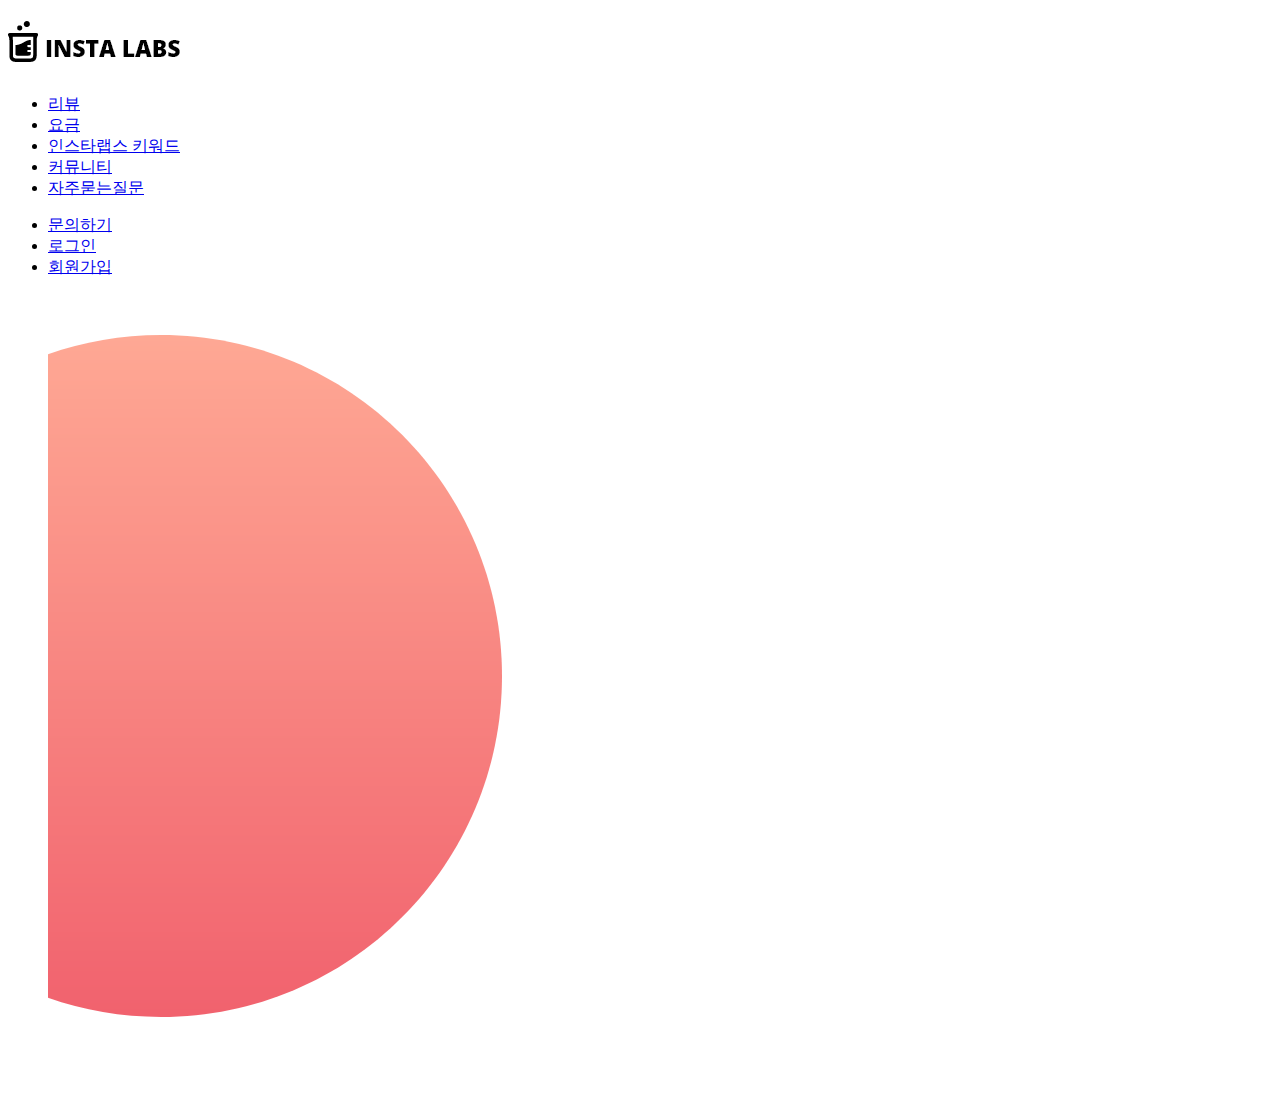
==== public/index.html @ d30ad244 "기본셋팅 commit" ====
<!DOCTYPE html>
<html lang="ko">

<head>
  <meta charset="UTF-8">
  <meta name="viewport"
    content="width=device-width, initial-scale=1.0, user-scalable=no, minimum-scale=1.0, maximum-scale=1.0">
  <meta http-equiv="X-UA-Compatible" content="ie=edge">
  <meta name="format-detection" content="telephone=no">
  <title>INSTA LABS</title>

  <meta name="title" content="INSTA LABS">
  <meta name="author" content="web company">
  <meta name="description" content="SNS 인플루언서를 위한,
    오토 딥러닝
    마케팅 서비스">
  <meta name="keywords" content="마케팅, 인스타그램, 오토 딥러닝, 인스타랩스">

  <!-- Open Graph / Facebook -->
  <meta property="og:type" content="website">
  <meta property="og:url" content="/">
  <meta property="og:title" content="INSTA LABS">
  <meta property="og:description" content="SNS 인플루언서를 위한,
    오토 딥러닝
    마케팅 서비스">

  <!-- ! TODO: meta thumbnail 설정 -->
  <!-- <meta property="og:image" content="/assets/images/favicon/*.png"> -->
  <!-- END Open Graph -->

  <!-- favicon -->
  <link rel="apple-touch-icon" sizes="180x180" href="assets/images/favicon/apple-touch-icon.png">
  <link rel="apple-touch-icon" sizes="180x180" href="assets/images/favicon/apple-touch-icon-57x57.png">
  <link rel="apple-touch-icon" sizes="180x180" href="assets/images/favicon/apple-touch-icon-72x72.png">
  <link rel="apple-touch-icon" sizes="180x180" href="assets/images/favicon/apple-touch-icon-114x114.png">
  <link rel="apple-touch-icon" sizes="180x180" href="assets/images/favicon/apple-touch-icon-144x144.png">
  <link rel="apple-touch-icon" sizes="180x180" href="assets/images/favicon/android-chrome-36x36.png">
  <link rel="apple-touch-icon" sizes="180x180" href="assets/images/favicon/android-chrome-48x48.png">
  <link rel="apple-touch-icon" sizes="180x180" href="assets/images/favicon/android-chrome-72x72.png">
  <link rel="apple-touch-icon" sizes="180x180" href="assets/images/favicon/android-chrome-96x96.png">
  <link rel="apple-touch-icon" sizes="180x180" href="assets/images/favicon/android-chrome-144x144.png">
  <link rel="apple-touch-icon" sizes="180x180" href="assets/images/favicon/android-chrome-192x192.png">
  <link rel="apple-touch-icon" sizes="180x180" href="assets/images/favicon/android-chrome-256x256.png">
  <link rel="apple-touch-icon" sizes="180x180" href="assets/images/favicon/android-chrome-512x512.png">
  <link rel="icon" type="image/png" sizes="32x32" href="assets/images/favicon/favicon-32x32.png">
  <link rel="icon" type="image/png" sizes="16x16" href="assets/images/favicon/favicon-16x16.png">
  <link rel="manifest" href="assets/images/favicon/site.webmanifest">
  <link rel="mask-icon" href="assets/images/favicon/safari-pinned-tab.svg" color="#1D1D1D">
  <meta name="msapplication-TileColor" content="#ffffff">
  <meta name="theme-color" content="#ffffff">

  <!-- css link -->
  <link rel="stylesheet" href="../../assets/css/vendor/swiper.min.css">
  <link rel="stylesheet" href="../../assets/css/custom/ui.css">

  <!-- script link -->
  <script src="../../assets/js/vendor/swiper.min.js"></script>
</head>

<body onthuchstart>
  <div id="app">
    <div class="wrap">
      <!-- page FIXME: class명 변경 -->
      <div id="page" class="main">

        <!-- header -->
        <header class="header">
          <div class="header__inner l-center">
            <h1 class="logo">
              <a href="#">
                <img src="assets/images/img/logo.png" alt="로고 이미지">
              </a>
            </h1>

            <!-- gnb -->
            <ul class="gnb">
              <li class="gnb__list">
                <a href="#" class="gnb__item">
                  리뷰
                </a>
              </li>
              <li class="gnb__list">
                <a href="#" class="gnb__item">
                  요금
                </a>
              </li>
              <li class="gnb__list">
                <a href="#" class="gnb__item">
                  인스타랩스 키워드
                </a>
              </li>
              <li class="gnb__list">
                <a href="#" class="gnb__item">
                  커뮤니티
                </a>
              </li>
              <li class="gnb__list">
                <a href="#" class="gnb__item">
                  자주묻는질문
                </a>
              </li>
            </ul>
            <!-- gnb eee -->

            <!-- util -->
            <ul class="util">
              <li class="util__list">
                <a href="#" class="util__item util__item--active">문의하기</a>
              </li>
              <li class="util__list">
                <a href="#" class="util__item">로그인</a>
              </li>
              <li class="util__list">
                <a href="#" class="util__item">회원가입</a>
              </li>
            </ul>
            <!-- util eee-->
          </div>
        </header>
        <!-- header eee-->

        <!-- visual -->
        <figure class="visual">
          <div class="visual__inner l-center">
            <div class="visual__obj">
              <img src="assets/images/img/obg-circle.png" alt="동그라미">
            </div>
            <div class="visual__slide-wrap">
              <div class="visual__slide--list">
                <div class="visual__slide--item">
                </div>
              </div>
            </div>
          </div>
        </figure>
        <!-- visual eee -->

      </div>
      <!-- END page -->
    </div>
  </div>
  <script src="assets/js/custom/ui.js"></script>
</body>

</html>
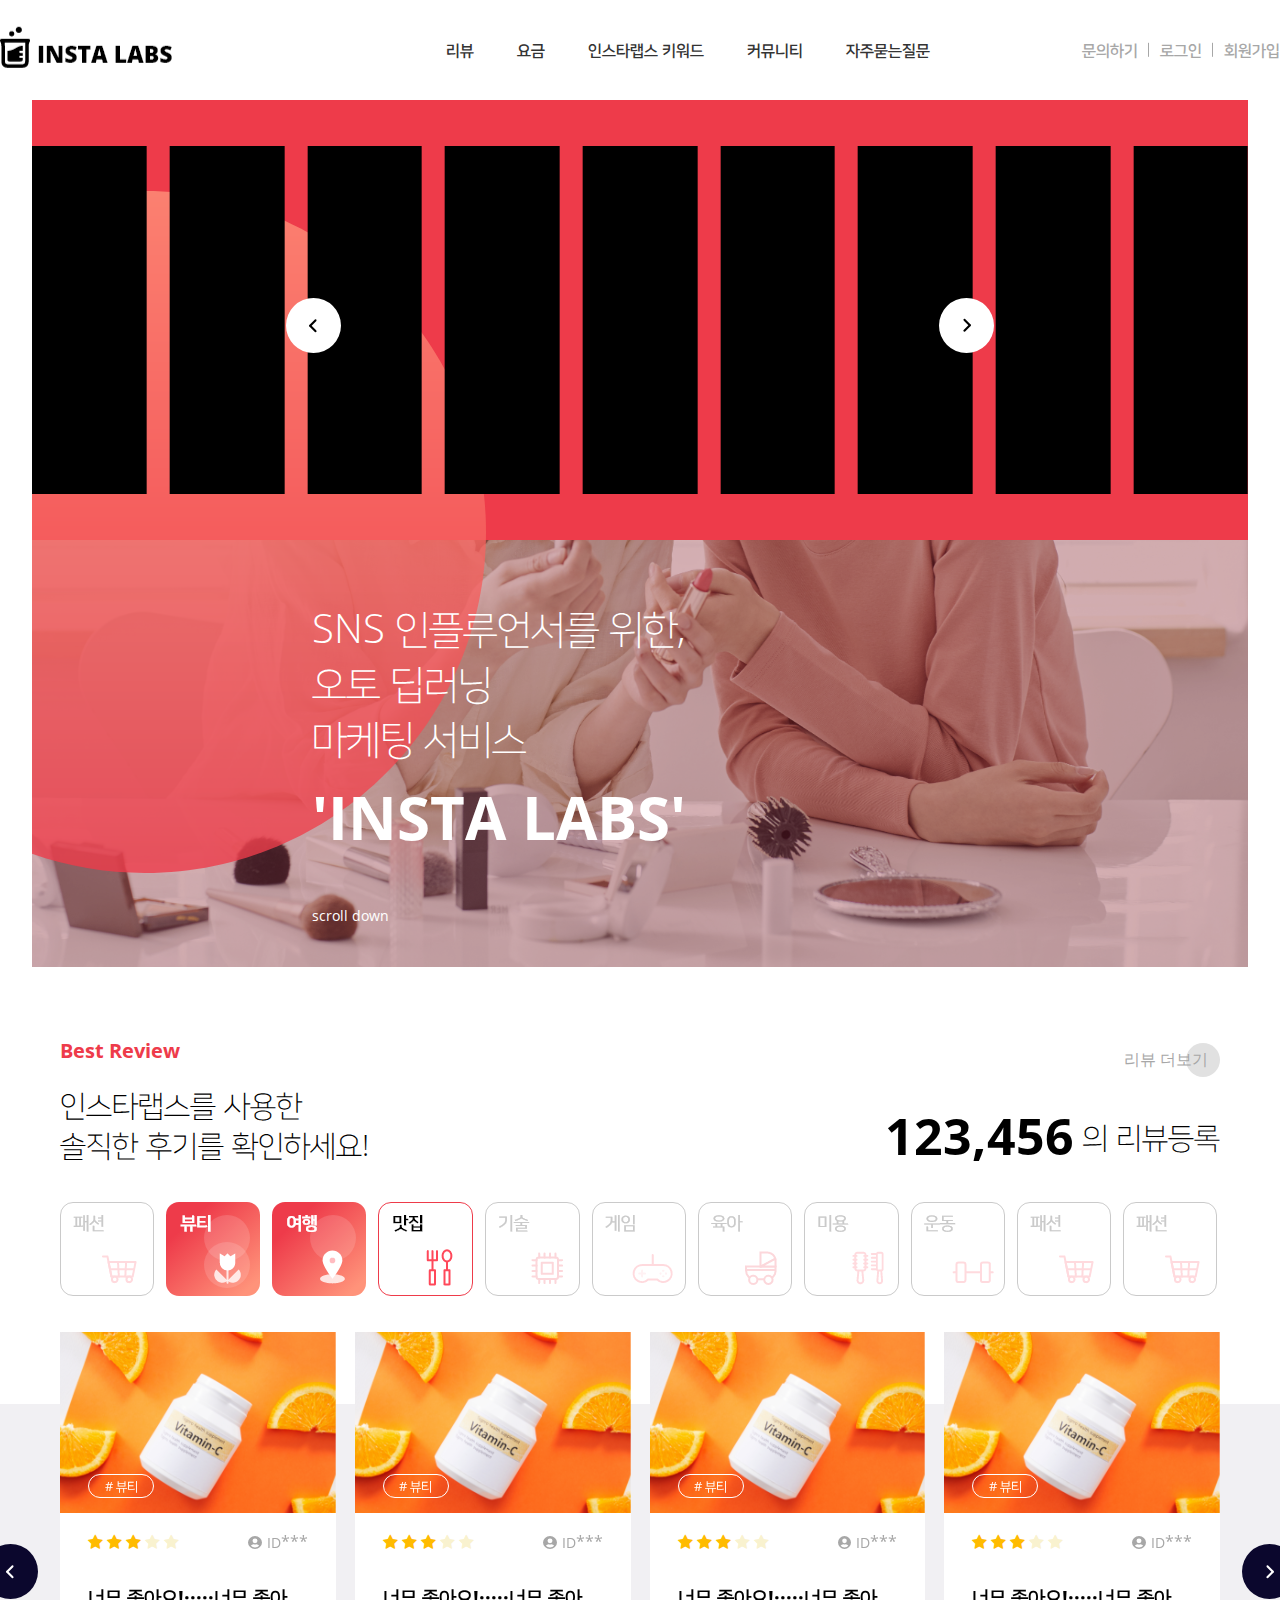
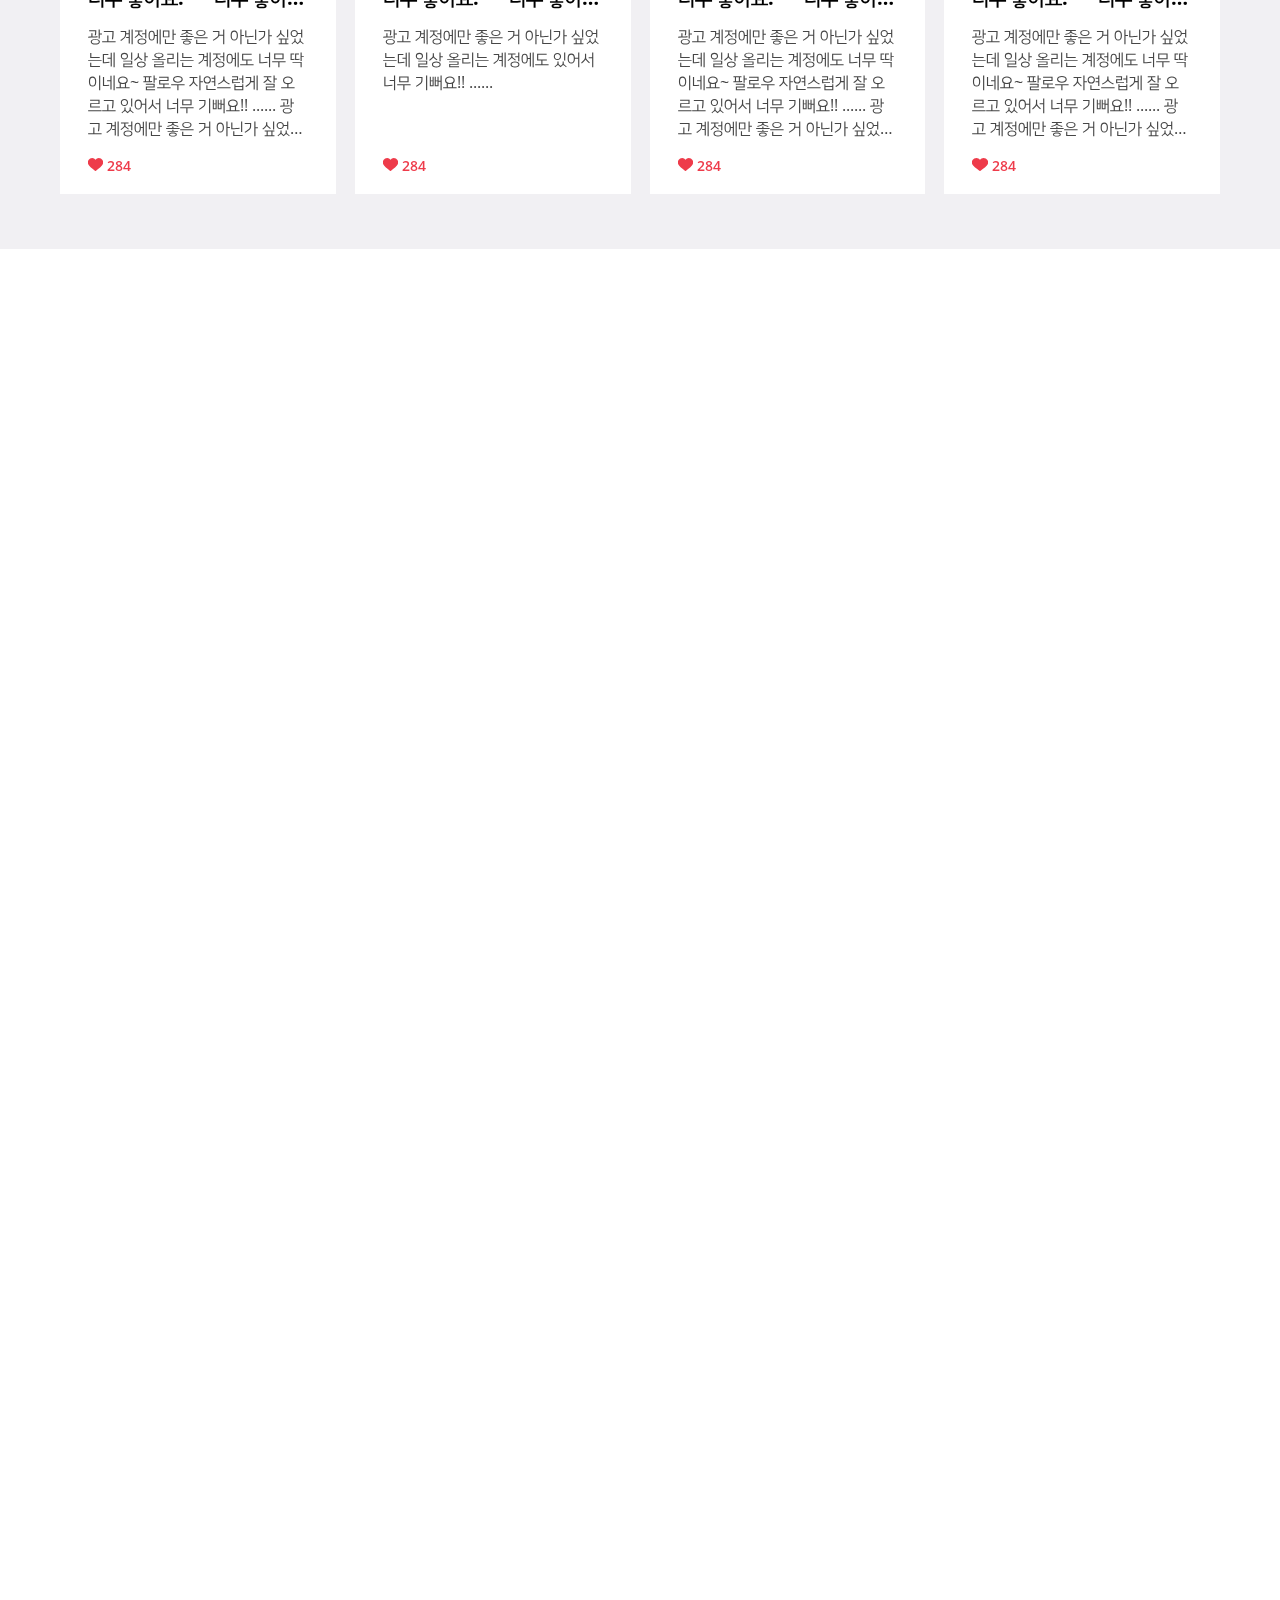
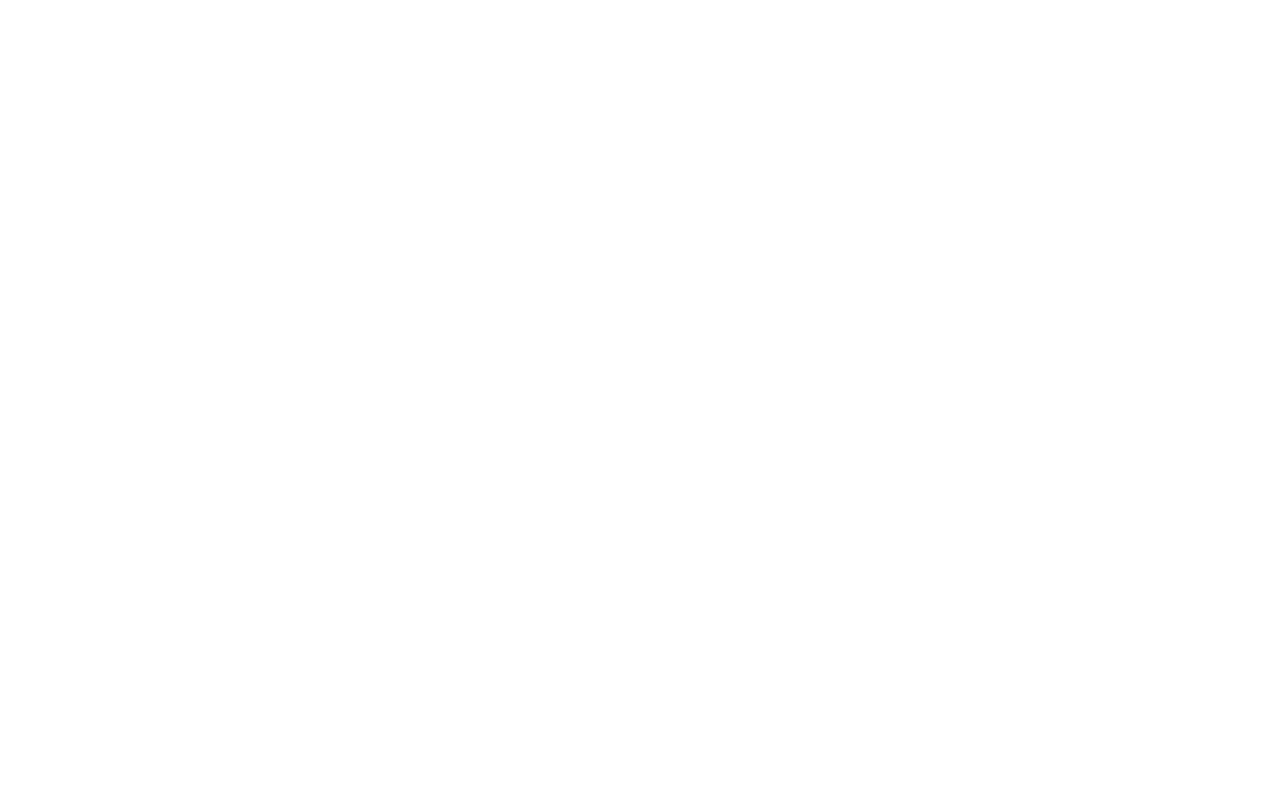
==== commit 649e18c6: "작업내용 commit" ====
--- a/public/index.html
+++ b/public/index.html
@@ -49,12 +49,15 @@
   <meta name="msapplication-TileColor" content="#ffffff">
   <meta name="theme-color" content="#ffffff">
 
+  <!-- star css -->
+  <link rel="stylesheet" href="https://cdnjs.cloudflare.com/ajax/libs/font-awesome/4.7.0/css/font-awesome.min.css">
+
   <!-- css link -->
-  <link rel="stylesheet" href="../../assets/css/vendor/swiper.min.css">
-  <link rel="stylesheet" href="../../assets/css/custom/ui.css">
+  <link rel="stylesheet" href="assets/css/vendors/swiper.min.css">
+  <link rel="stylesheet" href="assets/css/custom/ui.css">
 
   <!-- script link -->
-  <script src="../../assets/js/vendor/swiper.min.js"></script>
+  <script src="assets/js/vendors/swiper.min.js"></script>
 </head>
 
 <body onthuchstart>
@@ -121,19 +124,748 @@
 
         <!-- visual -->
         <figure class="visual">
+          <!-- visual slide -->
+
           <div class="visual__inner l-center">
+            <!-- visual slide -->
+            <div class="visual__slide-bg">
+              <div class="visual__slide-wrap main-visual swiper-container">
+                <div class="visual__slide--list swiper-wrapper">
+                  <div class="visual__slide--item swiper-slide">
+                  </div>
+                  <div class="visual__slide--item swiper-slide">
+                  </div>
+                  <div class="visual__slide--item swiper-slide">
+                  </div>
+                  <div class="visual__slide--item swiper-slide">
+                  </div>
+                  <div class="visual__slide--item swiper-slide">
+                  </div>
+                  <div class="visual__slide--item swiper-slide">
+                  </div>
+                  <div class="visual__slide--item swiper-slide">
+                  </div>
+                  <div class="visual__slide--item swiper-slide">
+                  </div>
+                  <div class="visual__slide--item swiper-slide">
+                  </div>
+                  <div class="visual__slide--item swiper-slide">
+                  </div>
+                </div>
+
+                <!-- 네비게이션 지정 -->
+                <div class="swiper-button-next main-slide-next"></div><!-- 다음 버튼 (오른쪽에 있는 버튼) -->
+                <div class="swiper-button-prev main-slide-prev"></div><!-- 이전 버튼 -->
+              </div>
+            </div>
+            <!-- visual slide eee-->
+
+            <!-- obj -->
             <div class="visual__obj">
               <img src="assets/images/img/obg-circle.png" alt="동그라미">
             </div>
-            <div class="visual__slide-wrap">
-              <div class="visual__slide--list">
-                <div class="visual__slide--item">
+            <!-- obj eee -->
+
+            <!-- visual__txt-wrap -->
+            <div class="visual__txt-wrap">
+              <div class="visual__txt-wrap--txt">
+                SNS 인플루언서를 위한, <br>
+                오토 딥러닝 <br>
+                마케팅 서비스
+              </div>
+              <div class="visual__txt-wrap--tit">
+                'INSTA LABS'
+              </div>
+              <div class="visual__txt-wrap--scroll">
+                scroll down
+              </div>
+            </div>
+            <!-- visual__txt-wrap eee-->
+
+          </div>
+        </figure>
+        <!-- visual eee -->
+
+        <!-- best review -->
+        <section class="best-review">
+          <div class="best-review__inner l-center">
+            <!-- text-wrap -->
+            <div class="best-review__txt-wrap">
+              <div class="title">
+                <div class="title__tit">Best Review</div>
+                <div class="title__txt">
+                  인스타랩스를 사용한 <br>
+                  솔직한 후기를 확인하세요!
+                </div>
+              </div>
+              <div class="review">
+                <a href="#" class="review__more-btn">
+                  <!-- <img src="assets/images/img/more-btn.svg" alt="리뷰 더보기"> -->
+                </a>
+                <div class="review__txt">
+                  <span class="num">123,456</span>
+                  의 리뷰등록
                 </div>
               </div>
             </div>
+            <!-- text-wrap eee -->
+
+            <!-- menu -->
+            <ul class="best-review__menu-wrap">
+              <li class="best-review__item">
+                <a href="#" class="best-review__link">
+                  <img src="assets/images/img/review-item01-off.png" alt="">
+                </a>
+              </li>
+              <li class="best-review__item">
+                <a href="#" class="best-review__link">
+                  <img src="assets/images/img/review-item02-off.png" alt="">
+                </a>
+              </li>
+              <li class="best-review__item">
+                <a href="#" class="best-review__link">
+                  <img src="assets/images/img/review-item03-off.png" alt="">
+                </a>
+              </li>
+              <li class="best-review__item">
+                <a href="#" class="best-review__link">
+                  <img src="assets/images/img/review-item04-off.png" alt="">
+                </a>
+              </li>
+              <li class="best-review__item">
+                <a href="#" class="best-review__link">
+                  <img src="assets/images/img/review-item05-off.png" alt="">
+                </a>
+              </li>
+              <li class="best-review__item">
+                <a href="#" class="best-review__link">
+                  <img src="assets/images/img/review-item06-off.png" alt="">
+                </a>
+              </li>
+              <li class="best-review__item">
+                <a href="#" class="best-review__link">
+                  <img src="assets/images/img/review-item07-off.png" alt="">
+                </a>
+              </li>
+              <li class="best-review__item">
+                <a href="#" class="best-review__link">
+                  <img src="assets/images/img/review-item08-off.png" alt="">
+                </a>
+              </li>
+              <li class="best-review__item">
+                <a href="#" class="best-review__link">
+                  <img src="assets/images/img/review-item09-off.png" alt="">
+                </a>
+              </li>
+              <li class="best-review__item">
+                <a href="#" class="best-review__link">
+                  <img src="assets/images/img/review-item01-off.png" alt="">
+                </a>
+              </li>
+              <li class="best-review__item">
+                <a href="#" class="best-review__link">
+                  <img src="assets/images/img/review-item01-off.png" alt="">
+                </a>
+              </li>
+            </ul>
+            <!-- menu eee -->
+
+            <!-- com-slide-item -->
+            <div class="com-slide">
+              <div class="com-slide__wrap best-slide swiper-container">
+                <ul class="com-slide__list swiper-wrapper">
+                  <li class="com-slide__item swiper-slide">
+                    <div class="com-slide__item--thumb">
+                      <img src="assets/images/img/slide-thumb01.png" alt="슬라이드 이미지">
+                      <div class="tag">
+                        # 뷰티
+                      </div>
+                    </div>
+                    <div class="com-slide__info">
+                      <div class="com-slide__info--top">
+                        <div class="com-slide__info--star">
+                          <span class="fa fa-star checked"></span>
+                          <span class="fa fa-star checked"></span>
+                          <span class="fa fa-star checked"></span>
+                          <span class="fa fa-star"></span>
+                          <span class="fa fa-star"></span>
+                        </div>
+                        <div class="com-slide__info--id">
+                          <img src="assets/images/img/profile-img.svg" alt="프로필 이미지">
+                          ID
+                          <span class="txt-id">***</span>
+                        </div>
+                      </div>
+                      <div class="com-slide__info--txt-wrap">
+                        <div class="com-slide__info--txt-wrap-tit">
+                          너무 좋아요!·····너무 좋아요!·····
+                        </div>
+                        <div class="com-slide__info--txt-wrap-txt">
+                          광고 계정에만 좋은 거 아닌가
+                          싶었는데 일상 올리는 계정에도
+                          너무 딱이네요~
+                          팔로우 자연스럽게 잘 오르고
+                          있어서 너무 기뻐요!! ......
+                          광고 계정에만 좋은 거 아닌가
+                          싶었는데 일상 올리는 계정에도
+                          너무 딱이네요~
+                          팔로우 자연스럽게 잘 오르고
+                          있어서 너무 기뻐요!! ......
+                        </div>
+                        <div class="com-slide__info--txt-wrap-heart">
+                          <img src="assets/images/img/heart.svg" alt="로고 이미지">
+                          <span class="num">284</span>
+                        </div>
+                      </div>
+                    </div>
+                  </li>
+                  <li class="com-slide__item swiper-slide">
+                    <div class="com-slide__item--thumb">
+                      <img src="assets/images/img/slide-thumb01.png" alt="슬라이드 이미지">
+                      <div class="tag">
+                        # 뷰티
+                      </div>
+                    </div>
+                    <div class="com-slide__info">
+                      <div class="com-slide__info--top">
+                        <div class="com-slide__info--star">
+                          <span class="fa fa-star checked"></span>
+                          <span class="fa fa-star checked"></span>
+                          <span class="fa fa-star checked"></span>
+                          <span class="fa fa-star"></span>
+                          <span class="fa fa-star"></span>
+                        </div>
+                        <div class="com-slide__info--id">
+                          <img src="assets/images/img/profile-img.svg" alt="프로필 이미지">
+                          ID
+                          <span class="txt-id">***</span>
+                        </div>
+                      </div>
+                      <div class="com-slide__info--txt-wrap">
+                        <div class="com-slide__info--txt-wrap-tit">
+                          너무 좋아요!·····너무 좋아요!·····
+                        </div>
+                        <div class="com-slide__info--txt-wrap-txt">
+                          광고 계정에만 좋은 거 아닌가
+                          싶었는데 일상 올리는 계정에도
+                          있어서 너무 기뻐요!! ......
+                        </div>
+                        <div class="com-slide__info--txt-wrap-heart">
+                          <img src="assets/images/img/heart.svg" alt="로고 이미지">
+                          <span class="num">284</span>
+                        </div>
+                      </div>
+                    </div>
+                  </li>
+                  <li class="com-slide__item swiper-slide">
+                    <div class="com-slide__item--thumb">
+                      <img src="assets/images/img/slide-thumb01.png" alt="슬라이드 이미지">
+                      <div class="tag">
+                        # 뷰티
+                      </div>
+                    </div>
+                    <div class="com-slide__info">
+                      <div class="com-slide__info--top">
+                        <div class="com-slide__info--star">
+                          <span class="fa fa-star checked"></span>
+                          <span class="fa fa-star checked"></span>
+                          <span class="fa fa-star checked"></span>
+                          <span class="fa fa-star"></span>
+                          <span class="fa fa-star"></span>
+                        </div>
+                        <div class="com-slide__info--id">
+                          <img src="assets/images/img/profile-img.svg" alt="프로필 이미지">
+                          ID
+                          <span class="txt-id">***</span>
+                        </div>
+                      </div>
+                      <div class="com-slide__info--txt-wrap">
+                        <div class="com-slide__info--txt-wrap-tit">
+                          너무 좋아요!·····너무 좋아요!·····
+                        </div>
+                        <div class="com-slide__info--txt-wrap-txt">
+                          광고 계정에만 좋은 거 아닌가
+                          싶었는데 일상 올리는 계정에도
+                          너무 딱이네요~
+                          팔로우 자연스럽게 잘 오르고
+                          있어서 너무 기뻐요!! ......
+                          광고 계정에만 좋은 거 아닌가
+                          싶었는데 일상 올리는 계정에도
+                          너무 딱이네요~
+                          팔로우 자연스럽게 잘 오르고
+                          있어서 너무 기뻐요!! ......
+                        </div>
+                        <div class="com-slide__info--txt-wrap-heart">
+                          <img src="assets/images/img/heart.svg" alt="로고 이미지">
+                          <span class="num">284</span>
+                        </div>
+                      </div>
+                    </div>
+                  </li>
+                  <li class="com-slide__item swiper-slide">
+                    <div class="com-slide__item--thumb">
+                      <img src="assets/images/img/slide-thumb01.png" alt="슬라이드 이미지">
+                      <div class="tag">
+                        # 뷰티
+                      </div>
+                    </div>
+                    <div class="com-slide__info">
+                      <div class="com-slide__info--top">
+                        <div class="com-slide__info--star">
+                          <span class="fa fa-star checked"></span>
+                          <span class="fa fa-star checked"></span>
+                          <span class="fa fa-star checked"></span>
+                          <span class="fa fa-star"></span>
+                          <span class="fa fa-star"></span>
+                        </div>
+                        <div class="com-slide__info--id">
+                          <img src="assets/images/img/profile-img.svg" alt="프로필 이미지">
+                          ID
+                          <span class="txt-id">***</span>
+                        </div>
+                      </div>
+                      <div class="com-slide__info--txt-wrap">
+                        <div class="com-slide__info--txt-wrap-tit">
+                          너무 좋아요!·····너무 좋아요!·····
+                        </div>
+                        <div class="com-slide__info--txt-wrap-txt">
+                          광고 계정에만 좋은 거 아닌가
+                          싶었는데 일상 올리는 계정에도
+                          너무 딱이네요~
+                          팔로우 자연스럽게 잘 오르고
+                          있어서 너무 기뻐요!! ......
+                          광고 계정에만 좋은 거 아닌가
+                          싶었는데 일상 올리는 계정에도
+                          너무 딱이네요~
+                          팔로우 자연스럽게 잘 오르고
+                          있어서 너무 기뻐요!! ......
+                        </div>
+                        <div class="com-slide__info--txt-wrap-heart">
+                          <img src="assets/images/img/heart.svg" alt="로고 이미지">
+                          <span class="num">284</span>
+                        </div>
+                      </div>
+                    </div>
+                  </li>
+                  <li class="com-slide__item swiper-slide">
+                    <div class="com-slide__item--thumb">
+                      <img src="assets/images/img/slide-thumb01.png" alt="슬라이드 이미지">
+                      <div class="tag">
+                        # 뷰티
+                      </div>
+                    </div>
+                    <div class="com-slide__info">
+                      <div class="com-slide__info--top">
+                        <div class="com-slide__info--star">
+                          <span class="fa fa-star checked"></span>
+                          <span class="fa fa-star checked"></span>
+                          <span class="fa fa-star checked"></span>
+                          <span class="fa fa-star"></span>
+                          <span class="fa fa-star"></span>
+                        </div>
+                        <div class="com-slide__info--id">
+                          <img src="assets/images/img/profile-img.svg" alt="프로필 이미지">
+                          ID
+                          <span class="txt-id">***</span>
+                        </div>
+                      </div>
+                      <div class="com-slide__info--txt-wrap">
+                        <div class="com-slide__info--txt-wrap-tit">
+                          너무 좋아요!·····너무 좋아요!·····
+                        </div>
+                        <div class="com-slide__info--txt-wrap-txt">
+                          광고 계정에만 좋은 거 아닌가
+                          싶었는데 일상 올리는 계정에도
+                          너무 딱이네요~
+                          팔로우 자연스럽게 잘 오르고
+                          있어서 너무 기뻐요!! ......
+                          광고 계정에만 좋은 거 아닌가
+                          싶었는데 일상 올리는 계정에도
+                          너무 딱이네요~
+                          팔로우 자연스럽게 잘 오르고
+                          있어서 너무 기뻐요!! ......
+                        </div>
+                        <div class="com-slide__info--txt-wrap-heart">
+                          <img src="assets/images/img/heart.svg" alt="로고 이미지">
+                          <span class="num">284</span>
+                        </div>
+                      </div>
+                    </div>
+                  </li>
+                  <li class="com-slide__item swiper-slide">
+                    <div class="com-slide__item--thumb">
+                      <img src="assets/images/img/slide-thumb01.png" alt="슬라이드 이미지">
+                      <div class="tag">
+                        # 뷰티
+                      </div>
+                    </div>
+                    <div class="com-slide__info">
+                      <div class="com-slide__info--top">
+                        <div class="com-slide__info--star">
+                          <span class="fa fa-star checked"></span>
+                          <span class="fa fa-star checked"></span>
+                          <span class="fa fa-star checked"></span>
+                          <span class="fa fa-star"></span>
+                          <span class="fa fa-star"></span>
+                        </div>
+                        <div class="com-slide__info--id">
+                          <img src="assets/images/img/profile-img.svg" alt="프로필 이미지">
+                          ID
+                          <span class="txt-id">***</span>
+                        </div>
+                      </div>
+                      <div class="com-slide__info--txt-wrap">
+                        <div class="com-slide__info--txt-wrap-tit">
+                          너무 좋아요!·····너무 좋아요!·····
+                        </div>
+                        <div class="com-slide__info--txt-wrap-txt">
+                          광고 계정에만 좋은 거 아닌가
+                          싶었는데 일상 올리는 계정에도
+                          너무 딱이네요~
+                          팔로우 자연스럽게 잘 오르고
+                          있어서 너무 기뻐요!! ......
+                          광고 계정에만 좋은 거 아닌가
+                          싶었는데 일상 올리는 계정에도
+                          너무 딱이네요~
+                          팔로우 자연스럽게 잘 오르고
+                          있어서 너무 기뻐요!! ......
+                        </div>
+                        <div class="com-slide__info--txt-wrap-heart">
+                          <img src="assets/images/img/heart.svg" alt="로고 이미지">
+                          <span class="num">284</span>
+                        </div>
+                      </div>
+                    </div>
+                  </li>
+                  <li class="com-slide__item swiper-slide">
+                    <div class="com-slide__item--thumb">
+                      <img src="assets/images/img/slide-thumb01.png" alt="슬라이드 이미지">
+                      <div class="tag">
+                        # 뷰티
+                      </div>
+                    </div>
+                    <div class="com-slide__info">
+                      <div class="com-slide__info--top">
+                        <div class="com-slide__info--star">
+                          <span class="fa fa-star checked"></span>
+                          <span class="fa fa-star checked"></span>
+                          <span class="fa fa-star checked"></span>
+                          <span class="fa fa-star"></span>
+                          <span class="fa fa-star"></span>
+                        </div>
+                        <div class="com-slide__info--id">
+                          <img src="assets/images/img/profile-img.svg" alt="프로필 이미지">
+                          ID
+                          <span class="txt-id">***</span>
+                        </div>
+                      </div>
+                      <div class="com-slide__info--txt-wrap">
+                        <div class="com-slide__info--txt-wrap-tit">
+                          너무 좋아요!·····너무 좋아요!·····
+                        </div>
+                        <div class="com-slide__info--txt-wrap-txt">
+                          광고 계정에만 좋은 거 아닌가
+                          싶었는데 일상 올리는 계정에도
+                          너무 딱이네요~
+                          팔로우 자연스럽게 잘 오르고
+                          있어서 너무 기뻐요!! ......
+                          광고 계정에만 좋은 거 아닌가
+                          싶었는데 일상 올리는 계정에도
+                          너무 딱이네요~
+                          팔로우 자연스럽게 잘 오르고
+                          있어서 너무 기뻐요!! ......
+                        </div>
+                        <div class="com-slide__info--txt-wrap-heart">
+                          <img src="assets/images/img/heart.svg" alt="로고 이미지">
+                          <span class="num">284</span>
+                        </div>
+                      </div>
+                    </div>
+                  </li>
+                  <li class="com-slide__item swiper-slide">
+                    <div class="com-slide__item--thumb">
+                      <img src="assets/images/img/slide-thumb01.png" alt="슬라이드 이미지">
+                      <div class="tag">
+                        # 뷰티
+                      </div>
+                    </div>
+                    <div class="com-slide__info">
+                      <div class="com-slide__info--top">
+                        <div class="com-slide__info--star">
+                          <span class="fa fa-star checked"></span>
+                          <span class="fa fa-star checked"></span>
+                          <span class="fa fa-star checked"></span>
+                          <span class="fa fa-star"></span>
+                          <span class="fa fa-star"></span>
+                        </div>
+                        <div class="com-slide__info--id">
+                          <img src="assets/images/img/profile-img.svg" alt="프로필 이미지">
+                          ID
+                          <span class="txt-id">***</span>
+                        </div>
+                      </div>
+                      <div class="com-slide__info--txt-wrap">
+                        <div class="com-slide__info--txt-wrap-tit">
+                          너무 좋아요!·····너무 좋아요!·····
+                        </div>
+                        <div class="com-slide__info--txt-wrap-txt">
+                          광고 계정에만 좋은 거 아닌가
+                          싶었는데 일상 올리는 계정에도
+                          너무 딱이네요~
+                          팔로우 자연스럽게 잘 오르고
+                          있어서 너무 기뻐요!! ......
+                          광고 계정에만 좋은 거 아닌가
+                          싶었는데 일상 올리는 계정에도
+                          너무 딱이네요~
+                          팔로우 자연스럽게 잘 오르고
+                          있어서 너무 기뻐요!! ......
+                        </div>
+                        <div class="com-slide__info--txt-wrap-heart">
+                          <img src="assets/images/img/heart.svg" alt="로고 이미지">
+                          <span class="num">284</span>
+                        </div>
+                      </div>
+                    </div>
+                  </li>
+                  <li class="com-slide__item swiper-slide">
+                    <div class="com-slide__item--thumb">
+                      <img src="assets/images/img/slide-thumb01.png" alt="슬라이드 이미지">
+                      <div class="tag">
+                        # 뷰티
+                      </div>
+                    </div>
+                    <div class="com-slide__info">
+                      <div class="com-slide__info--top">
+                        <div class="com-slide__info--star">
+                          <span class="fa fa-star checked"></span>
+                          <span class="fa fa-star checked"></span>
+                          <span class="fa fa-star checked"></span>
+                          <span class="fa fa-star"></span>
+                          <span class="fa fa-star"></span>
+                        </div>
+                        <div class="com-slide__info--id">
+                          <img src="assets/images/img/profile-img.svg" alt="프로필 이미지">
+                          ID
+                          <span class="txt-id">***</span>
+                        </div>
+                      </div>
+                      <div class="com-slide__info--txt-wrap">
+                        <div class="com-slide__info--txt-wrap-tit">
+                          너무 좋아요!·····너무 좋아요!·····
+                        </div>
+                        <div class="com-slide__info--txt-wrap-txt">
+                          광고 계정에만 좋은 거 아닌가
+                          싶었는데 일상 올리는 계정에도
+                          너무 딱이네요~
+                          팔로우 자연스럽게 잘 오르고
+                          있어서 너무 기뻐요!! ......
+                          광고 계정에만 좋은 거 아닌가
+                          싶었는데 일상 올리는 계정에도
+                          너무 딱이네요~
+                          팔로우 자연스럽게 잘 오르고
+                          있어서 너무 기뻐요!! ......
+                        </div>
+                        <div class="com-slide__info--txt-wrap-heart">
+                          <img src="assets/images/img/heart.svg" alt="로고 이미지">
+                          <span class="num">284</span>
+                        </div>
+                      </div>
+                    </div>
+                  </li>
+                  <li class="com-slide__item swiper-slide">
+                    <div class="com-slide__item--thumb">
+                      <img src="assets/images/img/slide-thumb01.png" alt="슬라이드 이미지">
+                      <div class="tag">
+                        # 뷰티
+                      </div>
+                    </div>
+                    <div class="com-slide__info">
+                      <div class="com-slide__info--top">
+                        <div class="com-slide__info--star">
+                          <span class="fa fa-star checked"></span>
+                          <span class="fa fa-star checked"></span>
+                          <span class="fa fa-star checked"></span>
+                          <span class="fa fa-star"></span>
+                          <span class="fa fa-star"></span>
+                        </div>
+                        <div class="com-slide__info--id">
+                          <img src="assets/images/img/profile-img.svg" alt="프로필 이미지">
+                          ID
+                          <span class="txt-id">***</span>
+                        </div>
+                      </div>
+                      <div class="com-slide__info--txt-wrap">
+                        <div class="com-slide__info--txt-wrap-tit">
+                          너무 좋아요!·····너무 좋아요!·····
+                        </div>
+                        <div class="com-slide__info--txt-wrap-txt">
+                          광고 계정에만 좋은 거 아닌가
+                          싶었는데 일상 올리는 계정에도
+                          너무 딱이네요~
+                          팔로우 자연스럽게 잘 오르고
+                          있어서 너무 기뻐요!! ......
+                          광고 계정에만 좋은 거 아닌가
+                          싶었는데 일상 올리는 계정에도
+                          너무 딱이네요~
+                          팔로우 자연스럽게 잘 오르고
+                          있어서 너무 기뻐요!! ......
+                        </div>
+                        <div class="com-slide__info--txt-wrap-heart">
+                          <img src="assets/images/img/heart.svg" alt="로고 이미지">
+                          <span class="num">284</span>
+                        </div>
+                      </div>
+                    </div>
+                  </li>
+                  <li class="com-slide__item swiper-slide">
+                    <div class="com-slide__item--thumb">
+                      <img src="assets/images/img/slide-thumb01.png" alt="슬라이드 이미지">
+                      <div class="tag">
+                        # 뷰티
+                      </div>
+                    </div>
+                    <div class="com-slide__info">
+                      <div class="com-slide__info--top">
+                        <div class="com-slide__info--star">
+                          <span class="fa fa-star checked"></span>
+                          <span class="fa fa-star checked"></span>
+                          <span class="fa fa-star checked"></span>
+                          <span class="fa fa-star"></span>
+                          <span class="fa fa-star"></span>
+                        </div>
+                        <div class="com-slide__info--id">
+                          <img src="assets/images/img/profile-img.svg" alt="프로필 이미지">
+                          ID
+                          <span class="txt-id">***</span>
+                        </div>
+                      </div>
+                      <div class="com-slide__info--txt-wrap">
+                        <div class="com-slide__info--txt-wrap-tit">
+                          너무 좋아요!·····너무 좋아요!·····
+                        </div>
+                        <div class="com-slide__info--txt-wrap-txt">
+                          광고 계정에만 좋은 거 아닌가
+                          싶었는데 일상 올리는 계정에도
+                          너무 딱이네요~
+                          팔로우 자연스럽게 잘 오르고
+                          있어서 너무 기뻐요!! ......
+                          광고 계정에만 좋은 거 아닌가
+                          싶었는데 일상 올리는 계정에도
+                          너무 딱이네요~
+                          팔로우 자연스럽게 잘 오르고
+                          있어서 너무 기뻐요!! ......
+                        </div>
+                        <div class="com-slide__info--txt-wrap-heart">
+                          <img src="assets/images/img/heart.svg" alt="로고 이미지">
+                          <span class="num">284</span>
+                        </div>
+                      </div>
+                    </div>
+                  </li>
+                  <li class="com-slide__item swiper-slide">
+                    <div class="com-slide__item--thumb">
+                      <img src="assets/images/img/slide-thumb01.png" alt="슬라이드 이미지">
+                      <div class="tag">
+                        # 뷰티
+                      </div>
+                    </div>
+                    <div class="com-slide__info">
+                      <div class="com-slide__info--top">
+                        <div class="com-slide__info--star">
+                          <span class="fa fa-star checked"></span>
+                          <span class="fa fa-star checked"></span>
+                          <span class="fa fa-star checked"></span>
+                          <span class="fa fa-star"></span>
+                          <span class="fa fa-star"></span>
+                        </div>
+                        <div class="com-slide__info--id">
+                          <img src="assets/images/img/profile-img.svg" alt="프로필 이미지">
+                          ID
+                          <span class="txt-id">***</span>
+                        </div>
+                      </div>
+                      <div class="com-slide__info--txt-wrap">
+                        <div class="com-slide__info--txt-wrap-tit">
+                          너무 좋아요!·····너무 좋아요!·····
+                        </div>
+                        <div class="com-slide__info--txt-wrap-txt">
+                          광고 계정에만 좋은 거 아닌가
+                          싶었는데 일상 올리는 계정에도
+                          너무 딱이네요~
+                          팔로우 자연스럽게 잘 오르고
+                          있어서 너무 기뻐요!! ......
+                          광고 계정에만 좋은 거 아닌가
+                          싶었는데 일상 올리는 계정에도
+                          너무 딱이네요~
+                          팔로우 자연스럽게 잘 오르고
+                          있어서 너무 기뻐요!! ......
+                        </div>
+                        <div class="com-slide__info--txt-wrap-heart">
+                          <img src="assets/images/img/heart.svg" alt="로고 이미지">
+                          <span class="num">284</span>
+                        </div>
+                      </div>
+                    </div>
+                  </li>
+                  <li class="com-slide__item swiper-slide">
+                    <div class="com-slide__item--thumb">
+                      <img src="assets/images/img/slide-thumb01.png" alt="슬라이드 이미지">
+                      <div class="tag">
+                        # 뷰티
+                      </div>
+                    </div>
+                    <div class="com-slide__info">
+                      <div class="com-slide__info--top">
+                        <div class="com-slide__info--star">
+                          <span class="fa fa-star checked"></span>
+                          <span class="fa fa-star checked"></span>
+                          <span class="fa fa-star checked"></span>
+                          <span class="fa fa-star"></span>
+                          <span class="fa fa-star"></span>
+                        </div>
+                        <div class="com-slide__info--id">
+                          <img src="assets/images/img/profile-img.svg" alt="프로필 이미지">
+                          ID
+                          <span class="txt-id">***</span>
+                        </div>
+                      </div>
+                      <div class="com-slide__info--txt-wrap">
+                        <div class="com-slide__info--txt-wrap-tit">
+                          너무 좋아요!·····너무 좋아요!·····
+                        </div>
+                        <div class="com-slide__info--txt-wrap-txt">
+                          광고 계정에만 좋은 거 아닌가
+                          싶었는데 일상 올리는 계정에도
+                          너무 딱이네요~
+                          팔로우 자연스럽게 잘 오르고
+                          있어서 너무 기뻐요!! ......
+                          광고 계정에만 좋은 거 아닌가
+                          싶었는데 일상 올리는 계정에도
+                          너무 딱이네요~
+                          팔로우 자연스럽게 잘 오르고
+                          있어서 너무 기뻐요!! ......
+                        </div>
+                        <div class="com-slide__info--txt-wrap-heart">
+                          <img src="assets/images/img/heart.svg" alt="로고 이미지">
+                          <span class="num">284</span>
+                        </div>
+                      </div>
+                    </div>
+                  </li>
+                </ul>
+              </div>
+              <!-- 네비게이션 지정 -->
+              <div class="swiper-button-next best-slide-next"></div><!-- 다음 버튼 (오른쪽에 있는 버튼) -->
+              <div class="swiper-button-prev best-slide-prev"></div><!-- 이전 버튼 -->
+            </div>
+            <!-- com-slide-item eee -->
+
           </div>
-        </figure>
-        <!-- visual eee -->
+
+        </section>
+        <!-- best review eee -->
+
+
 
       </div>
       <!-- END page -->
--- a/public/assets/css/custom/ui.css
+++ b/public/assets/css/custom/ui.css
@@ -0,0 +1,910 @@
+@charset "UTF-8";
+/* =================== base =================== */
+html,
+body,
+a,
+abbr,
+address,
+area,
+article,
+aside,
+audio,
+b,
+base,
+bdi,
+bdo,
+blockquote,
+button,
+canvas,
+caption,
+center,
+circle,
+cite,
+clipPath,
+code,
+col,
+colgroup,
+cursor,
+data,
+datalist,
+dd,
+defs,
+del,
+desc,
+details,
+dfn,
+dialog,
+div,
+dl,
+dt,
+ellipse,
+em,
+embed,
+fieldset,
+figcaption,
+figure,
+filter,
+footer,
+foreignObject,
+form,
+g,
+h1,
+h2,
+h3,
+h4,
+h5,
+h6,
+hatch,
+hatchpath,
+head,
+header,
+hgroup,
+i,
+iframe,
+image,
+img,
+input,
+ins,
+kbd,
+keygen,
+label,
+legend,
+li,
+line,
+link,
+main,
+map,
+mark,
+marker,
+mask,
+menu,
+menuitem,
+mesh,
+meshpatch,
+meshrow,
+nav,
+object,
+ol,
+optgroup,
+option,
+output,
+p,
+param,
+path,
+pattern,
+picture,
+pre,
+progress,
+q,
+rb,
+rect,
+rp,
+rt,
+rtc,
+ruby,
+s,
+samp,
+section,
+select,
+set,
+small,
+source,
+span,
+strike,
+strong,
+sub,
+summary,
+svg,
+symbol,
+sup,
+table,
+tbody,
+td,
+template,
+text,
+textarea,
+textPath,
+tfoot,
+th,
+thead,
+time,
+title,
+tr,
+tspan,
+u,
+ul,
+use,
+video,
+view,
+wbr {
+  margin: 0;
+  padding: 0;
+  border: 0;
+  font-size: 100%;
+  line-height: 1.15;
+  vertical-align: baseline;
+  box-sizing: border-box;
+  font-family: "open sans", "nanum", sans-serif;
+  font-size: 16px; }
+
+html {
+  -webkit-tap-highlight-color: transparent;
+  -webkit-text-size-adjust: 100%; }
+
+a {
+  outline: 0;
+  background-color: transparent;
+  text-decoration: none;
+  color: #333333;
+  cursor: pointer; }
+
+ol,
+ul,
+dl {
+  list-style: none; }
+
+select {
+  padding: 5px 10px; }
+
+/* ie 화살표 제거 */
+select::-ms-expand {
+  display: none; }
+
+address {
+  font-style: normal; }
+
+table {
+  border-collapse: collapse;
+  border-spacing: 0; }
+
+/* =================== typo =================== */
+/* nanum square */
+@font-face {
+  font-family: "nanum";
+  font-weight: 800;
+  src: local("nanum square acEB"), url("../../fonts/nanumsquare/NanumSquare_acEB.woff") format("woff"), url("../../fonts/nanumsquare/NanumSquare_acEB.ttf") format("truetype"), url("../../fonts/nanumsquare/NanumSquare_acEB.otf") format("opentype"); }
+@font-face {
+  font-family: "nanum";
+  font-weight: 600;
+  src: local("nanum square acB"), url("../../fonts/nanumsquare/NanumSquare_acB.woff") format("woff"), url("../../fonts/nanumsquare/NanumSquare_acB.ttf") format("truetype"), url("../../fonts/nanumsquare/NanumSquare_acB.otf") format("opentype"); }
+@font-face {
+  font-family: "nanum";
+  font-weight: 500;
+  src: local("nanum square acR"), url("../../fonts/nanumsquare/NanumSquare_acR.woff") format("woff"), url("../../fonts/nanumsquare/NanumSquare_acR.ttf") format("truetype"), url("../../fonts/nanumsquare/NanumSquare_acR.otf") format("opentype"); }
+@font-face {
+  font-family: "nanum";
+  font-weight: 300;
+  src: local("nanum square acL"), url("../../fonts/nanumsquare/NanumSquare_acL.woff") format("woff"), url("../../fonts/nanumsquare/NanumSquare_acL.ttf") format("truetype"), url("../../fonts/nanumsquare/NanumSquare_acL.otf") format("opentype"); }
+/* open sans */
+@font-face {
+  font-family: "open sans";
+  font-weight: 800;
+  src: local("OpenSans-ExtraBold"), url("../../fonts/open_sans/OpenSans-ExtraBold.ttf") format("truetype"); }
+@font-face {
+  font-family: "open sans";
+  font-weight: 600;
+  src: local("OpenSans-Bold"), url("../../fonts/open_sans/OpenSans-Bold.ttf") format("truetype"); }
+@font-face {
+  font-family: "open sans";
+  font-weight: 500;
+  src: local("OpenSans-SemiBold"), url("../../fonts/open_sans/OpenSans-SemiBold.ttf") format("truetype"); }
+@font-face {
+  font-family: "open sans";
+  font-weight: 400;
+  src: local("OpenSans-Regular"), url("../../fonts/open_sans/OpenSans-Regular.ttf") format("truetype"); }
+@font-face {
+  font-family: "open sans";
+  font-weight: 300;
+  src: local("OpenSans-Light"), url("../../fonts/open_sans/OpenSans-Light.ttf") format("truetype"); }
+/* =================== helper =================== */
+.none {
+  display: none; }
+
+.is-tab-show {
+  display: none; }
+  @media all and (max-width: 900px) {
+    .is-tab-show {
+      display: block; } }
+
+@media all and (max-width: 900px) {
+  .is-tab-hide {
+    display: none; } }
+
+.is-mo-show {
+  display: none; }
+  @media all and (max-width: 600px) {
+    .is-mo-show {
+      display: block; } }
+
+@media all and (max-width: 600px) {
+  .is-mo-hide {
+    display: none; } }
+
+.is-mo-sm-show {
+  display: none; }
+  @media all and (max-width: 360px) {
+    .is-mo-sm-show {
+      display: block; } }
+
+@media all and (max-width: 360px) {
+  .is-mo-sm-hide {
+    display: none; } }
+
+.is-mo-xsm-show {
+  display: none; }
+  @media all and (max-width: 320px) {
+    .is-mo-xsm-show {
+      display: block; } }
+
+@media all and (max-width: 320px) {
+  .is-mo-xsm-hide {
+    display: none; } }
+
+.img-box__img {
+  width: 100%;
+  height: 100%;
+  object-fit: cover; }
+
+.respon-img__box {
+  position: relative;
+  width: 100%;
+  padding-top: 50%; }
+  .respon-img__box img {
+    position: absolute;
+    top: 0;
+    left: 0;
+    width: 100%;
+    height: 100%;
+    object-fit: cover; }
+
+.clear:after {
+  content: "";
+  display: block;
+  clear: both; }
+
+.flex-wrap {
+  display: flex;
+  align-items: center;
+  justify-content: space-between;
+  width: 100%; }
+  .flex-wrap--left {
+    display: flex;
+    align-items: center;
+    justify-content: flex-start;
+    width: 100%; }
+  .flex-wrap--center {
+    display: flex;
+    align-items: center;
+    justify-content: center;
+    width: 100%; }
+  .flex-wrap--right {
+    display: flex;
+    align-items: center;
+    justify-content: flex-end;
+    width: 100%; }
+  .flex-wrap--vertical {
+    display: flex;
+    flex-direction: column;
+    align-items: center;
+    justify-content: center;
+    width: 100%; }
+
+.scroll-custom {
+  overflow-y: auto; }
+  .scroll-custom::-webkit-scrollbar {
+    width: 5px; }
+  .scroll-custom::-webkit-scrollbar-thumb {
+    background-color: #ffbd54; }
+  html.ie .scroll-custom {
+    scrollbar-arrow-color: #563094;
+    scrollbar-face-color: #563094;
+    scrollbar-track-color: #ffbd54; }
+
+/* =================== button =================== */
+.btn {
+  display: inline-flex;
+  justify-content: center;
+  align-items: center;
+  box-shadow: none;
+  border-radius: 0;
+  outline: 0;
+  background-color: transparent;
+  -webkit-appearance: none;
+  -moz-appearance: none;
+  appearance: none;
+  cursor: pointer; }
+  .btn.is-disabled {
+    background-color: gray;
+    cursor: default; }
+  .btn-wrap {
+    display: flex;
+    align-items: center;
+    flex-wrap: wrap; }
+    .btn-wrap .btn {
+      margin: 10px 0;
+      margin-left: 10px; }
+      .btn-wrap .btn:first-of-type {
+        margin-left: 0px; }
+  .btn-wrap--right {
+    display: flex;
+    justify-content: flex-end;
+    align-items: center;
+    flex-wrap: wrap; }
+    .btn-wrap--right .btn {
+      margin: 10px 0;
+      margin-left: 10px; }
+      .btn-wrap--right .btn:first-of-type {
+        margin-left: 0px; }
+  .btn-double-wrap {
+    display: flex;
+    align-items: center; }
+    .btn-double-wrap .btn {
+      width: 50%; }
+  .btn-double-wrap--side {
+    display: flex;
+    justify-content: space-between;
+    align-items: center; }
+    .btn-double-wrap--side .btn {
+      width: 48%; }
+  .btn-fixed-wrap {
+    position: fixed;
+    bottom: 0;
+    left: 0;
+    width: 100%;
+    height: 50px;
+    z-index: z(fixed); }
+    .btn-fixed-wrap .btn {
+      width: 100%;
+      height: 100%; }
+  .btn-fixed-wrap--double {
+    display: flex;
+    justify-content: space-between;
+    align-items: center;
+    position: fixed;
+    bottom: 0;
+    left: 0;
+    width: 100%;
+    height: 50px;
+    z-index: z(fixed); }
+    .btn-fixed-wrap--double .btn {
+      width: 50%;
+      height: 100%; }
+  .btn-circle {
+    display: inline-flex;
+    justify-content: center;
+    align-items: center;
+    width: 50px;
+    height: 50px;
+    border-radius: 50%; }
+  .btn-round {
+    border-radius: 25px; }
+  .btn-round.btn-ht-sm {
+    border-radius: 15px; }
+  .btn-round.btn-ht-lg {
+    border-radius: 30px; }
+  .btn-rounded {
+    border-radius: 8px; }
+  .btn-shadow {
+    box-shadow: 0 6px 10px rgba(0, 0, 0, 0.07); }
+
+.btn-ht-sm {
+  height: 30px; }
+
+.btn-ht-md {
+  height: 50px; }
+
+.btn-ht-lg {
+  height: 60px; }
+
+.btn-wi-sm {
+  width: 100px; }
+
+.btn-wi-md {
+  width: 150px; }
+
+.btn-wi-lg {
+  width: 200px; }
+
+.btn-wi-100 {
+  width: 100%; }
+
+.btn-main {
+  background-color: #563094;
+  color: #333333; }
+
+.btn-sub {
+  background-color: #ea4d74;
+  color: #333333; }
+
+.btn-highlight {
+  background-color: #ffbd54;
+  color: #333333; }
+
+.btn-bd-main {
+  border: 1px solid #563094;
+  background-color: white;
+  color: #563094; }
+
+.btn-bd-sub {
+  border: 1px solid #ea4d74;
+  background-color: white;
+  color: #ea4d74; }
+
+.btn-bd-highlight {
+  border: 1px solid #ffbd54;
+  background-color: white;
+  color: #ffbd54; }
+
+.btn-gst-main {
+  border: 1px solid #563094;
+  color: #563094; }
+
+.btn-gst-sub {
+  border: 1px solid #ea4d74;
+  color: #ea4d74; }
+
+.btn-gst-highlight {
+  border: 1px solid #ffbd54;
+  color: #ffbd54; }
+
+.socail-btn-wrap {
+  flex-wrap: wrap; }
+  .socail-btn-wrap .btn {
+    margin: 0; }
+
+.socail-icon-btn-wrap {
+  justify-content: center; }
+
+.btn-kakao {
+  background-color: #fae300;
+  color: #ffffff; }
+
+.btn-facebook {
+  background-color: #204889;
+  color: #ffffff; }
+
+.btn-naver {
+  background-color: #00bf19;
+  color: #ffffff; }
+
+.btn-kakao {
+  color: #2b1718; }
+
+/* =================== form =================== */
+.input {
+  box-shadow: none;
+  border-radius: 0;
+  outline: 0;
+  background-color: transparent;
+  -webkit-appearance: none;
+  -moz-appearance: none;
+  appearance: none;
+  resize: none;
+  font-family: "noto", sans-serif; }
+  .input-box {
+    width: 100%; }
+  .input-selec, .input-selec--round, .input-selec--underbar {
+    width: 100%;
+    height: 50px;
+    border: 1px solid #563094;
+    padding: 10px 15px;
+    background-color: white;
+    cursor: pointer; }
+    .input-selec--round {
+      border-radius: 25px; }
+    .input-selec--underbar {
+      border: 0;
+      border-bottom: 1px solid;
+      border-radius: 0; }
+  .input-txt, .input-txt--round, .input-txt--underbar {
+    width: 100%;
+    height: 50px;
+    border: 1px solid #563094;
+    padding: 0 25px;
+    background-color: white; }
+    .input-txt--round {
+      border-radius: 25px; }
+    .input-txt--underbar {
+      border: 0;
+      border-bottom: 1px solid;
+      border-radius: 0; }
+    .input-txt::placeholder, .input-txt--round::placeholder, .input-txt--underbar::placeholder {
+      opacity: 0.6; }
+  .input-tarea, .input-tarea--round, .input-tarea--underbar {
+    width: 100%;
+    height: 200px;
+    border: 1px solid #563094;
+    padding: 15px;
+    background-color: white; }
+    .input-tarea--round {
+      border-radius: 25px; }
+    .input-tarea--underbar {
+      border: 0;
+      border-bottom: 1px solid;
+      border-radius: 0; }
+    .input-tarea::placeholder, .input-tarea--round::placeholder, .input-tarea--underbar::placeholder {
+      opacity: 0.6; }
+
+/* =================== list =================== */
+.list {
+  display: flex;
+  align-items: center; }
+  .list-title {
+    width: 200px; }
+  .list-desc {
+    width: 100%; }
+
+.list-wrap {
+  position: relative; }
+  .list-wrap--underline .list {
+    border-top: 1px solid #e6e6e6;
+    padding: 10px 0; }
+  .list-wrap--underline .list:first-of-type {
+    border-top: 0; }
+  .list-wrap--side .list {
+    justify-content: space-between;
+    align-items: center; }
+  .list-wrap--side .list-title {
+    min-width: 150px;
+    width: auto; }
+  .list-wrap--side .list-desc {
+    width: auto; }
+
+/* =================== layout =================== */
+html,
+body,
+#app {
+  height: 100%; }
+
+.wrap {
+  min-height: 100%; }
+
+.l-center {
+  max-width: 1160px;
+  width: 95%;
+  margin: 0 auto; }
+
+html {
+  min-height: 4000px; }
+
+/* =================== header =================== */
+.header__inner {
+  width: 100%;
+  height: 100px;
+  max-width: 1725px;
+  position: relative;
+  background: #fff; }
+
+.logo {
+  position: absolute;
+  top: 50%;
+  transform: translateY(-50%);
+  left: 0; }
+
+/* =================== gnb =================== */
+.gnb {
+  position: absolute;
+  top: 50%;
+  transform: translateY(-50%);
+  display: flex;
+  right: 350px; }
+  .gnb__list {
+    margin-right: 43px; }
+    .gnb__list:last-of-type {
+      margin-right: 0; }
+  .gnb__item {
+    font-size: 16px;
+    font-weight: 600;
+    transition: all 0.7s; }
+    .gnb__item:hover {
+      color: #ee3b4a; }
+
+/* =================== util =================== */
+.util {
+  position: absolute;
+  top: 50%;
+  transform: translateY(-50%);
+  display: flex;
+  right: 0; }
+  .util__list {
+    margin-right: 22px; }
+    .util__list:last-of-type {
+      margin-right: 0; }
+      .util__list:last-of-type .util__item:after {
+        display: none; }
+  .util__item {
+    font-size: 16px;
+    font-weight: 600;
+    color: #a7a7a7;
+    position: relative;
+    transition: all 0.7s; }
+    .util__item:after {
+      content: "";
+      display: inline-block;
+      position: absolute;
+      top: 50%;
+      transform: translateY(-50%);
+      right: -11px;
+      width: 1px;
+      height: 14px;
+      background: #a7a7a7; }
+    .util__item:hover {
+      color: #ee3b4a; }
+
+/* =================== visual =================== */
+.visual__inner {
+  background-image: url("../../images/img/bg-visual.png");
+  background-position: center;
+  background-size: cover;
+  background-repeat: no-repeat;
+  background-position: "cover";
+  background-size: cover;
+  background-repeat: no-repeat;
+  height: 867px;
+  position: relative;
+  max-width: 1725px; }
+  .visual__inner:before {
+    content: "";
+    display: inline-block;
+    position: absolute;
+    top: 0;
+    right: 0;
+    left: 0;
+    bottom: 0;
+    background: rgba(136, 34, 43, 0.36); }
+.visual__obj {
+  position: absolute;
+  top: 50px;
+  left: 0; }
+  .visual__obj img {
+    width: 100%; }
+.visual__slide-bg {
+  width: 100%;
+  height: 440px;
+  position: relative;
+  background: #ee3b4a; }
+.visual__slide-wrap {
+  top: 50%;
+  transform: translateY(-50%); }
+  .visual__slide-wrap .main-slide-next {
+    right: 254px;
+    width: 55px;
+    height: 55px;
+    background-image: url("../../images/img/slide-right.png");
+    background-position: center;
+    background-size: cover;
+    background-repeat: no-repeat;
+    background-position: "cover";
+    background-size: cover;
+    background-repeat: no-repeat; }
+  .visual__slide-wrap .main-slide-prev {
+    left: 254px;
+    width: 55px;
+    height: 55px;
+    background-image: url("../../images/img/slide-left.png");
+    background-position: center;
+    background-size: cover;
+    background-repeat: no-repeat;
+    background-position: "cover";
+    background-size: cover;
+    background-repeat: no-repeat; }
+.visual__slide--item {
+  height: 348px;
+  background: #000; }
+.visual__txt-wrap {
+  position: relative;
+  z-index: 10;
+  padding-left: 280px;
+  padding-top: 60px; }
+  .visual__txt-wrap--txt {
+    font-size: 40px;
+    font-weight: 300;
+    line-height: 55px;
+    color: #ffffff;
+    margin-bottom: 11px; }
+  .visual__txt-wrap--tit {
+    font-size: 60px;
+    font-weight: 600;
+    color: #ffffff;
+    line-height: 82px;
+    margin-bottom: 48px; }
+  .visual__txt-wrap--scroll {
+    font-size: 14px;
+    line-height: 19px;
+    color: #fff; }
+
+/* =================== best-review =================== */
+.best-review {
+  position: relative;
+  padding-top: 70px;
+  padding-bottom: 50px; }
+  .best-review:after {
+    content: "";
+    display: inline-block;
+    position: absolute;
+    bottom: 0;
+    left: 0;
+    width: 100%;
+    height: 445px;
+    background: rgba(11, 7, 45, 0.06); }
+  .best-review__txt-wrap {
+    display: flex;
+    justify-content: space-between;
+    position: relative;
+    margin-bottom: 37px; }
+  .best-review__menu-wrap {
+    display: flex;
+    align-items: center;
+    margin-bottom: 33px; }
+  .best-review__item {
+    margin-right: 12px; }
+    .best-review__item:last-of-type {
+      margin-right: 0; }
+  .best-review__link {
+    display: inline-block; }
+
+.title__tit {
+  font-size: 20px;
+  font-weight: 600;
+  line-height: 27px;
+  color: #ee3b4a;
+  margin-bottom: 21px; }
+.title__txt {
+  font-size: 30px;
+  font-weight: 300;
+  line-height: 40px; }
+
+.review {
+  display: flex;
+  align-self: flex-end;
+  display: flex;
+  flex-direction: column; }
+  .review__more-btn {
+    width: 96px;
+    height: 34px;
+    background-image: url("../../images/img/more-btn.svg");
+    transition: 0.4s;
+    margin-bottom: 31px;
+    align-self: flex-end; }
+    .review__more-btn:hover {
+      background-image: url("../../images/img/more-btn-on.svg"); }
+  .review__txt {
+    display: flex;
+    align-items: center;
+    font-size: 30px;
+    font-weight: 300;
+    line-height: 45px; }
+    .review__txt .num {
+      display: inline-block;
+      margin-right: 8px;
+      font-size: 50px;
+      font-weight: 600; }
+
+.com-slide {
+  position: relative; }
+  .com-slide__item {
+    cursor: pointer;
+    box-sizing: border-box;
+    height: 467px; }
+    .com-slide__item:hover {
+      border: 3px solid #ee3b4a;
+      box-sizing: border-box; }
+    .com-slide__item--thumb {
+      width: 100%;
+      height: 181px;
+      position: relative; }
+      .com-slide__item--thumb img {
+        width: 100%;
+        height: 100%;
+        object-fit: cover; }
+      .com-slide__item--thumb .tag {
+        display: flex;
+        align-items: center;
+        justify-content: center;
+        width: 66px;
+        height: 24px;
+        text-align: center;
+        font-size: 13px;
+        color: #fff;
+        position: absolute;
+        left: 28px;
+        bottom: 15px;
+        border: 1px solid #fff;
+        border-radius: 15px; }
+  .com-slide__info {
+    position: relative;
+    padding: 20px 28px;
+    background: #fff; }
+    .com-slide__info--star {
+      margin-bottom: 18px; }
+      .com-slide__info--star .fa-star {
+        color: rgba(225, 187, 0, 0.2); }
+      .com-slide__info--star .fa-star.checked {
+        color: #ffbb00; }
+    .com-slide__info--id {
+      display: flex;
+      align-items: center;
+      font-size: 14px;
+      font-weight: 400;
+      color: #a7a7a7;
+      position: absolute;
+      top: 20px;
+      right: 28px; }
+      .com-slide__info--id img {
+        display: inline-block;
+        margin-right: 5px; }
+    .com-slide__info--txt-wrap-tit {
+      overflow: hidden;
+      text-overflow: ellipsis;
+      display: -webkit-box;
+      -webkit-line-clamp: 1;
+      -webkit-box-orient: vertical;
+      word-wrap: break-word;
+      line-height: 1.1;
+      height: 1.1;
+      /* line-height 가 1.2em 이고 3라인을 자르기 때문에 height는 1.2em * 3 = 3.6em */
+      font-size: 20px;
+      font-weight: 600;
+      line-height: 55px; }
+    .com-slide__info--txt-wrap-txt {
+      overflow: hidden;
+      text-overflow: ellipsis;
+      display: -webkit-box;
+      -webkit-line-clamp: 5;
+      -webkit-box-orient: vertical;
+      word-wrap: break-word;
+      line-height: 23px;
+      height: 115px;
+      /* line-height 가 1.2em 이고 3라인을 자르기 때문에 height는 1.2em * 3 = 3.6em */
+      font-size: 16px;
+      line-height: 23px;
+      color: #464646;
+      margin-bottom: 16px; }
+    .com-slide__info--txt-wrap-heart .num {
+      font-size: 14px;
+      font-weight: 500;
+      color: #ee3b4a; }
+  .com-slide .swiper-button-next {
+    right: -77px;
+    width: 55px;
+    height: 55px;
+    background-image: url("../../images/img/com-next.png");
+    background-position: center;
+    background-size: cover;
+    background-repeat: no-repeat;
+    background-position: "cover";
+    background-size: cover;
+    background-repeat: no-repeat; }
+  .com-slide .swiper-button-prev {
+    left: -77px;
+    width: 55px;
+    height: 55px;
+    background-image: url("../../images/img/com-prev.png");
+    background-position: center;
+    background-size: cover;
+    background-repeat: no-repeat;
+    background-position: "cover";
+    background-size: cover;
+    background-repeat: no-repeat; }
+
+/*# sourceMappingURL=ui.css.map */
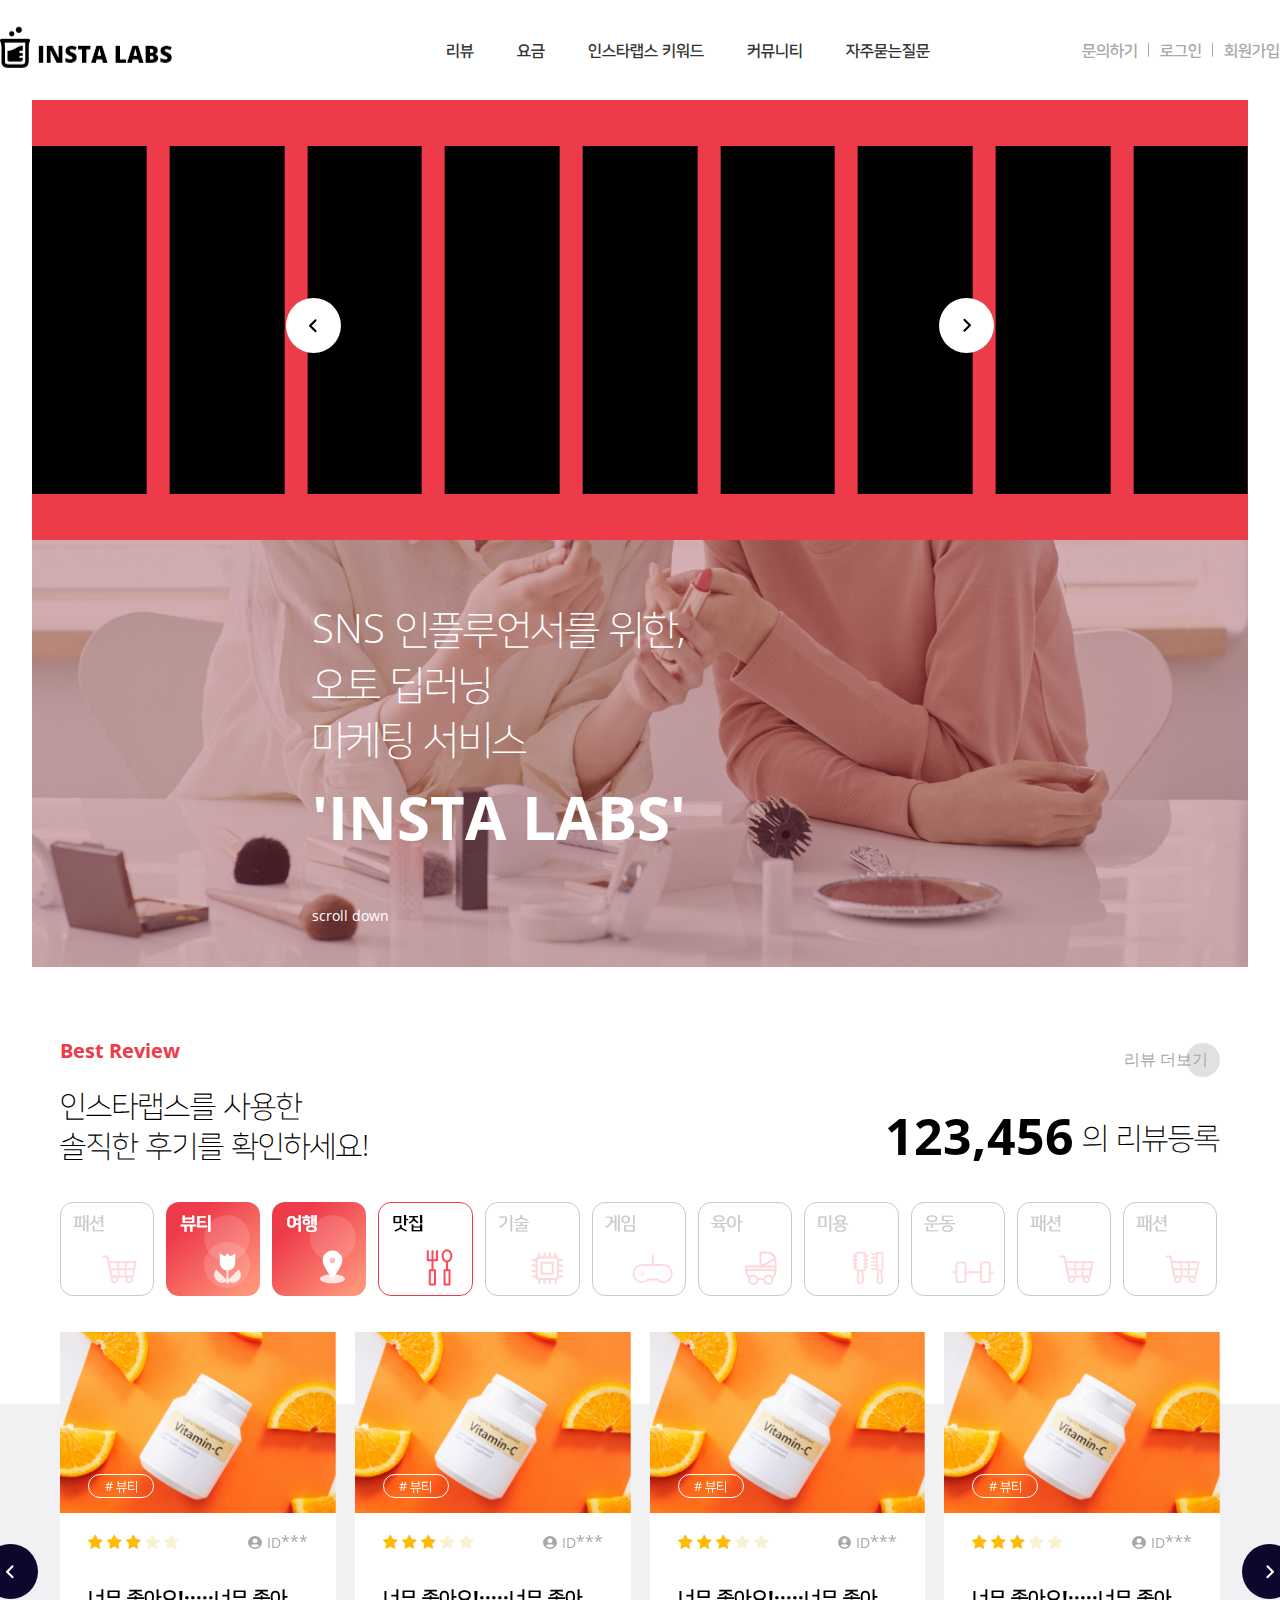
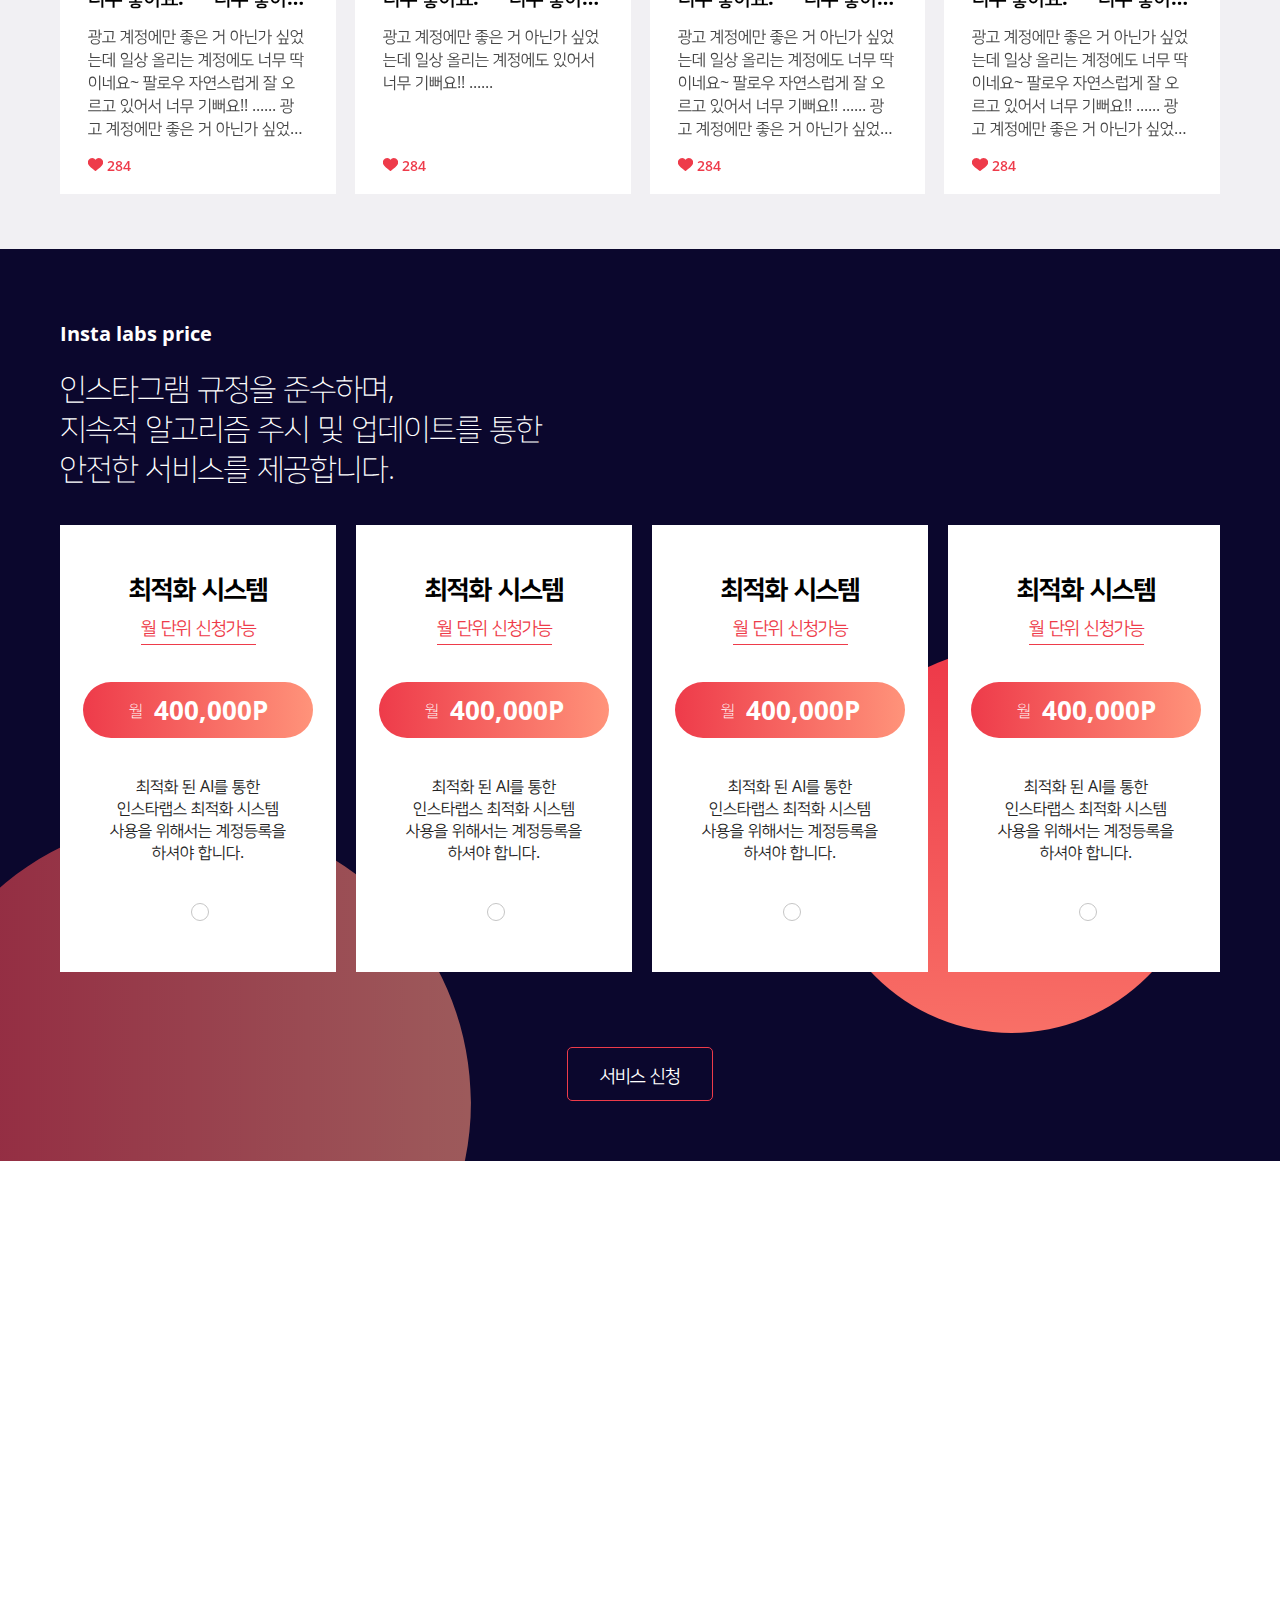
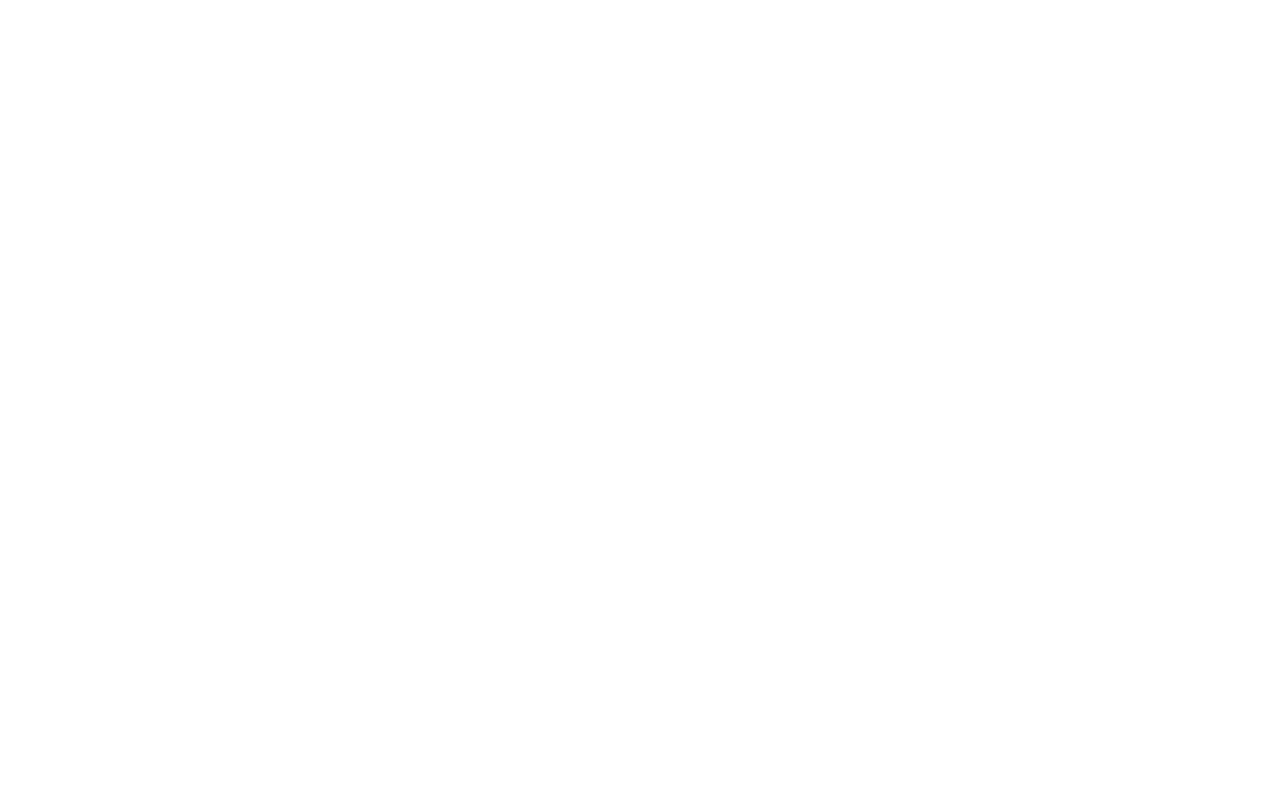
==== commit 998ff74c: "작업내용 push" ====
--- a/public/index.html
+++ b/public/index.html
@@ -865,6 +865,127 @@
         </section>
         <!-- best review eee -->
 
+        <section class="labs-price">
+          <div class="labs-price__inner l-center">
+            <div class="obj1">
+              <img src="assets/images/img/labs-r-01.png" alt="로고 이미지">
+            </div>
+            <div class="obj2">
+              <img src="assets/images/img/labs-r-02.png" alt="로고 이미지">
+            </div>
+            <div class="labs-price__tit-wrap">
+              <div class="title">
+                <div class="title__tit white">Insta labs price</div>
+                <div class="title__txt white">
+                  인스타그램 규정을 준수하며, <br>
+                  지속적 알고리즘 주시 및 업데이트를 통한 <br>
+                  안전한 서비스를 제공합니다.
+                </div>
+              </div>
+            </div>
+
+            <!-- com-card -->
+            <div class="com-card">
+              <div class="com-card__list">
+                <div class="com-card__item">
+                  <div class="com-card__item--tit">
+                    최적화 시스템
+                  </div>
+                  <div class="com-card__item--app">
+                    월 단위 신청가능
+                  </div>
+                  <div class="com-card__item--price">
+                    월
+                    <span class="bold">400,000P</span>
+                  </div>
+                  <div class="com-card__item--txt">
+                    최적화 된 AI를 통한 <br>
+                    인스타랩스 최적화 시스템 <br>
+                    사용을 위해서는 계정등록을 <br>
+                    하셔야 합니다.
+                  </div>
+                  <div class="input-box">
+                    <input type="radio" class="input chk-box" id="chk01" name="chks">
+                    <label for="chk01" class="chk-icon"></label>
+                  </div>
+                </div>
+                <div class="com-card__item">
+                  <div class="com-card__item--tit">
+                    최적화 시스템
+                  </div>
+                  <div class="com-card__item--app">
+                    월 단위 신청가능
+                  </div>
+                  <div class="com-card__item--price">
+                    월
+                    <span class="bold">400,000P</span>
+                  </div>
+                  <div class="com-card__item--txt">
+                    최적화 된 AI를 통한 <br>
+                    인스타랩스 최적화 시스템 <br>
+                    사용을 위해서는 계정등록을 <br>
+                    하셔야 합니다.
+                  </div>
+                  <div class="input-box">
+                    <input type="radio" class="input chk-box" id="chk02" name="chks">
+                    <label for="chk02" class="chk-icon"></label>
+                  </div>
+                </div>
+                <div class="com-card__item">
+                  <div class="com-card__item--tit">
+                    최적화 시스템
+                  </div>
+                  <div class="com-card__item--app">
+                    월 단위 신청가능
+                  </div>
+                  <div class="com-card__item--price">
+                    월
+                    <span class="bold">400,000P</span>
+                  </div>
+                  <div class="com-card__item--txt">
+                    최적화 된 AI를 통한 <br>
+                    인스타랩스 최적화 시스템 <br>
+                    사용을 위해서는 계정등록을 <br>
+                    하셔야 합니다.
+                  </div>
+                  <div class="input-box">
+                    <input type="radio" class="input chk-box" id="chk03" name="chks">
+                    <label for="chk03" class="chk-icon"></label>
+                  </div>
+                </div>
+                <div class="com-card__item">
+                  <div class="com-card__item--tit">
+                    최적화 시스템
+                  </div>
+                  <div class="com-card__item--app">
+                    월 단위 신청가능
+                  </div>
+                  <div class="com-card__item--price">
+                    월
+                    <span class="bold">400,000P</span>
+                  </div>
+                  <div class="com-card__item--txt">
+                    최적화 된 AI를 통한 <br>
+                    인스타랩스 최적화 시스템 <br>
+                    사용을 위해서는 계정등록을 <br>
+                    하셔야 합니다.
+                  </div>
+                  <div class="input-box">
+                    <input type="radio" class="input chk-box" id="chk04" name="chks">
+                    <label for="chk04" class="chk-icon"></label>
+                  </div>
+                </div>
+              </div>
+            </div>
+            <!-- com-card eee -->
+
+            <div class="btn-wrap">
+              <button class="btn btn-sm btn-border-red btn-rdi-rounded">서비스 신청</button>
+            </div>
+
+          </div>
+        </section>
+
 
 
       </div>
--- a/public/assets/css/custom/ui.css
+++ b/public/assets/css/custom/ui.css
@@ -763,17 +763,27 @@
   .best-review__link {
     display: inline-block; }
 
+/* =================== title =================== */
 .title__tit {
   font-size: 20px;
   font-weight: 600;
   line-height: 27px;
   color: #ee3b4a;
   margin-bottom: 21px; }
+  .title__tit.block {
+    color: #000; }
+  .title__tit.white {
+    color: #fff; }
 .title__txt {
   font-size: 30px;
   font-weight: 300;
   line-height: 40px; }
-
+  .title__txt.block {
+    color: #000; }
+  .title__txt.white {
+    color: #fff; }
+
+/* =================== review =================== */
 .review {
   display: flex;
   align-self: flex-end;
@@ -800,6 +810,7 @@
       font-size: 50px;
       font-weight: 600; }
 
+/* =================== com-slide =================== */
 .com-slide {
   position: relative; }
   .com-slide__item {
@@ -907,4 +918,111 @@
     background-size: cover;
     background-repeat: no-repeat; }
 
+/* =================== com-card =================== */
+.com-card {
+  margin-bottom: 65px; }
+  .com-card__list {
+    display: flex;
+    margin: 0 -10px; }
+  .com-card__item {
+    position: relative;
+    z-index: 1;
+    width: 25%;
+    margin: 0 10px;
+    padding: 47px 23px;
+    background: #fff;
+    text-align: center; }
+    .com-card__item--tit {
+      font-size: 26px;
+      font-weight: 700;
+      line-height: 32px;
+      margin-bottom: 14px; }
+    .com-card__item--app {
+      font-size: 18px;
+      font-weight: 400;
+      color: #ee3b4a;
+      line-height: 1;
+      display: inline-block;
+      padding-bottom: 8px;
+      border-bottom: 1px solid #ee3b4a;
+      margin-bottom: 37px; }
+    .com-card__item--price {
+      display: flex;
+      align-items: center;
+      width: 230px;
+      height: 56px;
+      font-size: 16px;
+      font-weight: 300;
+      color: #ffffff;
+      margin-bottom: 37px;
+      background-image: linear-gradient(to right, #ee3b4a, #ff937a);
+      border-radius: 40px;
+      display: inline-block; }
+      .com-card__item--price .bold {
+        font-size: 26px;
+        font-weight: 600;
+        line-height: 56px;
+        color: #ffffff;
+        vertical-align: sub;
+        margin-left: 7px; }
+    .com-card__item--txt {
+      font-size: 16px;
+      font-weight: 400;
+      line-height: 22px;
+      color: #242424;
+      margin-bottom: 40px; }
+
+/* =================== labs-price =================== */
+.labs-price {
+  position: relative;
+  overflow: hidden;
+  padding-top: 71px;
+  padding-bottom: 50px;
+  background: #0b072d; }
+  .labs-price .obj1 {
+    position: absolute;
+    left: -98px;
+    bottom: -230px; }
+  .labs-price .obj2 {
+    position: absolute;
+    right: 76px;
+    bottom: 124px; }
+  .labs-price__inner {
+    overflow: hidden; }
+  .labs-price__tit-wrap {
+    margin-bottom: 37px; }
+
+/* =================== check =================== */
+.input-box .chk-icon {
+  width: 18px;
+  height: 18px;
+  background-image: url("../../images/img/check-off.png");
+  display: inline-block; }
+.input-box .chk-box:checked + label.chk-icon {
+  width: 18px;
+  height: 18px;
+  background-image: url("../../images/img/check-on.png");
+  background-position: center;
+  background-size: cover;
+  background-repeat: no-repeat; }
+
+/* =================== btn =================== */
+.btn-sm {
+  width: 146px;
+  height: 54px;
+  font-size: 18px;
+  line-height: 54px;
+  text-align: center;
+  display: inline-block; }
+
+.btn-border-red {
+  border: 1px solid #ee3b4a;
+  color: #fff; }
+
+.btn-rdi-rounded {
+  border-radius: 5px; }
+
+.btn-wrap {
+  justify-content: center; }
+
 /*# sourceMappingURL=ui.css.map */
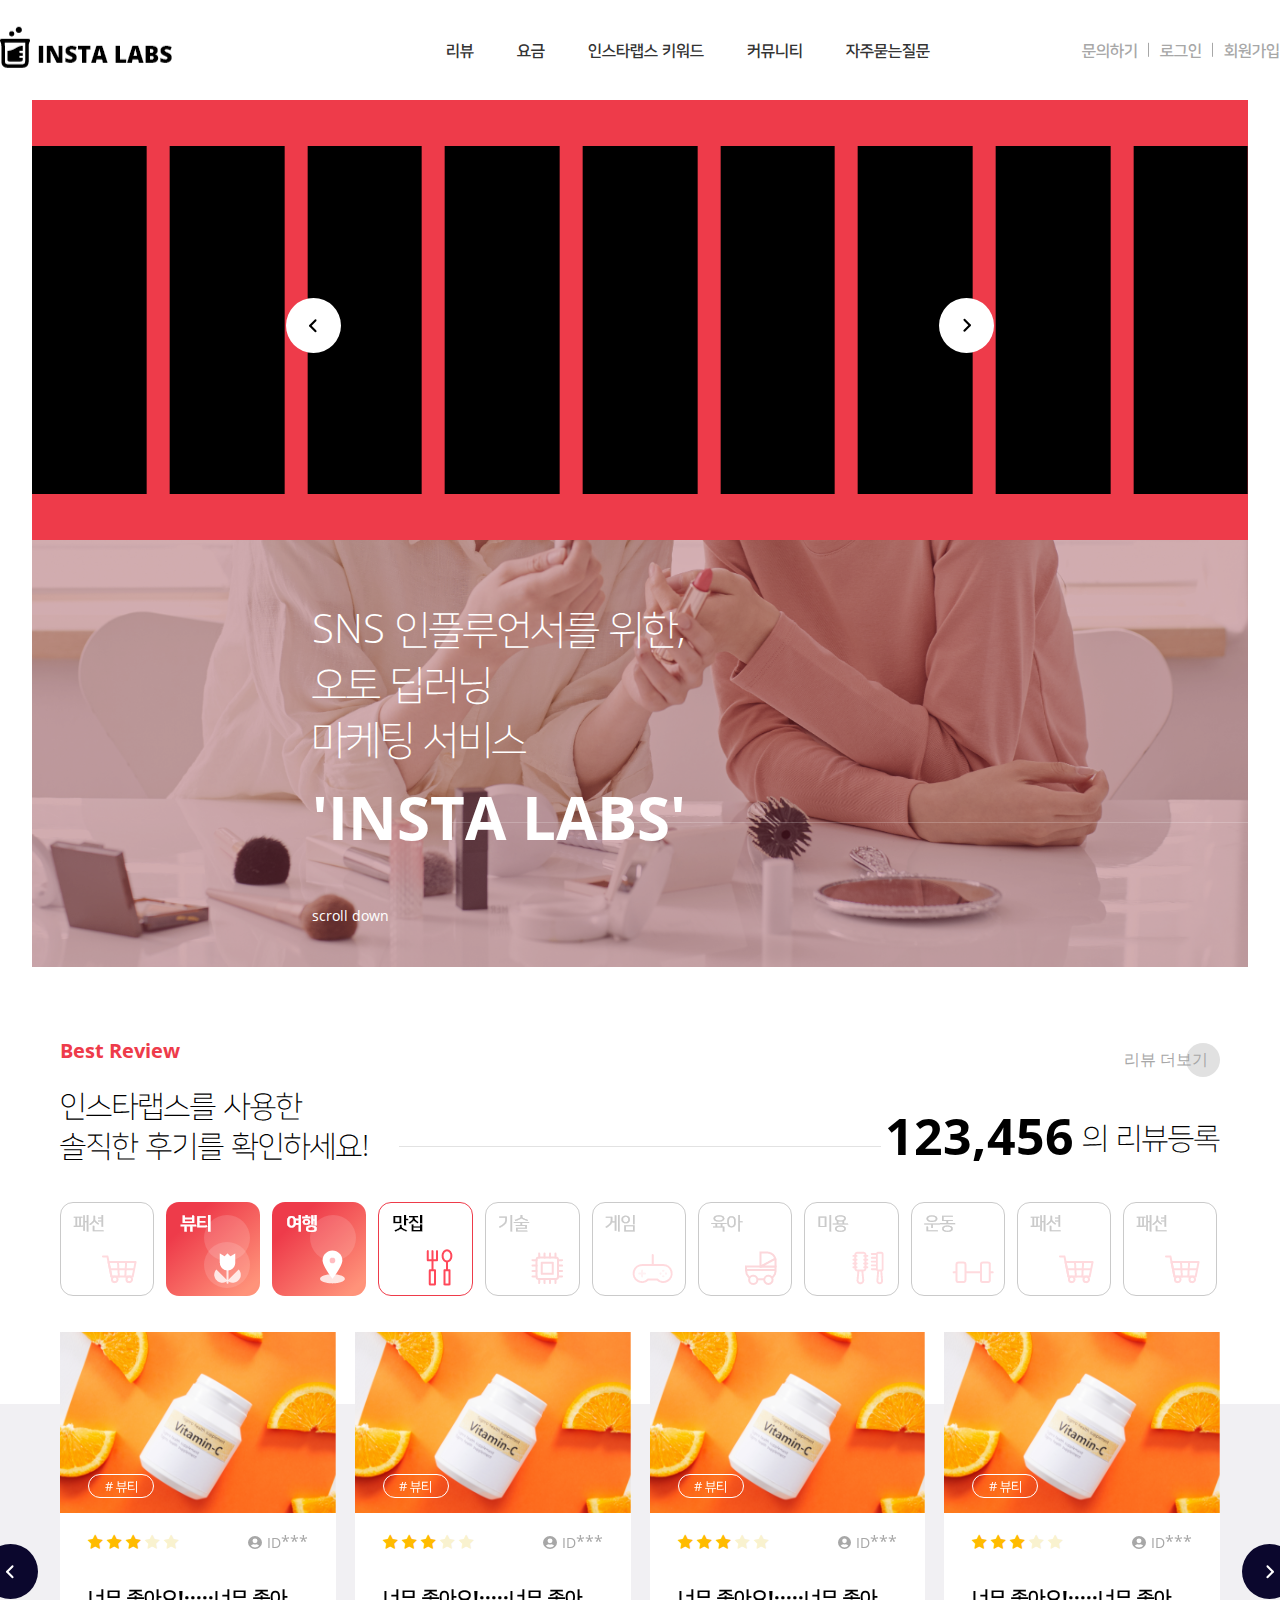
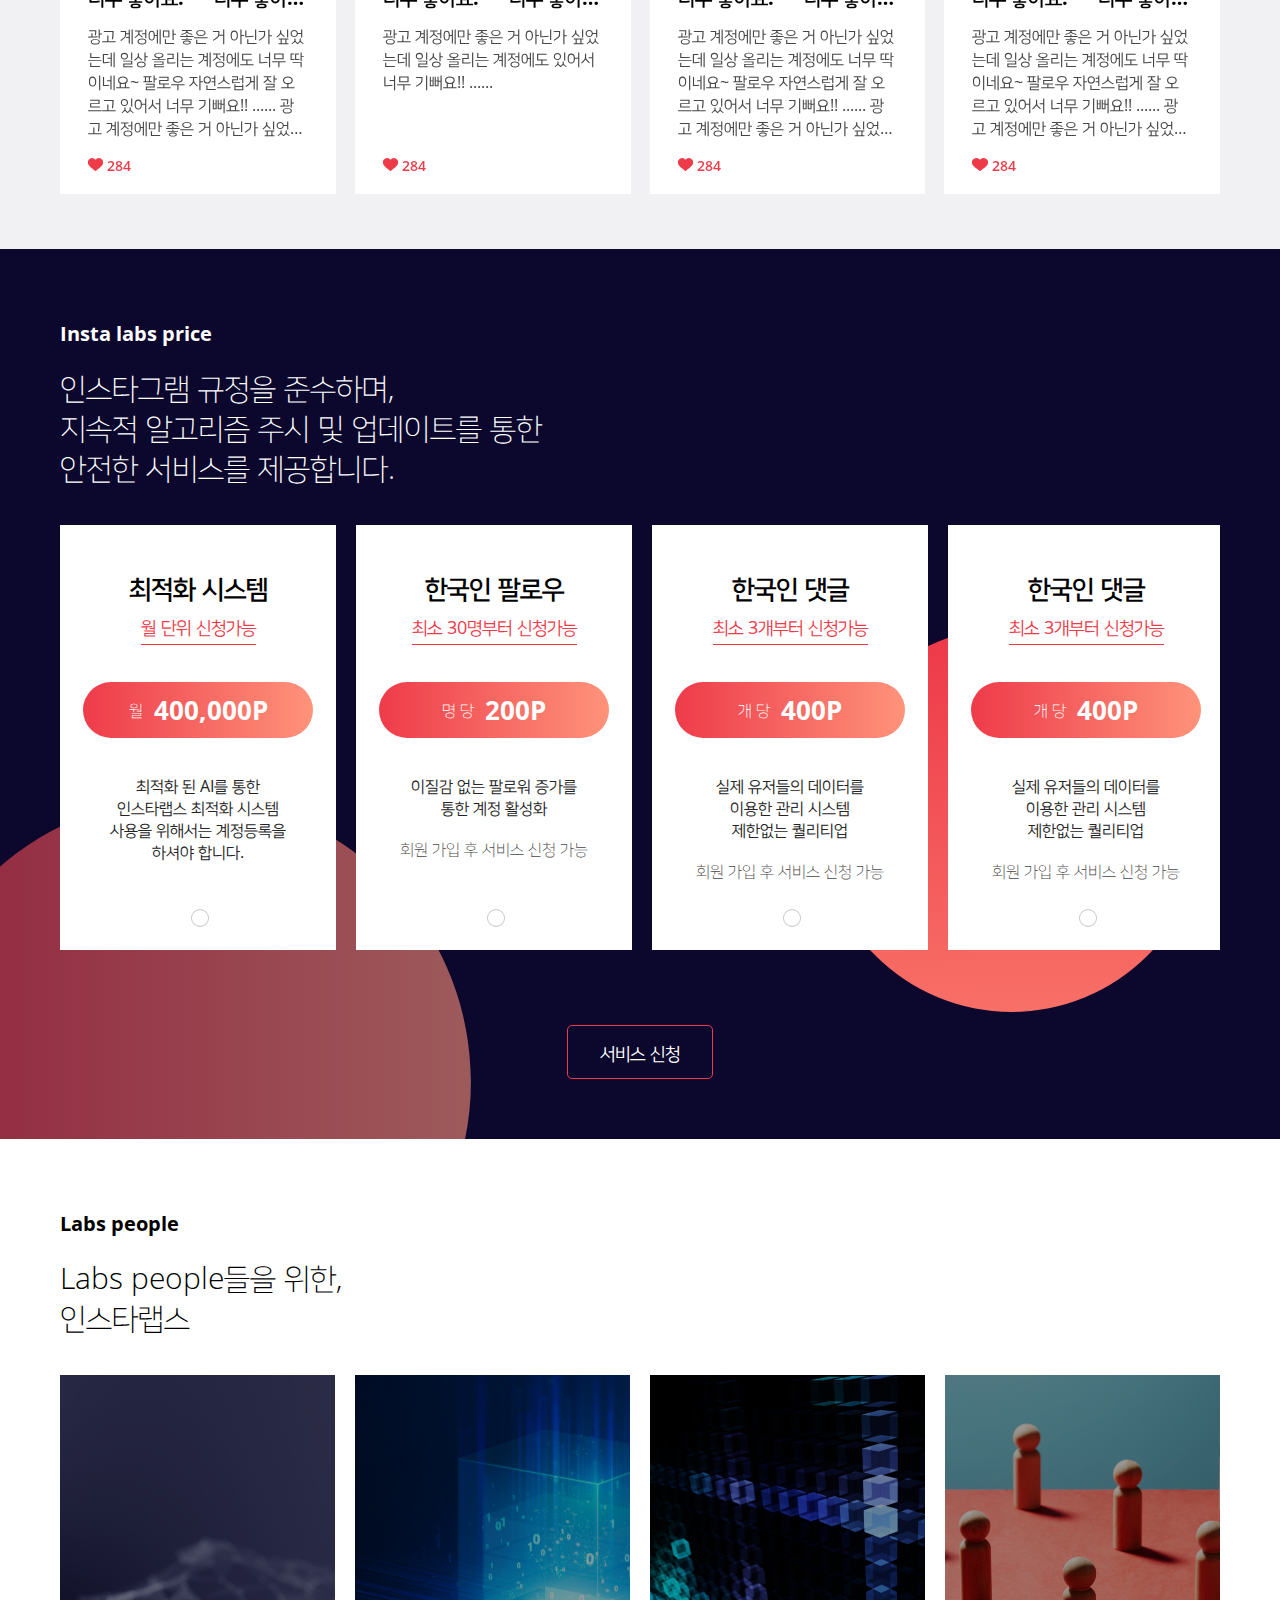
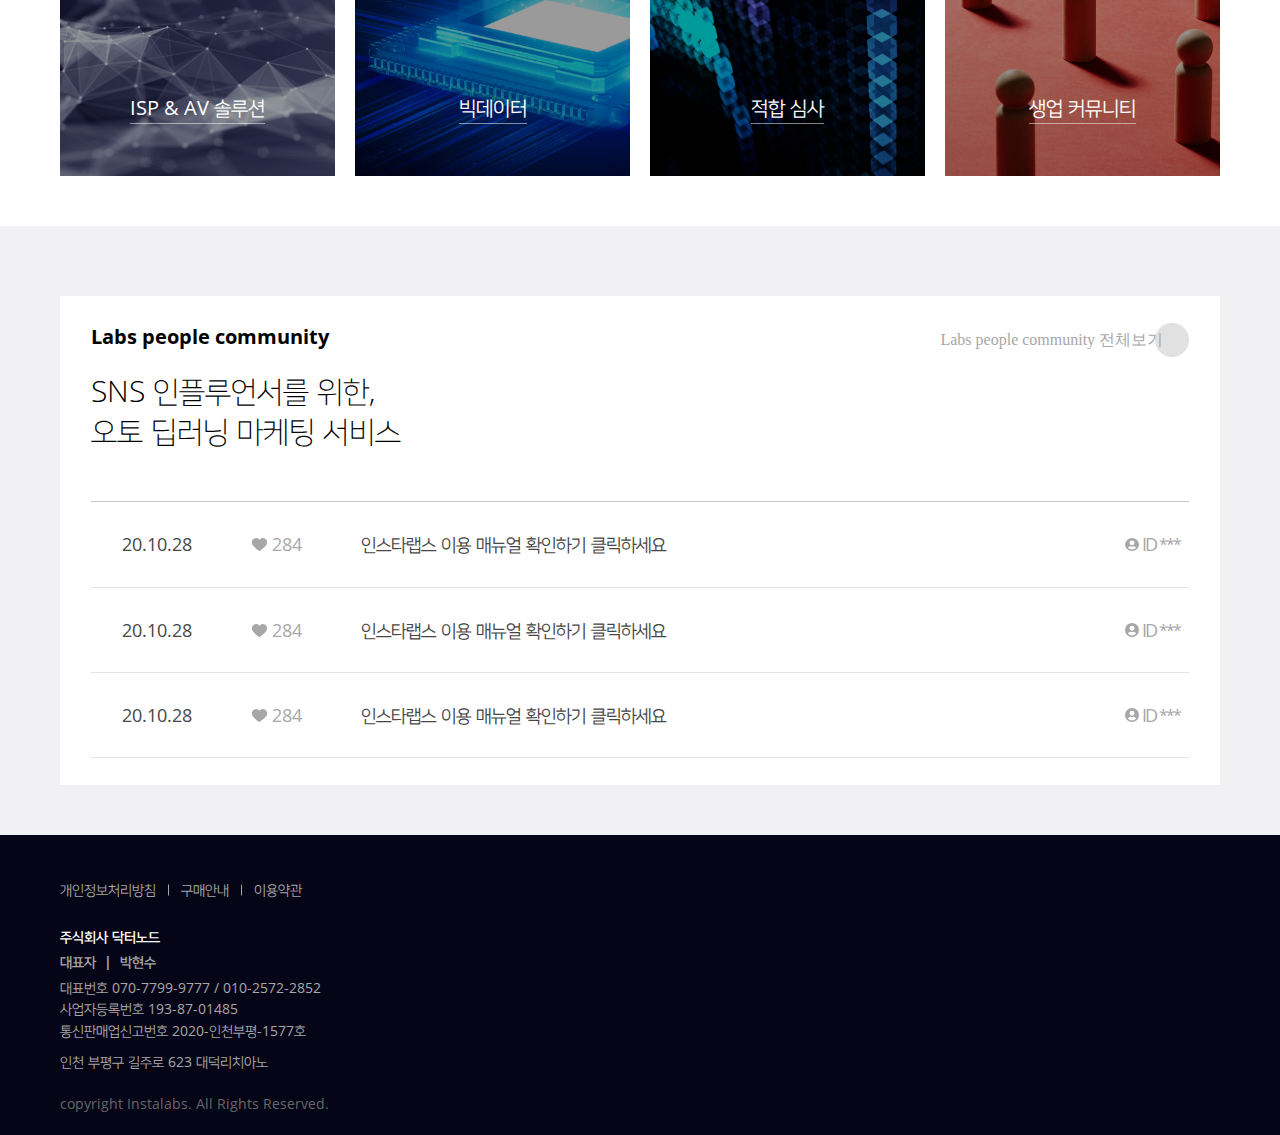
==== commit 07d5e1ff: "메인 작업내용 push" ====
--- a/public/index.html
+++ b/public/index.html
@@ -865,6 +865,7 @@
         </section>
         <!-- best review eee -->
 
+        <!-- labs-price -->
         <section class="labs-price">
           <div class="labs-price__inner l-center">
             <div class="obj1">
@@ -911,20 +912,21 @@
                 </div>
                 <div class="com-card__item">
                   <div class="com-card__item--tit">
-                    최적화 시스템
+                    한국인 팔로우
                   </div>
                   <div class="com-card__item--app">
-                    월 단위 신청가능
+                    최소 30명부터 신청가능
                   </div>
                   <div class="com-card__item--price">
-                    월
-                    <span class="bold">400,000P</span>
+                    명 당
+                    <span class="bold">200P</span>
                   </div>
                   <div class="com-card__item--txt">
-                    최적화 된 AI를 통한 <br>
-                    인스타랩스 최적화 시스템 <br>
-                    사용을 위해서는 계정등록을 <br>
-                    하셔야 합니다.
+                    이질감 없는 팔로워 증가를 <br>
+                    통한 계정 활성화
+                  </div>
+                  <div class="com-card__item--txt02">
+                    회원 가입 후 서비스 신청 가능
                   </div>
                   <div class="input-box">
                     <input type="radio" class="input chk-box" id="chk02" name="chks">
@@ -933,20 +935,22 @@
                 </div>
                 <div class="com-card__item">
                   <div class="com-card__item--tit">
-                    최적화 시스템
+                    한국인 댓글
                   </div>
                   <div class="com-card__item--app">
-                    월 단위 신청가능
+                    최소 3개부터 신청가능
                   </div>
                   <div class="com-card__item--price">
-                    월
-                    <span class="bold">400,000P</span>
+                    개 당
+                    <span class="bold">400P</span>
                   </div>
                   <div class="com-card__item--txt">
-                    최적화 된 AI를 통한 <br>
-                    인스타랩스 최적화 시스템 <br>
-                    사용을 위해서는 계정등록을 <br>
-                    하셔야 합니다.
+                    실제 유저들의 데이터를 <br>
+                    이용한 관리 시스템 <br>
+                    제한없는 퀄리티업
+                  </div>
+                  <div class="com-card__item--txt02">
+                    회원 가입 후 서비스 신청 가능
                   </div>
                   <div class="input-box">
                     <input type="radio" class="input chk-box" id="chk03" name="chks">
@@ -955,20 +959,22 @@
                 </div>
                 <div class="com-card__item">
                   <div class="com-card__item--tit">
-                    최적화 시스템
+                    한국인 댓글
                   </div>
                   <div class="com-card__item--app">
-                    월 단위 신청가능
+                    최소 3개부터 신청가능
                   </div>
                   <div class="com-card__item--price">
-                    월
-                    <span class="bold">400,000P</span>
+                    개 당
+                    <span class="bold">400P</span>
                   </div>
                   <div class="com-card__item--txt">
-                    최적화 된 AI를 통한 <br>
-                    인스타랩스 최적화 시스템 <br>
-                    사용을 위해서는 계정등록을 <br>
-                    하셔야 합니다.
+                    실제 유저들의 데이터를 <br>
+                    이용한 관리 시스템 <br>
+                    제한없는 퀄리티업
+                  </div>
+                  <div class="com-card__item--txt02">
+                    회원 가입 후 서비스 신청 가능
                   </div>
                   <div class="input-box">
                     <input type="radio" class="input chk-box" id="chk04" name="chks">
@@ -985,8 +991,178 @@
 
           </div>
         </section>
-
-
+        <!-- labs-price eee -->
+
+        <!-- Labs people -->
+        <section class="labs-people">
+          <div class="labs-people__inner l-center">
+            <div class="title">
+              <div class="title__tit block">Labs people</div>
+              <div class="title__txt block">
+                Labs people들을 위한, <br>
+                인스타랩스
+              </div>
+            </div>
+            <ul class="labs-people__card">
+              <li class="labs-people__item">
+                <a href="#">
+                  <div class="labs-people__txt-wrap">
+                    <div class="labs-people__txt-wrap-txt">
+                      인스타그램 자체에서 <br>
+                      설정한 로그와 인스타랩스의 <br>
+                      ISP & AV 솔루션 연동을 <br>
+                      통한 인기게시물에 도달하기 <br>
+                      까지의 수월한 로드맵 제공
+                    </div>
+                    <div class="labs-people__txt-wrap-tit">ISP & AV 솔루션</div>
+                  </div>
+                </a>
+              </li>
+              <li class="labs-people__item">
+                <a href="#">
+                  <div class="labs-people__txt-wrap">
+                    <div class="labs-people__txt-wrap-txt">
+                      빅데이터 분석에 있어 <br>
+                      인스타랩스 자체 프로그램을 <br>
+                      통한 수집 된 데이터의 <br>
+                      유효성 및 정확성 검증 진행
+                    </div>
+                    <div class="labs-people__txt-wrap-tit">빅데이터</div>
+                  </div>
+                </a>
+              </li>
+              <li class="labs-people__item">
+                <a href="#">
+                  <div class="labs-people__txt-wrap">
+                    <div class="labs-people__txt-wrap-txt">
+                      더 높은 수준의 <br>
+                      지속적 마케팅 퍼포먼스를 <br>
+                      위해 본사에서 직접 미팅을 <br>
+                      조율하는 국내 유일 <br>
+                      프리미엄 서비스 제공
+                    </div>
+                    <div class="labs-people__txt-wrap-tit">적합 심사</div>
+                  </div>
+                </a>
+              </li>
+              <li class="labs-people__item">
+                <a href="#">
+                  <div class="labs-people__txt-wrap">
+                    <div class="labs-people__txt-wrap-txt">
+                      사용자 서로의 사업영역을 <br>
+                      극대화하고 서로 win-win <br>
+                      전략을 실현하기 위한 <br>
+                      랩스 피플 커뮤니티 운영
+                    </div>
+                    <div class="labs-people__txt-wrap-tit">생업 커뮤니티</div>
+                  </div>
+                </a>
+              </li>
+            </ul>
+          </div>
+
+        </section>
+        <!-- Labs people eee -->
+
+        <!-- community -->
+        <section class="community">
+          <div class="community__inner l-center">
+            <div class="community__info">
+              <div class="community__txt-wrap">
+                <div class="title">
+                  <div class="title__tit block">Labs people community</div>
+                  <div class="title__txt">
+                    SNS 인플루언서를 위한, <br>
+                    오토 딥러닝 마케팅 서비스
+                  </div>
+                </div>
+                <div class="review">
+                  <a href="#" class="review__more-btn--community">
+                    <!-- <img src="assets/images/img/more-btn.svg" alt="리뷰 더보기"> -->
+                  </a>
+                </div>
+              </div>
+
+              <div class="com-table">
+                <table>
+                  <tr>
+                    <td class="date">20.10.28</td>
+                    <td class="heart">
+                      <img src="assets/images/img/heart-off.svg" alt="하트이미지">
+                      284
+                    </td>
+                    <td class="in-txt">
+                      인스타랩스 이용 매뉴얼 확인하기 클릭하세요
+                    </td>
+                    <td class="id">
+                      <img src="assets/images/img/profile-img.svg" alt="프로필 이미지">
+                      ID
+                      <span class="txt-id">***</span>
+                    </td>
+                  </tr>
+                  <tr>
+                    <td class="date">20.10.28</td>
+                    <td class="heart">
+                      <img src="assets/images/img/heart-off.svg" alt="하트이미지">
+                      284
+                    </td>
+                    <td class="in-txt">
+                      인스타랩스 이용 매뉴얼 확인하기 클릭하세요
+                    </td>
+                    <td class="id">
+                      <img src="assets/images/img/profile-img.svg" alt="프로필 이미지">
+                      ID
+                      <span class="txt-id">***</span>
+                    </td>
+                  </tr>
+                  <tr>
+                    <td class="date">20.10.28</td>
+                    <td class="heart">
+                      <img src="assets/images/img/heart-off.svg" alt="하트이미지">
+                      284
+                    </td>
+                    <td class="in-txt">
+                      인스타랩스 이용 매뉴얼 확인하기 클릭하세요
+                    </td>
+                    <td class="id">
+                      <img src="assets/images/img/profile-img.svg" alt="프로필 이미지">
+                      ID
+                      <span class="txt-id">***</span>
+                    </td>
+                  </tr>
+                </table>
+              </div>
+            </div>
+          </div>
+        </section>
+        <!-- community eee -->
+
+
+        <footer class="footer">
+          <div class="footer__inner l-center">
+            <div class="footer__inner--top">
+              <a href="#" class="footer__inner--top-link">개인정보처리방침</a>
+              <a href="#" class="footer__inner--top-link">구매안내</a>
+              <a href="#" class="footer__inner--top-link">이용약관</a>
+            </div>
+
+            <div class="footer__inner--mid">
+              <p class="footer__inner--mid-company">주식회사 닥터노드</p>
+              <p class="footer__inner--mid-represent">
+                대표자 <span class="line">|</span> 박현수
+              </p>
+              <div class="footer__inner--mid-txt">
+                <p> 대표번호 070-7799-9777 / 010-2572-2852</p>
+                <p> 사업자등록번호 193-87-01485</p>
+                <p> 통신판매업신고번호 2020-인천부평-1577호</p>
+                <p class="last"> 인천 부평구 길주로 623 대덕리치아노</p>
+              </div>
+            </div>
+            <p class="footer__inner--copy">
+              copyright Instalabs. All Rights Reserved.
+            </p>
+          </div>
+        </footer>
 
       </div>
       <!-- END page -->
--- a/public/assets/css/custom/ui.css
+++ b/public/assets/css/custom/ui.css
@@ -584,9 +584,6 @@
   width: 95%;
   margin: 0 auto; }
 
-html {
-  min-height: 4000px; }
-
 /* =================== header =================== */
 .header__inner {
   width: 100%;
@@ -650,6 +647,61 @@
       background: #a7a7a7; }
     .util__item:hover {
       color: #ee3b4a; }
+
+/* =================== footer =================== */
+.footer {
+  padding-top: 45px;
+  padding-bottom: 24px;
+  background: #060417; }
+  .footer__inner--top-link {
+    font-size: 14px;
+    color: #a7a7a7;
+    position: relative;
+    display: inline-block;
+    margin-right: 21px; }
+    .footer__inner--top-link:after {
+      content: "";
+      display: inline-block;
+      width: 1px;
+      height: 11px;
+      position: absolute;
+      top: 50%;
+      transform: translateY(-50%);
+      right: -13px;
+      background: #a7a7a7; }
+    .footer__inner--top-link:last-of-type::after {
+      display: none; }
+  .footer__inner--mid {
+    margin-top: 32px; }
+    .footer__inner--mid-company {
+      font-size: 14px;
+      font-weight: 600;
+      color: #ffffff;
+      line-height: 1;
+      margin-bottom: 10px; }
+    .footer__inner--mid-represent {
+      font-size: 14px;
+      font-weight: 600;
+      color: #a7a7a7;
+      line-height: 1; }
+      .footer__inner--mid-represent .line {
+        font-size: 14px;
+        display: inline-block;
+        margin: 0 4px;
+        color: #a7a7a7; }
+    .footer__inner--mid-txt {
+      margin-top: 10px; }
+      .footer__inner--mid-txt p {
+        font-size: 14px;
+        color: #a7a7a7;
+        margin-top: 5px; }
+      .footer__inner--mid-txt p.last {
+        margin-top: 15px; }
+  .footer__inner--copy {
+    font-size: 14px;
+    line-height: 1;
+    color: #676767;
+    margin-top: 27px; }
 
 /* =================== visual =================== */
 .visual__inner {
@@ -727,7 +779,20 @@
     font-weight: 600;
     color: #ffffff;
     line-height: 82px;
+    position: relative;
     margin-bottom: 48px; }
+    .visual__txt-wrap--tit:after {
+      content: "";
+      display: inline-block;
+      position: absolute;
+      left: 50%;
+      transform: translateX(-50%);
+      bottom: 35px;
+      margin-left: 90px;
+      width: 837px;
+      height: 1px;
+      background: #ffffff;
+      opacity: 0.2; }
   .visual__txt-wrap--scroll {
     font-size: 14px;
     line-height: 19px;
@@ -748,10 +813,22 @@
     height: 445px;
     background: rgba(11, 7, 45, 0.06); }
   .best-review__txt-wrap {
+    position: relative;
     display: flex;
     justify-content: space-between;
     position: relative;
     margin-bottom: 37px; }
+    .best-review__txt-wrap:before {
+      content: "";
+      display: inline-block;
+      position: absolute;
+      left: 50%;
+      transform: translateX(-50%);
+      bottom: 18px;
+      width: 482px;
+      height: 1px;
+      background: #c5c5c5;
+      opacity: 0.5; }
   .best-review__menu-wrap {
     display: flex;
     align-items: center;
@@ -798,6 +875,15 @@
     align-self: flex-end; }
     .review__more-btn:hover {
       background-image: url("../../images/img/more-btn-on.svg"); }
+  .review__more-btn--community {
+    width: 249px;
+    height: 34px;
+    background-image: url("../../images/img/more-btn-comu.svg");
+    transition: 0.4s;
+    margin-bottom: 31px;
+    align-self: flex-end; }
+    .review__more-btn--community:hover {
+      background-image: url("../../images/img/more-btn-comu-on.svg"); }
   .review__txt {
     display: flex;
     align-items: center;
@@ -818,7 +904,6 @@
     box-sizing: border-box;
     height: 467px; }
     .com-slide__item:hover {
-      border: 3px solid #ee3b4a;
       box-sizing: border-box; }
     .com-slide__item--thumb {
       width: 100%;
@@ -928,13 +1013,15 @@
     position: relative;
     z-index: 1;
     width: 25%;
+    height: 425px;
     margin: 0 10px;
     padding: 47px 23px;
+    padding-bottom: 20px;
     background: #fff;
     text-align: center; }
     .com-card__item--tit {
       font-size: 26px;
-      font-weight: 700;
+      font-weight: 600;
       line-height: 32px;
       margin-bottom: 14px; }
     .com-card__item--app {
@@ -970,7 +1057,17 @@
       font-weight: 400;
       line-height: 22px;
       color: #242424;
-      margin-bottom: 40px; }
+      margin-bottom: 16px; }
+    .com-card__item--txt02 {
+      font-size: 16px;
+      font-weight: 300;
+      line-height: 28px;
+      color: #464646; }
+    .com-card__item .input-box {
+      position: absolute;
+      left: 50%;
+      transform: translateX(-50%);
+      bottom: 20px; }
 
 /* =================== labs-price =================== */
 .labs-price {
@@ -992,6 +1089,83 @@
   .labs-price__tit-wrap {
     margin-bottom: 37px; }
 
+/* =================== labs-people =================== */
+.labs-people {
+  padding-top: 71px;
+  padding-bottom: 50px; }
+  .labs-people__card {
+    display: flex;
+    height: 401px;
+    margin: 0 -10px;
+    margin-top: 37px; }
+  .labs-people__item {
+    width: 25%;
+    height: 401px;
+    margin: 0 10px;
+    height: 100%;
+    transition: all 0.4s; }
+    .labs-people__item:nth-of-type(1) {
+      background-image: url("../../images/img/labs-people__card01.png"); }
+    .labs-people__item:nth-of-type(2) {
+      background-image: url("../../images/img/labs-people__card02.png"); }
+    .labs-people__item:nth-of-type(3) {
+      background-image: url("../../images/img/labs-people__card03.png"); }
+    .labs-people__item:nth-of-type(4) {
+      background-image: url("../../images/img/labs-people__card04.png"); }
+    .labs-people__item a {
+      position: relative;
+      display: inline-block;
+      width: 100%;
+      height: 100%; }
+      .labs-people__item a:before {
+        content: "";
+        display: inline-block;
+        background: linear-gradient(180deg, transparent, #ee3b4a);
+        opacity: 0;
+        width: 100%;
+        height: 100%;
+        transition: all 0.4s; }
+      .labs-people__item a:hover:before {
+        opacity: 1; }
+      .labs-people__item a:hover .labs-people__txt-wrap-txt {
+        opacity: 1; }
+  .labs-people__txt-wrap {
+    position: absolute;
+    left: 0;
+    right: 0;
+    bottom: 52px;
+    text-align: center; }
+    .labs-people__txt-wrap-txt {
+      font-size: 18px;
+      font-weight: 300;
+      line-height: 24px;
+      color: #ffffff;
+      transition: all 0.4s;
+      opacity: 0; }
+    .labs-people__txt-wrap-tit {
+      font-size: 20px;
+      line-height: 1;
+      color: #ffffff;
+      margin-top: 18px;
+      padding-bottom: 5px;
+      border-bottom: 1px solid rgba(255, 255, 255, 0.5);
+      display: inline-block; }
+
+/* =================== comunity =================== */
+.community {
+  padding-top: 70px;
+  padding-bottom: 50px;
+  background: rgba(11, 7, 45, 0.06); }
+  .community__info {
+    padding: 27px 31px;
+    background: #fff; }
+  .community__txt-wrap {
+    position: relative; }
+    .community__txt-wrap .review__more-btn--community {
+      position: absolute;
+      top: 0;
+      right: 0; }
+
 /* =================== check =================== */
 .input-box .chk-icon {
   width: 18px;
@@ -1006,6 +1180,38 @@
   background-size: cover;
   background-repeat: no-repeat; }
 
+/* =================== com-table =================== */
+.com-table {
+  margin-top: 50px;
+  border-top: 1px solid #c5c5c5; }
+  .com-table tr {
+    height: 85px;
+    border-bottom: 1px solid rgba(197, 197, 197, 0.5); }
+    .com-table tr td {
+      text-align: center;
+      vertical-align: middle;
+      cursor: pointer; }
+      .com-table tr td.date {
+        font-size: 18px;
+        color: #464646;
+        width: 140px; }
+      .com-table tr td.heart {
+        font-size: 18px;
+        color: #a7a7a7;
+        width: 120px; }
+      .com-table tr td.in-txt {
+        font-size: 18px;
+        color: #464646;
+        width: 890px;
+        text-align: left;
+        padding-left: 30px;
+        box-sizing: border-box; }
+      .com-table tr td.id {
+        font-size: 18px;
+        color: #a7a7a7;
+        letter-spacing: -2px;
+        width: 80px; }
+
 /* =================== btn =================== */
 .btn-sm {
   width: 146px;
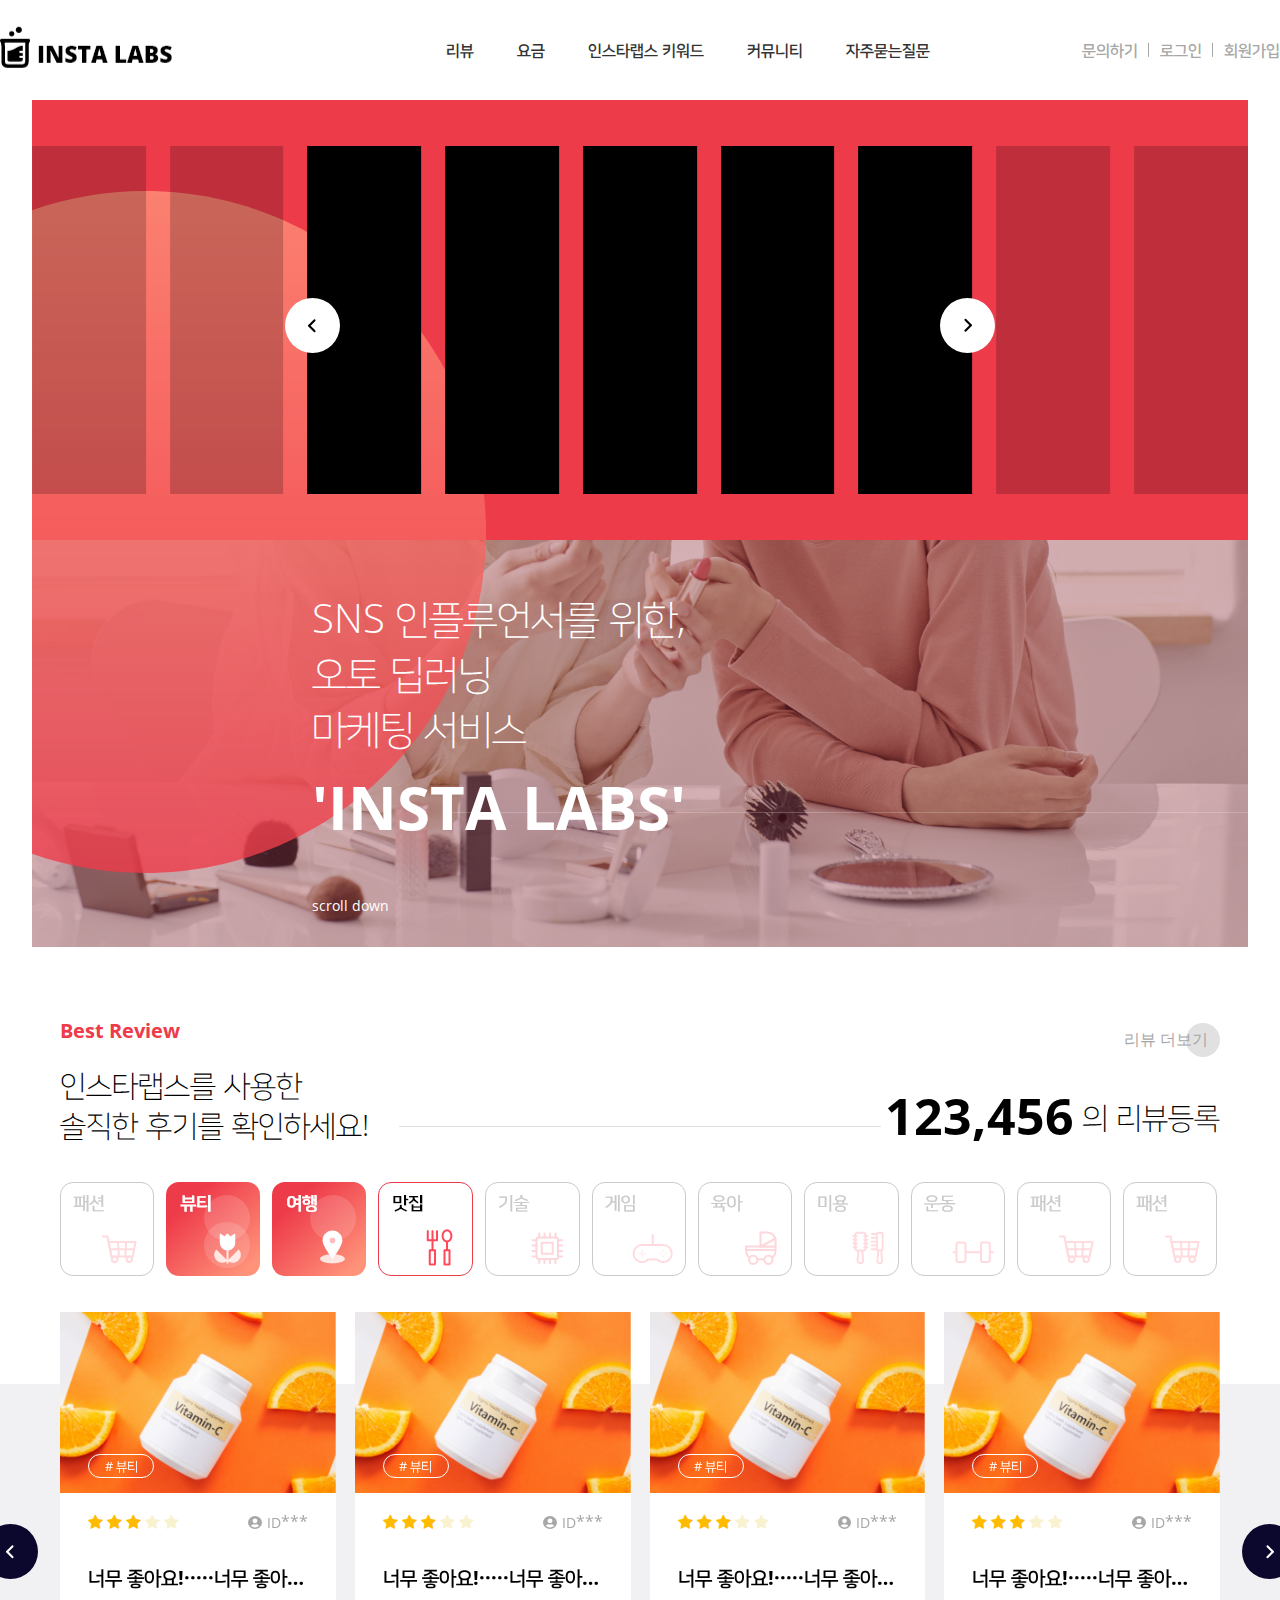
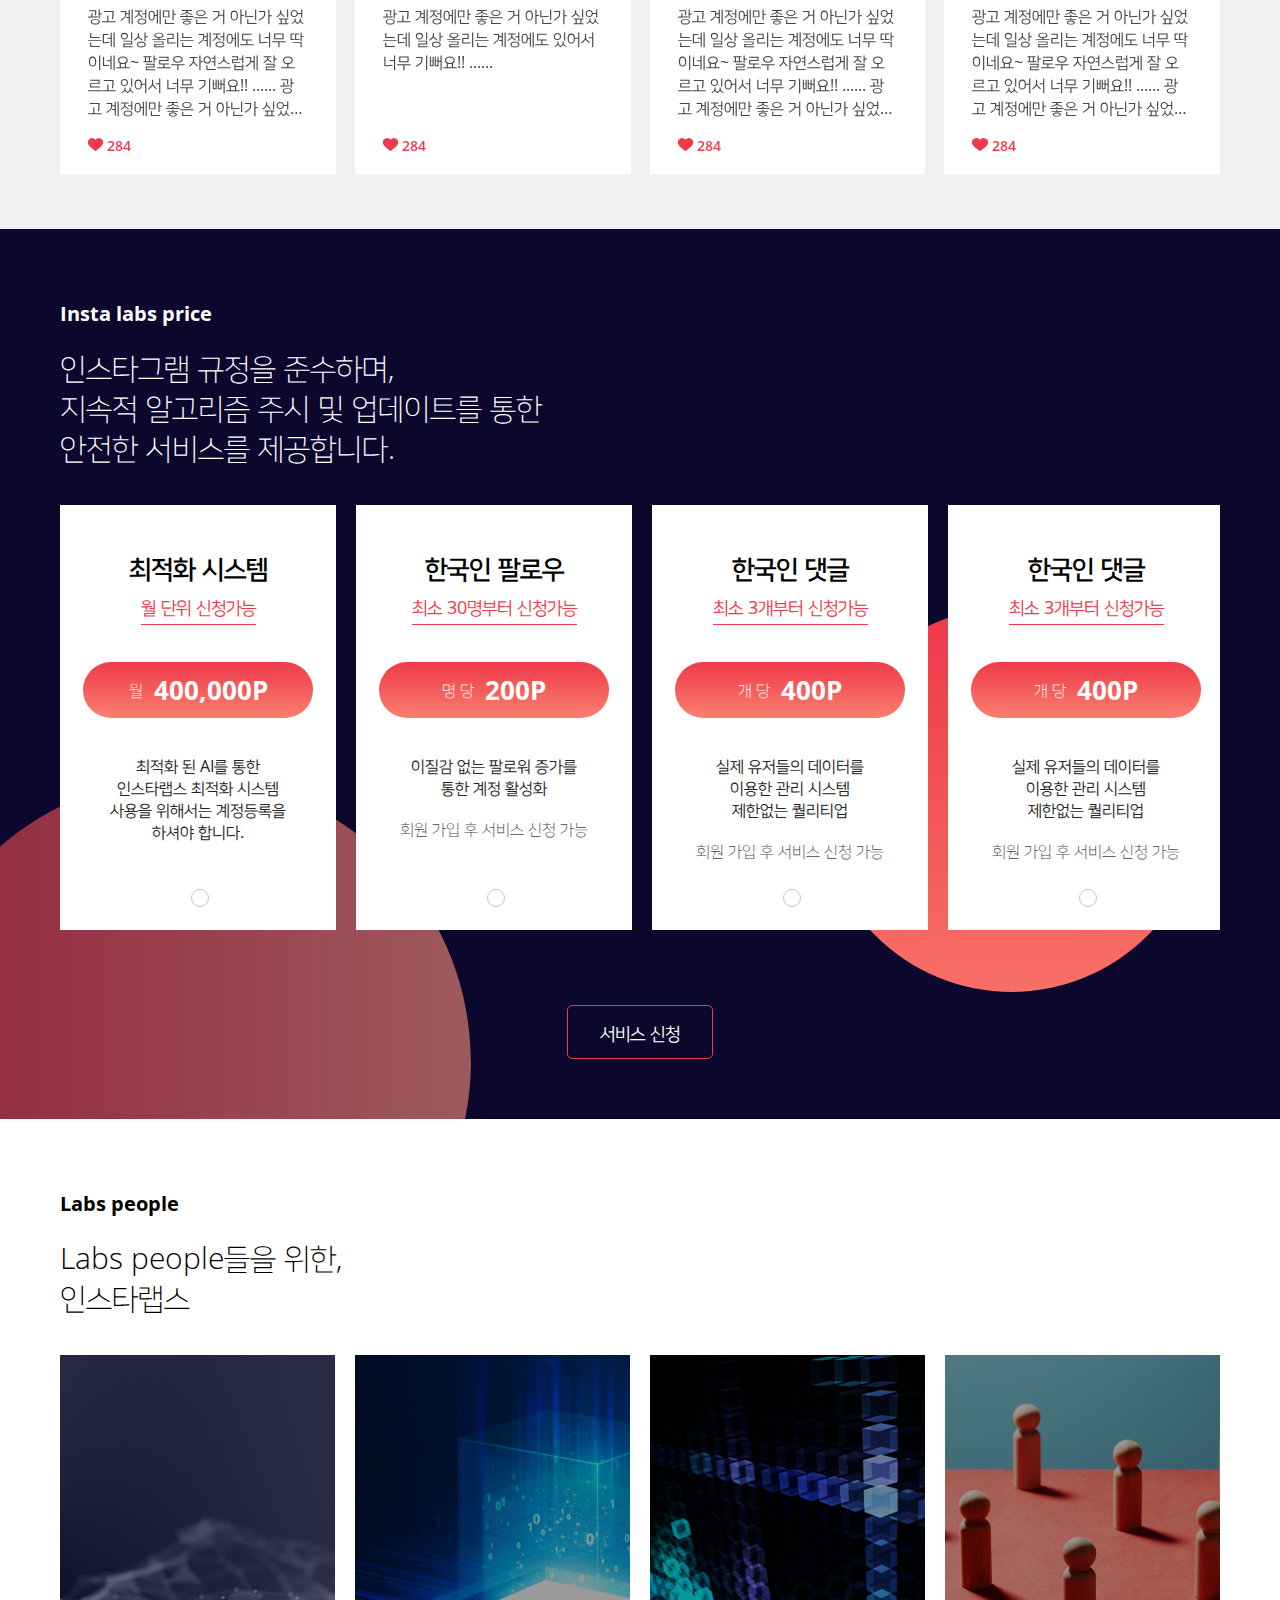
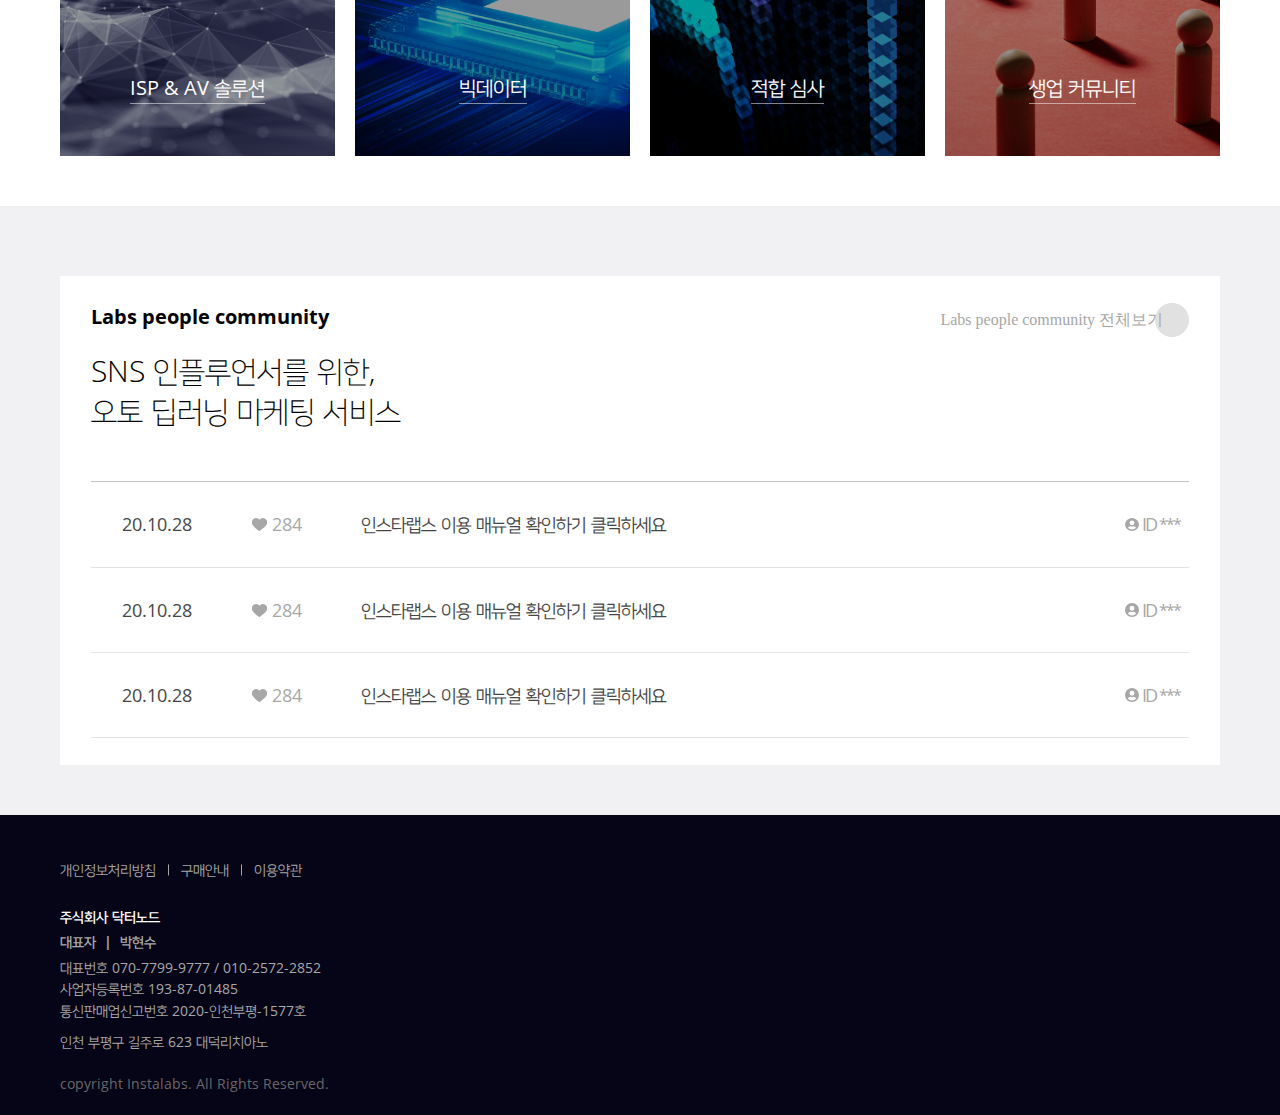
==== commit 654c607e: "작업내용 push" ====
--- a/public/index.html
+++ b/public/index.html
@@ -55,6 +55,10 @@
   <!-- css link -->
   <link rel="stylesheet" href="assets/css/vendors/swiper.min.css">
   <link rel="stylesheet" href="assets/css/custom/ui.css">
+
+  <!-- 제이쿼리 -->
+  <script src="https://code.jquery.com/jquery-1.12.4.js" integrity="sha256-Qw82+bXyGq6MydymqBxNPYTaUXXq7c8v3CwiYwLLNXU="
+    crossorigin="anonymous"></script>
 
   <!-- script link -->
   <script src="assets/js/vendors/swiper.min.js"></script>
--- a/public/assets/css/custom/ui.css
+++ b/public/assets/css/custom/ui.css
@@ -490,6 +490,29 @@
 .btn-kakao {
   color: #2b1718; }
 
+/* =================== btn =================== */
+.btn-sm {
+  width: 146px;
+  height: 54px;
+  font-size: 18px;
+  line-height: 54px;
+  text-align: center;
+  display: inline-block;
+  transition: all 0.4s; }
+  .btn-sm:hover {
+    transition: all 0.4s;
+    background-image: linear-gradient(105deg, #ee3b4a 79%, #ed8e78 100%); }
+
+.btn-border-red {
+  border: 1px solid #ee3b4a;
+  color: #fff; }
+
+.btn-rdi-rounded {
+  border-radius: 5px; }
+
+.btn-wrap {
+  justify-content: center; }
+
 /* =================== form =================== */
 .input {
   box-shadow: none;
@@ -545,320 +568,19 @@
     .input-tarea::placeholder, .input-tarea--round::placeholder, .input-tarea--underbar::placeholder {
       opacity: 0.6; }
 
-/* =================== list =================== */
-.list {
-  display: flex;
-  align-items: center; }
-  .list-title {
-    width: 200px; }
-  .list-desc {
-    width: 100%; }
-
-.list-wrap {
-  position: relative; }
-  .list-wrap--underline .list {
-    border-top: 1px solid #e6e6e6;
-    padding: 10px 0; }
-  .list-wrap--underline .list:first-of-type {
-    border-top: 0; }
-  .list-wrap--side .list {
-    justify-content: space-between;
-    align-items: center; }
-  .list-wrap--side .list-title {
-    min-width: 150px;
-    width: auto; }
-  .list-wrap--side .list-desc {
-    width: auto; }
-
-/* =================== layout =================== */
-html,
-body,
-#app {
-  height: 100%; }
-
-.wrap {
-  min-height: 100%; }
-
-.l-center {
-  max-width: 1160px;
-  width: 95%;
-  margin: 0 auto; }
-
-/* =================== header =================== */
-.header__inner {
-  width: 100%;
-  height: 100px;
-  max-width: 1725px;
-  position: relative;
-  background: #fff; }
-
-.logo {
-  position: absolute;
-  top: 50%;
-  transform: translateY(-50%);
-  left: 0; }
-
-/* =================== gnb =================== */
-.gnb {
-  position: absolute;
-  top: 50%;
-  transform: translateY(-50%);
-  display: flex;
-  right: 350px; }
-  .gnb__list {
-    margin-right: 43px; }
-    .gnb__list:last-of-type {
-      margin-right: 0; }
-  .gnb__item {
-    font-size: 16px;
-    font-weight: 600;
-    transition: all 0.7s; }
-    .gnb__item:hover {
-      color: #ee3b4a; }
-
-/* =================== util =================== */
-.util {
-  position: absolute;
-  top: 50%;
-  transform: translateY(-50%);
-  display: flex;
-  right: 0; }
-  .util__list {
-    margin-right: 22px; }
-    .util__list:last-of-type {
-      margin-right: 0; }
-      .util__list:last-of-type .util__item:after {
-        display: none; }
-  .util__item {
-    font-size: 16px;
-    font-weight: 600;
-    color: #a7a7a7;
-    position: relative;
-    transition: all 0.7s; }
-    .util__item:after {
-      content: "";
-      display: inline-block;
-      position: absolute;
-      top: 50%;
-      transform: translateY(-50%);
-      right: -11px;
-      width: 1px;
-      height: 14px;
-      background: #a7a7a7; }
-    .util__item:hover {
-      color: #ee3b4a; }
-
-/* =================== footer =================== */
-.footer {
-  padding-top: 45px;
-  padding-bottom: 24px;
-  background: #060417; }
-  .footer__inner--top-link {
-    font-size: 14px;
-    color: #a7a7a7;
-    position: relative;
-    display: inline-block;
-    margin-right: 21px; }
-    .footer__inner--top-link:after {
-      content: "";
-      display: inline-block;
-      width: 1px;
-      height: 11px;
-      position: absolute;
-      top: 50%;
-      transform: translateY(-50%);
-      right: -13px;
-      background: #a7a7a7; }
-    .footer__inner--top-link:last-of-type::after {
-      display: none; }
-  .footer__inner--mid {
-    margin-top: 32px; }
-    .footer__inner--mid-company {
-      font-size: 14px;
-      font-weight: 600;
-      color: #ffffff;
-      line-height: 1;
-      margin-bottom: 10px; }
-    .footer__inner--mid-represent {
-      font-size: 14px;
-      font-weight: 600;
-      color: #a7a7a7;
-      line-height: 1; }
-      .footer__inner--mid-represent .line {
-        font-size: 14px;
-        display: inline-block;
-        margin: 0 4px;
-        color: #a7a7a7; }
-    .footer__inner--mid-txt {
-      margin-top: 10px; }
-      .footer__inner--mid-txt p {
-        font-size: 14px;
-        color: #a7a7a7;
-        margin-top: 5px; }
-      .footer__inner--mid-txt p.last {
-        margin-top: 15px; }
-  .footer__inner--copy {
-    font-size: 14px;
-    line-height: 1;
-    color: #676767;
-    margin-top: 27px; }
-
-/* =================== visual =================== */
-.visual__inner {
-  background-image: url("../../images/img/bg-visual.png");
+/* =================== check =================== */
+.input-box .chk-icon {
+  width: 18px;
+  height: 18px;
+  background-image: url("../../images/img/check-off.png");
+  display: inline-block; }
+.input-box .chk-box:checked + label.chk-icon {
+  width: 18px;
+  height: 18px;
+  background-image: url("../../images/img/check-on.png");
   background-position: center;
   background-size: cover;
-  background-repeat: no-repeat;
-  background-position: "cover";
-  background-size: cover;
-  background-repeat: no-repeat;
-  height: 867px;
-  position: relative;
-  max-width: 1725px; }
-  .visual__inner:before {
-    content: "";
-    display: inline-block;
-    position: absolute;
-    top: 0;
-    right: 0;
-    left: 0;
-    bottom: 0;
-    background: rgba(136, 34, 43, 0.36); }
-.visual__obj {
-  position: absolute;
-  top: 50px;
-  left: 0; }
-  .visual__obj img {
-    width: 100%; }
-.visual__slide-bg {
-  width: 100%;
-  height: 440px;
-  position: relative;
-  background: #ee3b4a; }
-.visual__slide-wrap {
-  top: 50%;
-  transform: translateY(-50%); }
-  .visual__slide-wrap .main-slide-next {
-    right: 254px;
-    width: 55px;
-    height: 55px;
-    background-image: url("../../images/img/slide-right.png");
-    background-position: center;
-    background-size: cover;
-    background-repeat: no-repeat;
-    background-position: "cover";
-    background-size: cover;
-    background-repeat: no-repeat; }
-  .visual__slide-wrap .main-slide-prev {
-    left: 254px;
-    width: 55px;
-    height: 55px;
-    background-image: url("../../images/img/slide-left.png");
-    background-position: center;
-    background-size: cover;
-    background-repeat: no-repeat;
-    background-position: "cover";
-    background-size: cover;
-    background-repeat: no-repeat; }
-.visual__slide--item {
-  height: 348px;
-  background: #000; }
-.visual__txt-wrap {
-  position: relative;
-  z-index: 10;
-  padding-left: 280px;
-  padding-top: 60px; }
-  .visual__txt-wrap--txt {
-    font-size: 40px;
-    font-weight: 300;
-    line-height: 55px;
-    color: #ffffff;
-    margin-bottom: 11px; }
-  .visual__txt-wrap--tit {
-    font-size: 60px;
-    font-weight: 600;
-    color: #ffffff;
-    line-height: 82px;
-    position: relative;
-    margin-bottom: 48px; }
-    .visual__txt-wrap--tit:after {
-      content: "";
-      display: inline-block;
-      position: absolute;
-      left: 50%;
-      transform: translateX(-50%);
-      bottom: 35px;
-      margin-left: 90px;
-      width: 837px;
-      height: 1px;
-      background: #ffffff;
-      opacity: 0.2; }
-  .visual__txt-wrap--scroll {
-    font-size: 14px;
-    line-height: 19px;
-    color: #fff; }
-
-/* =================== best-review =================== */
-.best-review {
-  position: relative;
-  padding-top: 70px;
-  padding-bottom: 50px; }
-  .best-review:after {
-    content: "";
-    display: inline-block;
-    position: absolute;
-    bottom: 0;
-    left: 0;
-    width: 100%;
-    height: 445px;
-    background: rgba(11, 7, 45, 0.06); }
-  .best-review__txt-wrap {
-    position: relative;
-    display: flex;
-    justify-content: space-between;
-    position: relative;
-    margin-bottom: 37px; }
-    .best-review__txt-wrap:before {
-      content: "";
-      display: inline-block;
-      position: absolute;
-      left: 50%;
-      transform: translateX(-50%);
-      bottom: 18px;
-      width: 482px;
-      height: 1px;
-      background: #c5c5c5;
-      opacity: 0.5; }
-  .best-review__menu-wrap {
-    display: flex;
-    align-items: center;
-    margin-bottom: 33px; }
-  .best-review__item {
-    margin-right: 12px; }
-    .best-review__item:last-of-type {
-      margin-right: 0; }
-  .best-review__link {
-    display: inline-block; }
-
-/* =================== title =================== */
-.title__tit {
-  font-size: 20px;
-  font-weight: 600;
-  line-height: 27px;
-  color: #ee3b4a;
-  margin-bottom: 21px; }
-  .title__tit.block {
-    color: #000; }
-  .title__tit.white {
-    color: #fff; }
-.title__txt {
-  font-size: 30px;
-  font-weight: 300;
-  line-height: 40px; }
-  .title__txt.block {
-    color: #000; }
-  .title__txt.white {
-    color: #fff; }
+  background-repeat: no-repeat; }
 
 /* =================== review =================== */
 .review {
@@ -1042,7 +764,7 @@
       font-weight: 300;
       color: #ffffff;
       margin-bottom: 37px;
-      background-image: linear-gradient(to right, #ee3b4a, #ff937a);
+      background-image: linear-gradient(180deg, #ee3b4a, #ff937a 130%);
       border-radius: 40px;
       display: inline-block; }
       .com-card__item--price .bold {
@@ -1068,6 +790,363 @@
       left: 50%;
       transform: translateX(-50%);
       bottom: 20px; }
+
+/* =================== com-table =================== */
+.com-table {
+  margin-top: 50px;
+  border-top: 1px solid #c5c5c5; }
+  .com-table tr {
+    height: 85px;
+    border-bottom: 1px solid rgba(197, 197, 197, 0.5); }
+    .com-table tr td {
+      text-align: center;
+      vertical-align: middle;
+      cursor: pointer; }
+      .com-table tr td.date {
+        font-size: 18px;
+        color: #464646;
+        width: 140px; }
+      .com-table tr td.heart {
+        font-size: 18px;
+        color: #a7a7a7;
+        width: 120px; }
+      .com-table tr td.in-txt {
+        font-size: 18px;
+        color: #464646;
+        width: 890px;
+        text-align: left;
+        padding-left: 30px;
+        box-sizing: border-box; }
+      .com-table tr td.id {
+        font-size: 18px;
+        color: #a7a7a7;
+        letter-spacing: -2px;
+        width: 80px; }
+
+/* =================== title =================== */
+.title__tit {
+  font-size: 20px;
+  font-weight: 600;
+  line-height: 27px;
+  color: #ee3b4a;
+  margin-bottom: 21px; }
+  .title__tit.block {
+    color: #000; }
+  .title__tit.white {
+    color: #fff; }
+.title__txt {
+  font-size: 30px;
+  font-weight: 300;
+  line-height: 40px; }
+  .title__txt.block {
+    color: #000; }
+  .title__txt.white {
+    color: #fff; }
+
+/* =================== layout =================== */
+html,
+body,
+#app {
+  height: 100%; }
+
+.wrap {
+  min-height: 100%; }
+
+.l-center {
+  max-width: 1160px;
+  width: 95%;
+  margin: 0 auto; }
+
+/* =================== header =================== */
+.header__inner {
+  width: 100%;
+  height: 100px;
+  max-width: 1725px;
+  position: relative;
+  background: #fff; }
+
+.logo {
+  position: absolute;
+  top: 50%;
+  transform: translateY(-50%);
+  left: 0; }
+
+/* =================== gnb =================== */
+.gnb {
+  position: absolute;
+  top: 50%;
+  transform: translateY(-50%);
+  display: flex;
+  right: 350px; }
+  .gnb__list {
+    margin-right: 43px; }
+    .gnb__list:last-of-type {
+      margin-right: 0; }
+  .gnb__item {
+    font-size: 16px;
+    font-weight: 600;
+    position: relative;
+    transition: all 0.7s; }
+    .gnb__item:after {
+      content: "";
+      display: inline-block;
+      width: 8px;
+      height: 8px;
+      opacity: 0;
+      position: absolute;
+      top: -6px;
+      right: 4px;
+      background: rgba(239, 84, 85, 0.4);
+      border-radius: 50%;
+      display: inline-block;
+      transition: all 0.6s; }
+    .gnb__item:before {
+      content: "";
+      display: inline-block;
+      width: 8px;
+      height: 8px;
+      opacity: 0;
+      position: absolute;
+      right: -1px;
+      top: -6px;
+      background: #ef5455;
+      border-radius: 50%;
+      display: inline-block; }
+    .gnb__item:hover {
+      color: #ee3b4a;
+      transition: all 0.4s; }
+      .gnb__item:hover:before {
+        opacity: 1; }
+      .gnb__item:hover::after {
+        opacity: 1; }
+
+/* =================== util =================== */
+.util {
+  position: absolute;
+  top: 50%;
+  transform: translateY(-50%);
+  display: flex;
+  right: 0; }
+  .util__list {
+    margin-right: 22px; }
+    .util__list:last-of-type {
+      margin-right: 0; }
+      .util__list:last-of-type .util__item:after {
+        display: none; }
+  .util__item {
+    font-size: 16px;
+    font-weight: 600;
+    color: #a7a7a7;
+    position: relative;
+    transition: all 0.7s; }
+    .util__item:after {
+      content: "";
+      display: inline-block;
+      position: absolute;
+      top: 50%;
+      transform: translateY(-50%);
+      right: -11px;
+      width: 1px;
+      height: 14px;
+      background: #a7a7a7; }
+    .util__item:hover {
+      color: #ee3b4a; }
+
+/* =================== footer =================== */
+.footer {
+  padding-top: 45px;
+  padding-bottom: 24px;
+  background: #060417; }
+  .footer__inner--top-link {
+    font-size: 14px;
+    color: #a7a7a7;
+    position: relative;
+    display: inline-block;
+    margin-right: 21px; }
+    .footer__inner--top-link:after {
+      content: "";
+      display: inline-block;
+      width: 1px;
+      height: 11px;
+      position: absolute;
+      top: 50%;
+      transform: translateY(-50%);
+      right: -13px;
+      background: #a7a7a7; }
+    .footer__inner--top-link:last-of-type::after {
+      display: none; }
+  .footer__inner--mid {
+    margin-top: 32px; }
+    .footer__inner--mid-company {
+      font-size: 14px;
+      font-weight: 600;
+      color: #ffffff;
+      line-height: 1;
+      margin-bottom: 10px; }
+    .footer__inner--mid-represent {
+      font-size: 14px;
+      font-weight: 600;
+      color: #a7a7a7;
+      line-height: 1; }
+      .footer__inner--mid-represent .line {
+        font-size: 14px;
+        display: inline-block;
+        margin: 0 4px;
+        color: #a7a7a7; }
+    .footer__inner--mid-txt {
+      margin-top: 10px; }
+      .footer__inner--mid-txt p {
+        font-size: 14px;
+        color: #a7a7a7;
+        margin-top: 5px; }
+      .footer__inner--mid-txt p.last {
+        margin-top: 15px; }
+  .footer__inner--copy {
+    font-size: 14px;
+    line-height: 1;
+    color: #676767;
+    margin-top: 27px; }
+
+/* =================== visual =================== */
+.visual__inner {
+  background-image: url("../../images/img/bg-visual.png");
+  background-position: center;
+  background-size: cover;
+  background-repeat: no-repeat;
+  background-position: "cover";
+  background-size: cover;
+  background-repeat: no-repeat;
+  height: 847px;
+  position: relative;
+  max-width: 1725px; }
+  .visual__inner:before {
+    content: "";
+    display: inline-block;
+    position: absolute;
+    top: 0;
+    right: 0;
+    left: 0;
+    bottom: 0;
+    background: rgba(136, 34, 43, 0.36); }
+.visual__obj {
+  position: absolute;
+  top: 50px;
+  left: 0; }
+  .visual__obj img {
+    width: 100%; }
+.visual__slide-bg {
+  width: 100%;
+  height: 440px;
+  position: relative;
+  background: #ee3b4a;
+  overflow: hidden; }
+.visual__slide-wrap {
+  top: 50%;
+  transform: translateY(-50%); }
+  .visual__slide-wrap .main-slide-next {
+    right: 20.8%;
+    width: 55px;
+    height: 55px;
+    background-image: url("../../images/img/slide-right.png");
+    background-position: center;
+    background-size: cover;
+    background-repeat: no-repeat;
+    background-position: "cover";
+    background-size: cover;
+    background-repeat: no-repeat; }
+  .visual__slide-wrap .main-slide-prev {
+    left: 20.8%;
+    width: 55px;
+    height: 55px;
+    background-image: url("../../images/img/slide-left.png");
+    background-position: center;
+    background-size: cover;
+    background-repeat: no-repeat;
+    background-position: "cover";
+    background-size: cover;
+    background-repeat: no-repeat; }
+.visual__slide--item {
+  height: 348px;
+  background: #000;
+  opacity: 0.2; }
+  .visual__slide--item.swiper-slide-active, .visual__slide--item.swiper-slide-next, .visual__slide--item.swiper-slide-prev {
+    opacity: 1; }
+.visual__txt-wrap {
+  position: relative;
+  z-index: 10;
+  padding-left: 280px;
+  padding-top: 50px; }
+  .visual__txt-wrap--txt {
+    font-size: 40px;
+    font-weight: 300;
+    line-height: 55px;
+    color: #ffffff;
+    margin-bottom: 11px; }
+  .visual__txt-wrap--tit {
+    font-size: 60px;
+    font-weight: 600;
+    color: #ffffff;
+    line-height: 82px;
+    position: relative;
+    margin-bottom: 48px; }
+    .visual__txt-wrap--tit:after {
+      content: "";
+      display: inline-block;
+      position: absolute;
+      left: 50%;
+      transform: translateX(-50%);
+      bottom: 35px;
+      margin-left: 90px;
+      width: 837px;
+      height: 1px;
+      background: #ffffff;
+      opacity: 0.2; }
+  .visual__txt-wrap--scroll {
+    font-size: 14px;
+    line-height: 19px;
+    color: #fff; }
+
+/* =================== best-review =================== */
+.best-review {
+  position: relative;
+  padding-top: 70px;
+  padding-bottom: 50px; }
+  .best-review:after {
+    content: "";
+    display: inline-block;
+    position: absolute;
+    bottom: 0;
+    left: 0;
+    width: 100%;
+    height: 445px;
+    background: rgba(11, 7, 45, 0.06); }
+  .best-review__txt-wrap {
+    position: relative;
+    display: flex;
+    justify-content: space-between;
+    position: relative;
+    margin-bottom: 37px; }
+    .best-review__txt-wrap:before {
+      content: "";
+      display: inline-block;
+      position: absolute;
+      left: 50%;
+      transform: translateX(-50%);
+      bottom: 18px;
+      width: 482px;
+      height: 1px;
+      background: #c5c5c5;
+      opacity: 0.5; }
+  .best-review__menu-wrap {
+    display: flex;
+    align-items: center;
+    margin-bottom: 33px; }
+  .best-review__item {
+    margin-right: 12px; }
+    .best-review__item:last-of-type {
+      margin-right: 0; }
+  .best-review__link {
+    display: inline-block; }
 
 /* =================== labs-price =================== */
 .labs-price {
@@ -1166,69 +1245,4 @@
       top: 0;
       right: 0; }
 
-/* =================== check =================== */
-.input-box .chk-icon {
-  width: 18px;
-  height: 18px;
-  background-image: url("../../images/img/check-off.png");
-  display: inline-block; }
-.input-box .chk-box:checked + label.chk-icon {
-  width: 18px;
-  height: 18px;
-  background-image: url("../../images/img/check-on.png");
-  background-position: center;
-  background-size: cover;
-  background-repeat: no-repeat; }
-
-/* =================== com-table =================== */
-.com-table {
-  margin-top: 50px;
-  border-top: 1px solid #c5c5c5; }
-  .com-table tr {
-    height: 85px;
-    border-bottom: 1px solid rgba(197, 197, 197, 0.5); }
-    .com-table tr td {
-      text-align: center;
-      vertical-align: middle;
-      cursor: pointer; }
-      .com-table tr td.date {
-        font-size: 18px;
-        color: #464646;
-        width: 140px; }
-      .com-table tr td.heart {
-        font-size: 18px;
-        color: #a7a7a7;
-        width: 120px; }
-      .com-table tr td.in-txt {
-        font-size: 18px;
-        color: #464646;
-        width: 890px;
-        text-align: left;
-        padding-left: 30px;
-        box-sizing: border-box; }
-      .com-table tr td.id {
-        font-size: 18px;
-        color: #a7a7a7;
-        letter-spacing: -2px;
-        width: 80px; }
-
-/* =================== btn =================== */
-.btn-sm {
-  width: 146px;
-  height: 54px;
-  font-size: 18px;
-  line-height: 54px;
-  text-align: center;
-  display: inline-block; }
-
-.btn-border-red {
-  border: 1px solid #ee3b4a;
-  color: #fff; }
-
-.btn-rdi-rounded {
-  border-radius: 5px; }
-
-.btn-wrap {
-  justify-content: center; }
-
 /*# sourceMappingURL=ui.css.map */
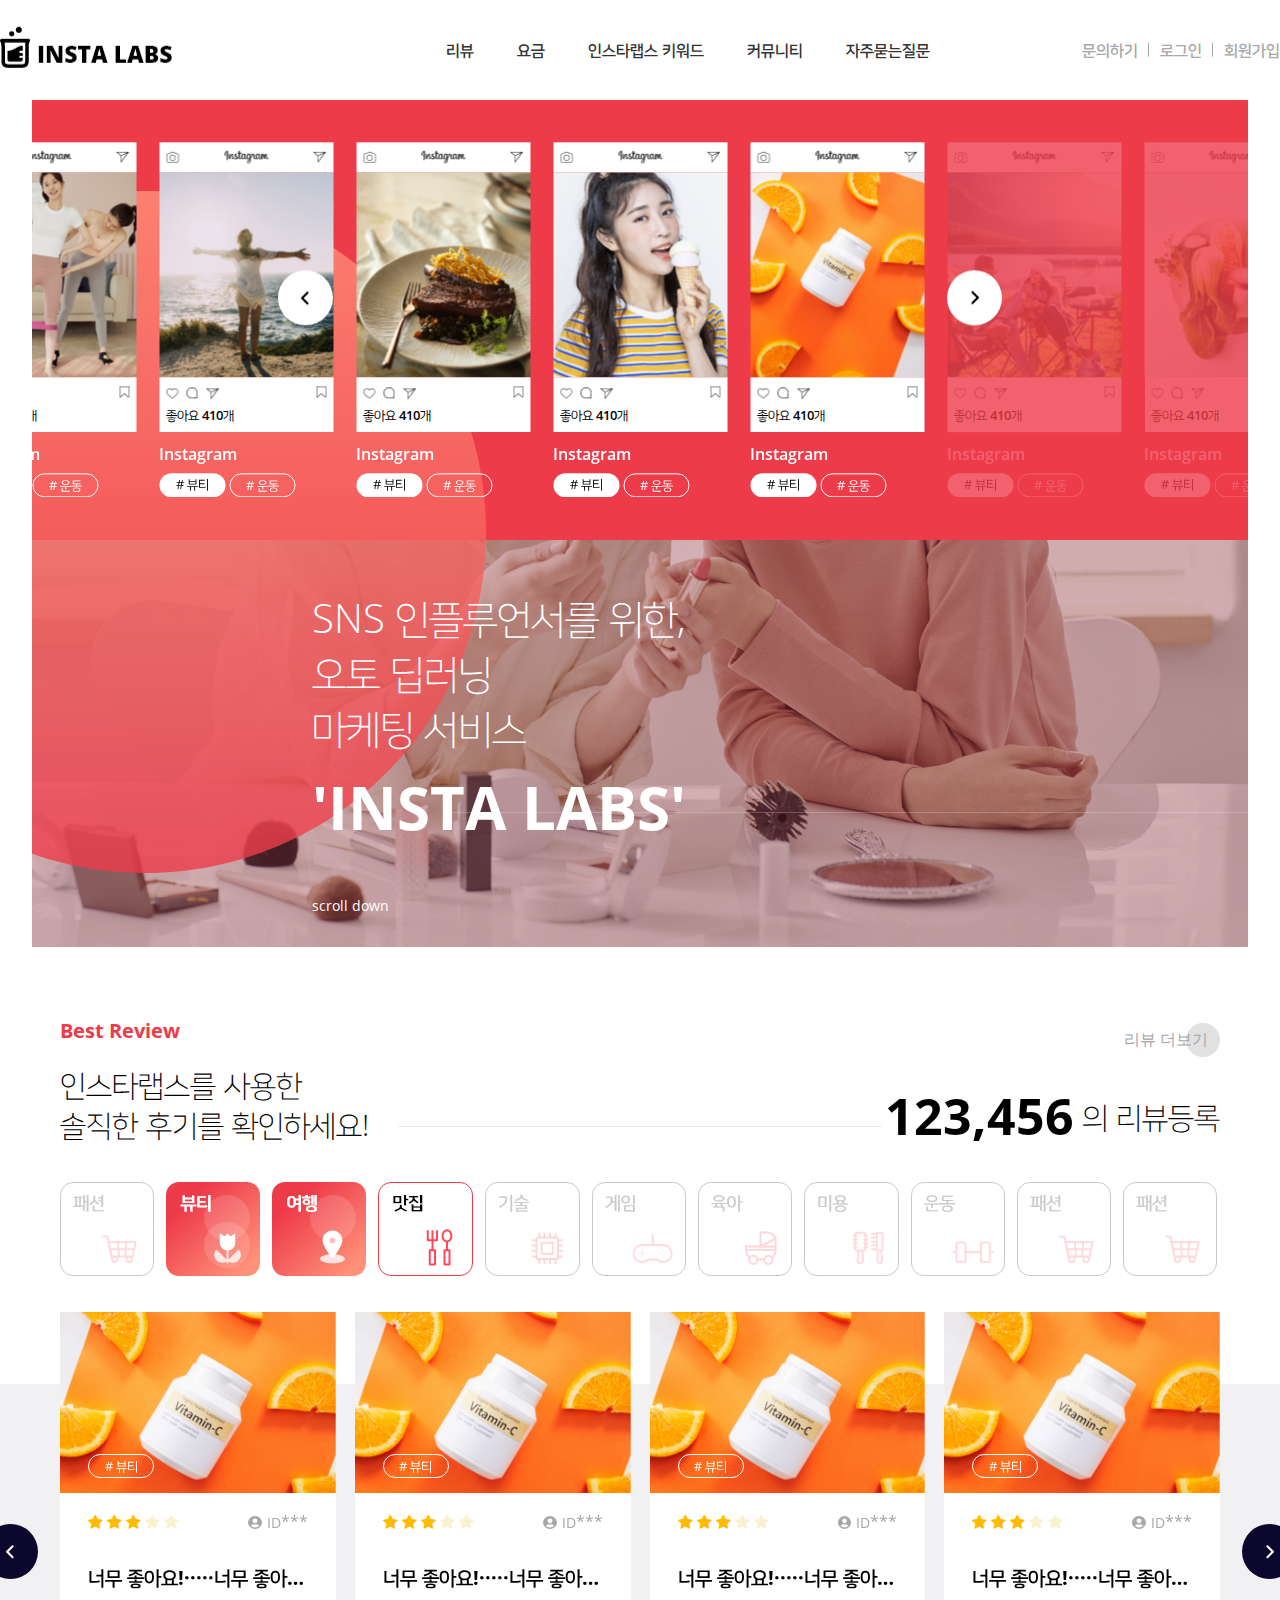
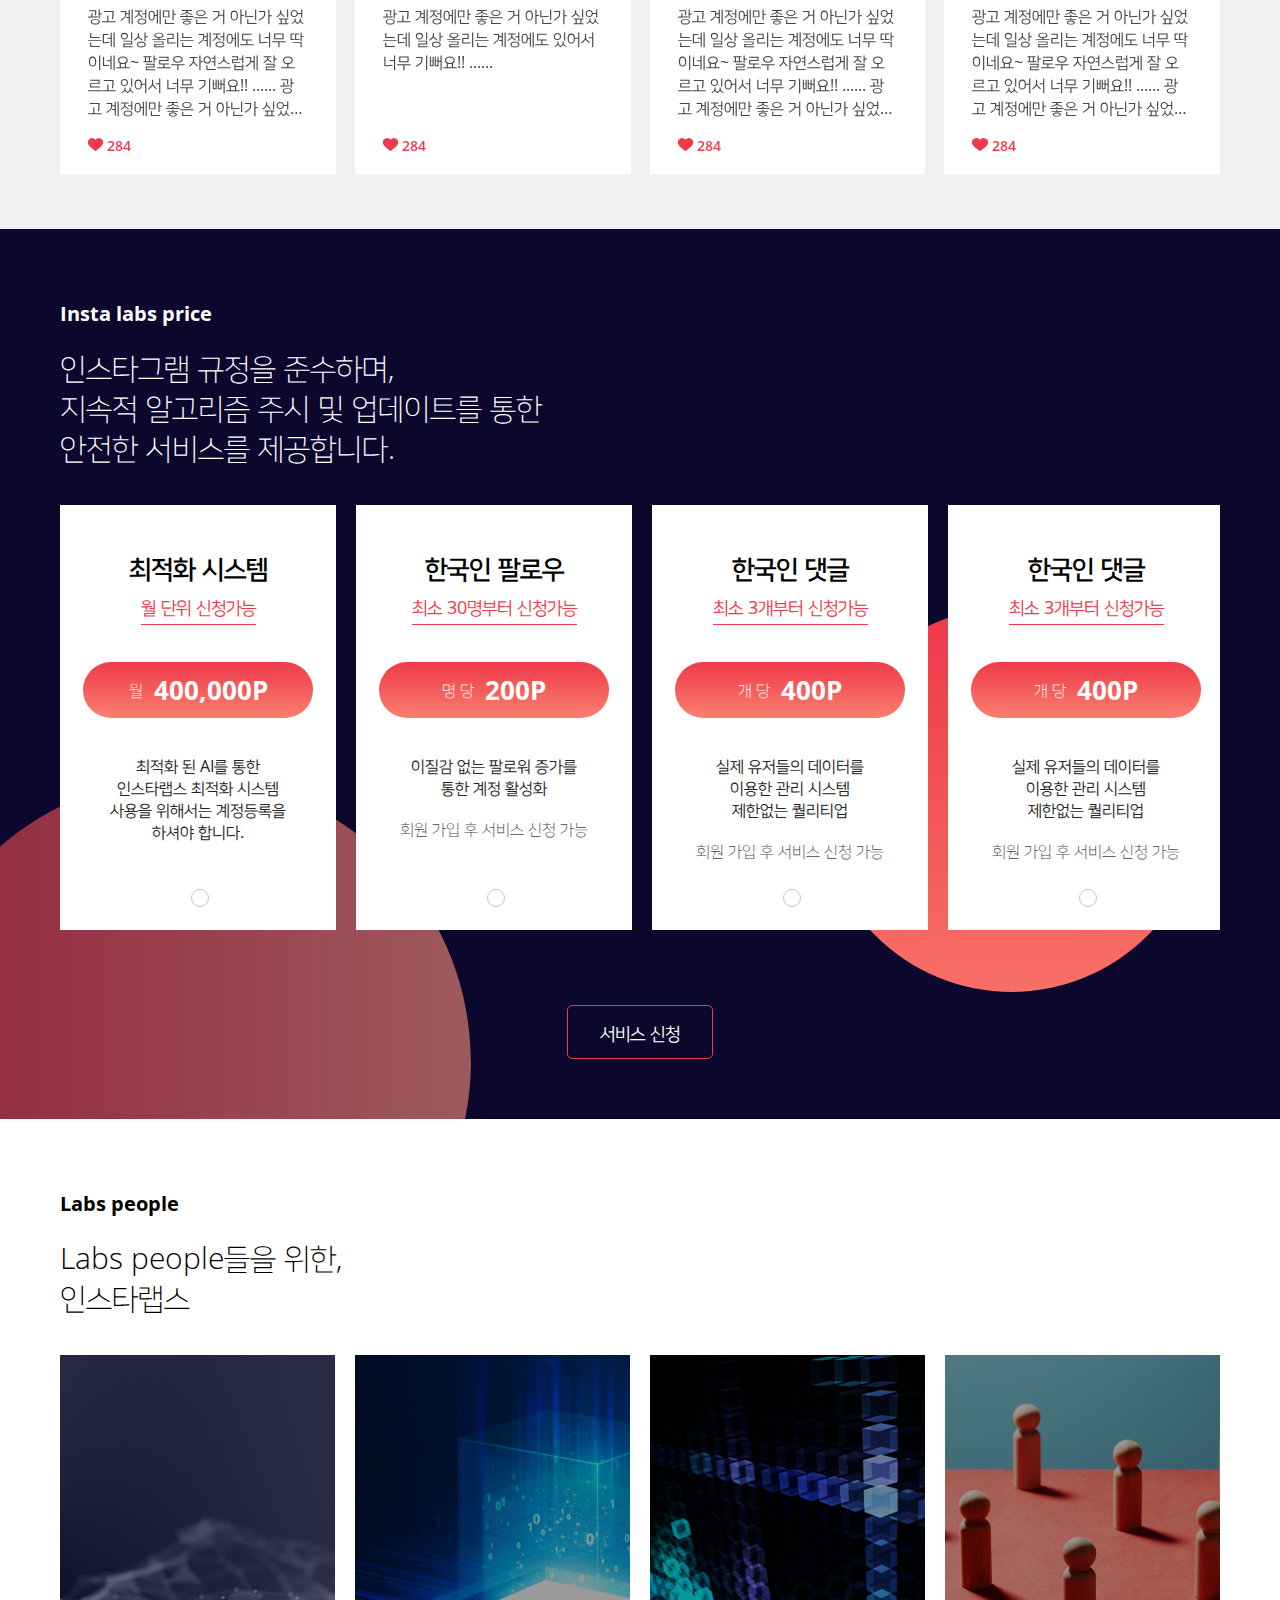
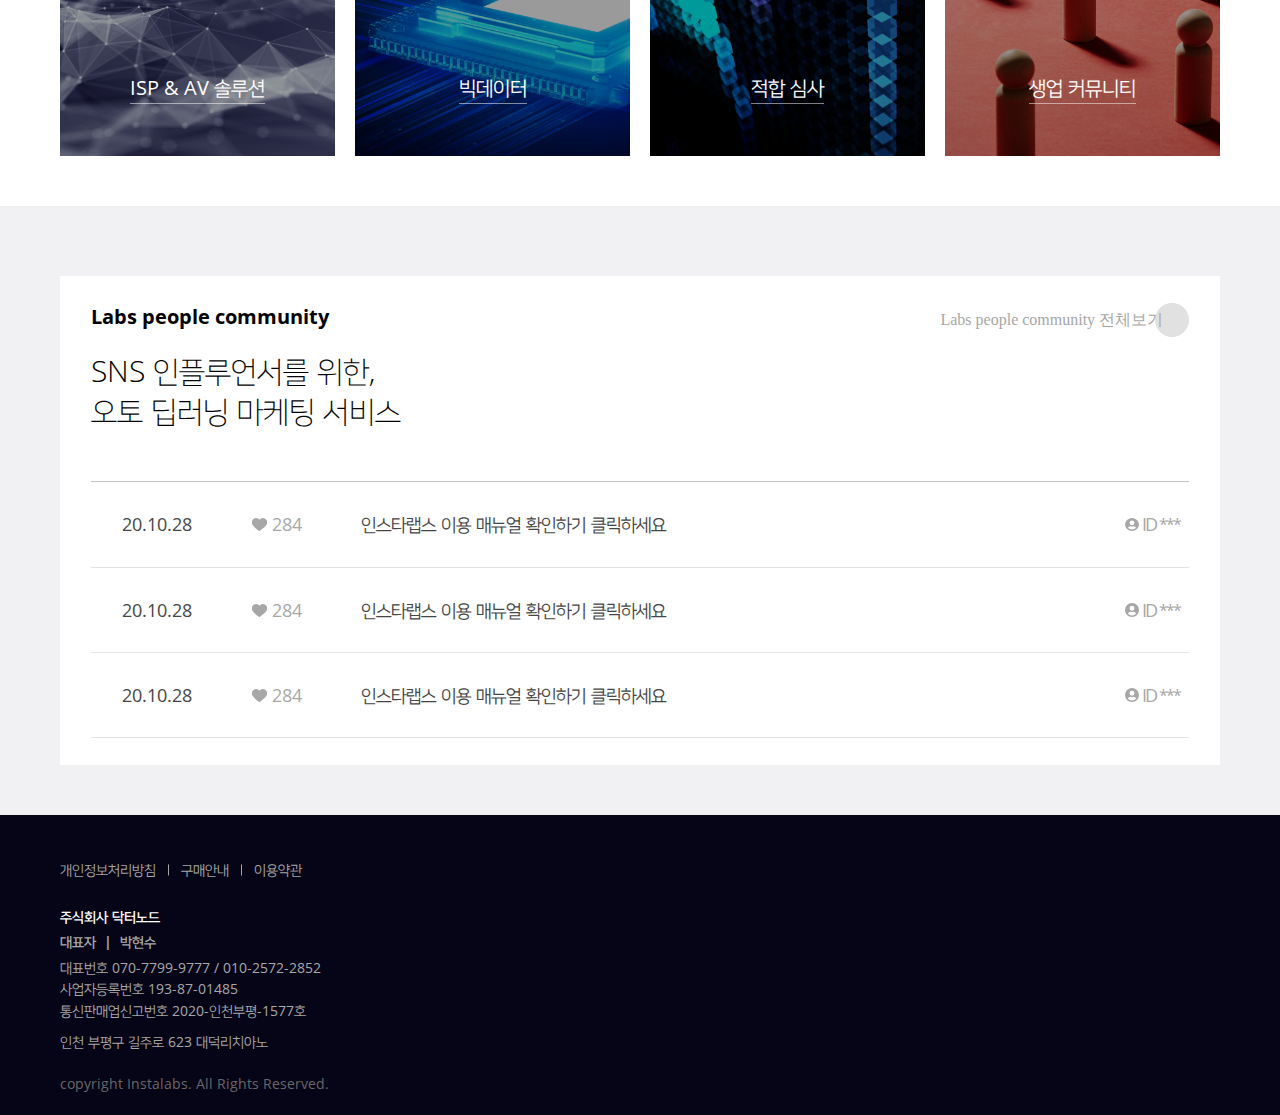
==== commit 1950e9c5: "lcy 작업내용 commit" ====
--- a/public/index.html
+++ b/public/index.html
@@ -74,7 +74,7 @@
         <header class="header">
           <div class="header__inner l-center">
             <h1 class="logo">
-              <a href="#">
+              <a href="index.html">
                 <img src="assets/images/img/logo.png" alt="로고 이미지">
               </a>
             </h1>
@@ -135,26 +135,337 @@
             <div class="visual__slide-bg">
               <div class="visual__slide-wrap main-visual swiper-container">
                 <div class="visual__slide--list swiper-wrapper">
+                  <!-- item -->
                   <div class="visual__slide--item swiper-slide">
-                  </div>
+                    <div class="visual__slide--item-top">
+                      <img src="assets/images/img/vis-top-icon1.png" alt="카메라이미지" class="vis-top-icon">
+                      <img src="assets/images/img/vis-top-logo.png" alt="로고이미지" class="vis-top-logo">
+                      <img src="assets/images/img/vis-top-icon2.png" alt="채팅이미지" class="vis-top-icon2">
+                    </div>
+                    <div class="visual__slide--item-img">
+                      <!-- 이미지 삽입 w:174 h205 -->
+                      <img src="assets/images/img/vis-mid-img.png" alt="" class="vis-top-icon2">
+                      <!-- 이미지 삽입 eee-->
+                    </div>
+                    <div class="visual__slide--item-bot">
+                      <img src="assets/images/img/vis-top-icon3.png" alt="카메라이미지" class="vis-top-icon3">
+                      <img src="assets/images/img/vis-top-icon4.png" alt="카메라이미지" class="vis-top-icon4">
+
+                      <!-- 좋아요 db 삽입 -->
+                      <p class="is-txt">
+                        좋아요
+                        <span class="is-num">410</span>개
+                      </p>
+                      <!-- 좋아요 db 삽입 eee -->
+                    </div>
+
+                    <div class="visual__slide--item-tag">
+                      <p class="is-txt">
+                        Instagram
+                      </p>
+                      <span class="is-tag"># 뷰티</span>
+                      <span class="is-tag on"># 운동</span>
+                    </div>
+                  </div>
+                  <!-- item -->
+
+                  <!-- item -->
                   <div class="visual__slide--item swiper-slide">
-                  </div>
+                    <div class="visual__slide--item-top">
+                      <img src="assets/images/img/vis-top-icon1.png" alt="카메라이미지" class="vis-top-icon">
+                      <img src="assets/images/img/vis-top-logo.png" alt="로고이미지" class="vis-top-logo">
+                      <img src="assets/images/img/vis-top-icon2.png" alt="채팅이미지" class="vis-top-icon2">
+                    </div>
+                    <div class="visual__slide--item-img">
+                      <!-- 이미지 삽입 w:174 h205 -->
+                      <img src="assets/images/img/vis-mid-img2.png" alt="" class="vis-top-icon2">
+                      <!-- 이미지 삽입 eee-->
+                    </div>
+                    <div class="visual__slide--item-bot">
+                      <img src="assets/images/img/vis-top-icon3.png" alt="카메라이미지" class="vis-top-icon3">
+                      <img src="assets/images/img/vis-top-icon4.png" alt="카메라이미지" class="vis-top-icon4">
+
+                      <!-- 좋아요 db 삽입 -->
+                      <p class="is-txt">
+                        좋아요
+                        <span class="is-num">410</span>개
+                      </p>
+                      <!-- 좋아요 db 삽입 eee -->
+                    </div>
+
+                    <div class="visual__slide--item-tag">
+                      <p class="is-txt">
+                        Instagram
+                      </p>
+                      <span class="is-tag"># 뷰티</span>
+                      <span class="is-tag on"># 운동</span>
+                    </div>
+                  </div>
+                  <!-- item -->
+                  <!-- item -->
                   <div class="visual__slide--item swiper-slide">
-                  </div>
+                    <div class="visual__slide--item-top">
+                      <img src="assets/images/img/vis-top-icon1.png" alt="카메라이미지" class="vis-top-icon">
+                      <img src="assets/images/img/vis-top-logo.png" alt="로고이미지" class="vis-top-logo">
+                      <img src="assets/images/img/vis-top-icon2.png" alt="채팅이미지" class="vis-top-icon2">
+                    </div>
+                    <div class="visual__slide--item-img">
+                      <!-- 이미지 삽입 w:174 h205 -->
+                      <img src="assets/images/img/vis-mid-img3.png" alt="" class="vis-top-icon2">
+                      <!-- 이미지 삽입 eee-->
+                    </div>
+                    <div class="visual__slide--item-bot">
+                      <img src="assets/images/img/vis-top-icon3.png" alt="카메라이미지" class="vis-top-icon3">
+                      <img src="assets/images/img/vis-top-icon4.png" alt="카메라이미지" class="vis-top-icon4">
+
+                      <!-- 좋아요 db 삽입 -->
+                      <p class="is-txt">
+                        좋아요
+                        <span class="is-num">410</span>개
+                      </p>
+                      <!-- 좋아요 db 삽입 eee -->
+                    </div>
+
+                    <div class="visual__slide--item-tag">
+                      <p class="is-txt">
+                        Instagram
+                      </p>
+                      <span class="is-tag"># 뷰티</span>
+                      <span class="is-tag on"># 운동</span>
+                    </div>
+                  </div>
+                  <!-- item -->
+                  <!-- item -->
                   <div class="visual__slide--item swiper-slide">
-                  </div>
+                    <div class="visual__slide--item-top">
+                      <img src="assets/images/img/vis-top-icon1.png" alt="카메라이미지" class="vis-top-icon">
+                      <img src="assets/images/img/vis-top-logo.png" alt="로고이미지" class="vis-top-logo">
+                      <img src="assets/images/img/vis-top-icon2.png" alt="채팅이미지" class="vis-top-icon2">
+                    </div>
+                    <div class="visual__slide--item-img">
+                      <!-- 이미지 삽입 w:174 h205 -->
+                      <img src="assets/images/img/vis-mid-img4.png" alt="" class="vis-top-icon2">
+                      <!-- 이미지 삽입 eee-->
+                    </div>
+                    <div class="visual__slide--item-bot">
+                      <img src="assets/images/img/vis-top-icon3.png" alt="카메라이미지" class="vis-top-icon3">
+                      <img src="assets/images/img/vis-top-icon4.png" alt="카메라이미지" class="vis-top-icon4">
+
+                      <!-- 좋아요 db 삽입 -->
+                      <p class="is-txt">
+                        좋아요
+                        <span class="is-num">410</span>개
+                      </p>
+                      <!-- 좋아요 db 삽입 eee -->
+                    </div>
+
+                    <div class="visual__slide--item-tag">
+                      <p class="is-txt">
+                        Instagram
+                      </p>
+                      <span class="is-tag"># 뷰티</span>
+                      <span class="is-tag on"># 운동</span>
+                    </div>
+                  </div>
+                  <!-- item -->
+                  <!-- item -->
                   <div class="visual__slide--item swiper-slide">
-                  </div>
+                    <div class="visual__slide--item-top">
+                      <img src="assets/images/img/vis-top-icon1.png" alt="카메라이미지" class="vis-top-icon">
+                      <img src="assets/images/img/vis-top-logo.png" alt="로고이미지" class="vis-top-logo">
+                      <img src="assets/images/img/vis-top-icon2.png" alt="채팅이미지" class="vis-top-icon2">
+                    </div>
+                    <div class="visual__slide--item-img">
+                      <!-- 이미지 삽입 w:174 h205 -->
+                      <img src="assets/images/img/vis-mid-img5.png" alt="" class="vis-top-icon2">
+                      <!-- 이미지 삽입 eee-->
+                    </div>
+                    <div class="visual__slide--item-bot">
+                      <img src="assets/images/img/vis-top-icon3.png" alt="카메라이미지" class="vis-top-icon3">
+                      <img src="assets/images/img/vis-top-icon4.png" alt="카메라이미지" class="vis-top-icon4">
+
+                      <!-- 좋아요 db 삽입 -->
+                      <p class="is-txt">
+                        좋아요
+                        <span class="is-num">410</span>개
+                      </p>
+                      <!-- 좋아요 db 삽입 eee -->
+                    </div>
+
+                    <div class="visual__slide--item-tag">
+                      <p class="is-txt">
+                        Instagram
+                      </p>
+                      <span class="is-tag"># 뷰티</span>
+                      <span class="is-tag on"># 운동</span>
+                    </div>
+                  </div>
+                  <!-- item -->
+                  <!-- item -->
                   <div class="visual__slide--item swiper-slide">
-                  </div>
+                    <div class="visual__slide--item-top">
+                      <img src="assets/images/img/vis-top-icon1.png" alt="카메라이미지" class="vis-top-icon">
+                      <img src="assets/images/img/vis-top-logo.png" alt="로고이미지" class="vis-top-logo">
+                      <img src="assets/images/img/vis-top-icon2.png" alt="채팅이미지" class="vis-top-icon2">
+                    </div>
+                    <div class="visual__slide--item-img">
+                      <!-- 이미지 삽입 w:174 h205 -->
+                      <img src="assets/images/img/vis-mid-img6.png" alt="" class="vis-top-icon2">
+                      <!-- 이미지 삽입 eee-->
+                    </div>
+                    <div class="visual__slide--item-bot">
+                      <img src="assets/images/img/vis-top-icon3.png" alt="카메라이미지" class="vis-top-icon3">
+                      <img src="assets/images/img/vis-top-icon4.png" alt="카메라이미지" class="vis-top-icon4">
+
+                      <!-- 좋아요 db 삽입 -->
+                      <p class="is-txt">
+                        좋아요
+                        <span class="is-num">410</span>개
+                      </p>
+                      <!-- 좋아요 db 삽입 eee -->
+                    </div>
+
+                    <div class="visual__slide--item-tag">
+                      <p class="is-txt">
+                        Instagram
+                      </p>
+                      <span class="is-tag"># 뷰티</span>
+                      <span class="is-tag on"># 운동</span>
+                    </div>
+                  </div>
+                  <!-- item -->
+                  <!-- item -->
                   <div class="visual__slide--item swiper-slide">
-                  </div>
+                    <div class="visual__slide--item-top">
+                      <img src="assets/images/img/vis-top-icon1.png" alt="카메라이미지" class="vis-top-icon">
+                      <img src="assets/images/img/vis-top-logo.png" alt="로고이미지" class="vis-top-logo">
+                      <img src="assets/images/img/vis-top-icon2.png" alt="채팅이미지" class="vis-top-icon2">
+                    </div>
+                    <div class="visual__slide--item-img">
+                      <!-- 이미지 삽입 w:174 h205 -->
+                      <img src="assets/images/img/vis-mid-img7.png" alt="" class="vis-top-icon2">
+                      <!-- 이미지 삽입 eee-->
+                    </div>
+                    <div class="visual__slide--item-bot">
+                      <img src="assets/images/img/vis-top-icon3.png" alt="카메라이미지" class="vis-top-icon3">
+                      <img src="assets/images/img/vis-top-icon4.png" alt="카메라이미지" class="vis-top-icon4">
+
+                      <!-- 좋아요 db 삽입 -->
+                      <p class="is-txt">
+                        좋아요
+                        <span class="is-num">410</span>개
+                      </p>
+                      <!-- 좋아요 db 삽입 eee -->
+                    </div>
+
+                    <div class="visual__slide--item-tag">
+                      <p class="is-txt">
+                        Instagram
+                      </p>
+                      <span class="is-tag"># 뷰티</span>
+                      <span class="is-tag on"># 운동</span>
+                    </div>
+                  </div>
+                  <!-- item -->
+                  <!-- item -->
                   <div class="visual__slide--item swiper-slide">
-                  </div>
+                    <div class="visual__slide--item-top">
+                      <img src="assets/images/img/vis-top-icon1.png" alt="카메라이미지" class="vis-top-icon">
+                      <img src="assets/images/img/vis-top-logo.png" alt="로고이미지" class="vis-top-logo">
+                      <img src="assets/images/img/vis-top-icon2.png" alt="채팅이미지" class="vis-top-icon2">
+                    </div>
+                    <div class="visual__slide--item-img">
+                      <!-- 이미지 삽입 w:174 h205 -->
+                      <img src="assets/images/img/vis-mid-img8.png" alt="" class="vis-top-icon2">
+                      <!-- 이미지 삽입 eee-->
+                    </div>
+                    <div class="visual__slide--item-bot">
+                      <img src="assets/images/img/vis-top-icon3.png" alt="카메라이미지" class="vis-top-icon3">
+                      <img src="assets/images/img/vis-top-icon4.png" alt="카메라이미지" class="vis-top-icon4">
+
+                      <!-- 좋아요 db 삽입 -->
+                      <p class="is-txt">
+                        좋아요
+                        <span class="is-num">410</span>개
+                      </p>
+                      <!-- 좋아요 db 삽입 eee -->
+                    </div>
+
+                    <div class="visual__slide--item-tag">
+                      <p class="is-txt">
+                        Instagram
+                      </p>
+                      <span class="is-tag"># 뷰티</span>
+                      <span class="is-tag on"># 운동</span>
+                    </div>
+                  </div>
+                  <!-- item -->
+                  <!-- item -->
                   <div class="visual__slide--item swiper-slide">
-                  </div>
+                    <div class="visual__slide--item-top">
+                      <img src="assets/images/img/vis-top-icon1.png" alt="카메라이미지" class="vis-top-icon">
+                      <img src="assets/images/img/vis-top-logo.png" alt="로고이미지" class="vis-top-logo">
+                      <img src="assets/images/img/vis-top-icon2.png" alt="채팅이미지" class="vis-top-icon2">
+                    </div>
+                    <div class="visual__slide--item-img">
+                      <!-- 이미지 삽입 w:174 h205 -->
+                      <img src="assets/images/img/vis-mid-img7.png" alt="" class="vis-top-icon2">
+                      <!-- 이미지 삽입 eee-->
+                    </div>
+                    <div class="visual__slide--item-bot">
+                      <img src="assets/images/img/vis-top-icon3.png" alt="카메라이미지" class="vis-top-icon3">
+                      <img src="assets/images/img/vis-top-icon4.png" alt="카메라이미지" class="vis-top-icon4">
+
+                      <!-- 좋아요 db 삽입 -->
+                      <p class="is-txt">
+                        좋아요
+                        <span class="is-num">410</span>개
+                      </p>
+                      <!-- 좋아요 db 삽입 eee -->
+                    </div>
+
+                    <div class="visual__slide--item-tag">
+                      <p class="is-txt">
+                        Instagram
+                      </p>
+                      <span class="is-tag"># 뷰티</span>
+                      <span class="is-tag on"># 운동</span>
+                    </div>
+                  </div>
+                  <!-- item -->
+                  <!-- item -->
                   <div class="visual__slide--item swiper-slide">
-                  </div>
+                    <div class="visual__slide--item-top">
+                      <img src="assets/images/img/vis-top-icon1.png" alt="카메라이미지" class="vis-top-icon">
+                      <img src="assets/images/img/vis-top-logo.png" alt="로고이미지" class="vis-top-logo">
+                      <img src="assets/images/img/vis-top-icon2.png" alt="채팅이미지" class="vis-top-icon2">
+                    </div>
+                    <div class="visual__slide--item-img">
+                      <!-- 이미지 삽입 w:174 h205 -->
+                      <img src="assets/images/img/vis-mid-img8.png" alt="" class="vis-top-icon2">
+                      <!-- 이미지 삽입 eee-->
+                    </div>
+                    <div class="visual__slide--item-bot">
+                      <img src="assets/images/img/vis-top-icon3.png" alt="카메라이미지" class="vis-top-icon3">
+                      <img src="assets/images/img/vis-top-icon4.png" alt="카메라이미지" class="vis-top-icon4">
+
+                      <!-- 좋아요 db 삽입 -->
+                      <p class="is-txt">
+                        좋아요
+                        <span class="is-num">410</span>개
+                      </p>
+                      <!-- 좋아요 db 삽입 eee -->
+                    </div>
+
+                    <div class="visual__slide--item-tag">
+                      <p class="is-txt">
+                        Instagram
+                      </p>
+                      <span class="is-tag"># 뷰티</span>
+                      <span class="is-tag on"># 운동</span>
+                    </div>
+                  </div>
+                  <!-- item -->
                 </div>
 
                 <!-- 네비게이션 지정 -->
--- a/public/assets/css/custom/ui.css
+++ b/public/assets/css/custom/ui.css
@@ -1044,9 +1044,10 @@
   top: 50%;
   transform: translateY(-50%); }
   .visual__slide-wrap .main-slide-next {
-    right: 20.8%;
+    right: 20.2%;
     width: 55px;
     height: 55px;
+    margin-top: -50px;
     background-image: url("../../images/img/slide-right.png");
     background-position: center;
     background-size: cover;
@@ -1055,9 +1056,10 @@
     background-size: cover;
     background-repeat: no-repeat; }
   .visual__slide-wrap .main-slide-prev {
-    left: 20.8%;
+    left: 20.2%;
     width: 55px;
     height: 55px;
+    margin-top: -50px;
     background-image: url("../../images/img/slide-left.png");
     background-position: center;
     background-size: cover;
@@ -1066,11 +1068,81 @@
     background-size: cover;
     background-repeat: no-repeat; }
 .visual__slide--item {
-  height: 348px;
-  background: #000;
-  opacity: 0.2; }
+  width: 174px !important;
+  margin: 0 11.5px;
+  opacity: 0.2;
+  position: relative;
+  z-index: -1; }
   .visual__slide--item.swiper-slide-active, .visual__slide--item.swiper-slide-next, .visual__slide--item.swiper-slide-prev {
     opacity: 1; }
+  .visual__slide--item-top {
+    position: relative;
+    height: 30px;
+    background: #fff; }
+    .visual__slide--item-top .vis-top-icon {
+      position: absolute;
+      left: 7px;
+      position: absolute;
+      top: 50%;
+      transform: translateY(-50%); }
+    .visual__slide--item-top .vis-top-logo {
+      position: absolute;
+      left: 50%;
+      top: 50%;
+      transform: translate(-50%, -50%);
+      top: 10x; }
+    .visual__slide--item-top .vis-top-icon2 {
+      position: absolute;
+      right: 7px;
+      position: absolute;
+      top: 50%;
+      transform: translateY(-50%); }
+  .visual__slide--item-img {
+    width: 174px;
+    height: 205px; }
+    .visual__slide--item-img img {
+      width: 100%; }
+  .visual__slide--item-bot {
+    position: relative;
+    padding: 9px 7px;
+    background: #fff; }
+    .visual__slide--item-bot .vis-top-icon3 {
+      position: relative;
+      top: -2px; }
+    .visual__slide--item-bot .vis-top-icon4 {
+      float: right; }
+    .visual__slide--item-bot .is-txt {
+      margin-top: 4px;
+      font-size: 13px;
+      font-weight: 500; }
+      .visual__slide--item-bot .is-txt .is-num {
+        margin-top: 4px;
+        font-size: 13px;
+        font-weight: 500; }
+  .visual__slide--item-tag {
+    margin-top: 13px; }
+    .visual__slide--item-tag .is-txt {
+      font-size: 16px;
+      font-weight: 500;
+      line-height: 19px;
+      color: #ffffff;
+      margin-bottom: 8px; }
+    .visual__slide--item-tag .is-tag {
+      font-size: 13px;
+      line-height: 22px;
+      text-align: center;
+      display: inline-block;
+      width: 66px;
+      height: 24px;
+      background: #ffffff;
+      border-radius: 15px; }
+      .visual__slide--item-tag .is-tag.on {
+        position: relative;
+        top: 1px;
+        box-sizing: border-box;
+        background: transparent;
+        border: 1px solid #fff;
+        color: #ffffff; }
 .visual__txt-wrap {
   position: relative;
   z-index: 10;
